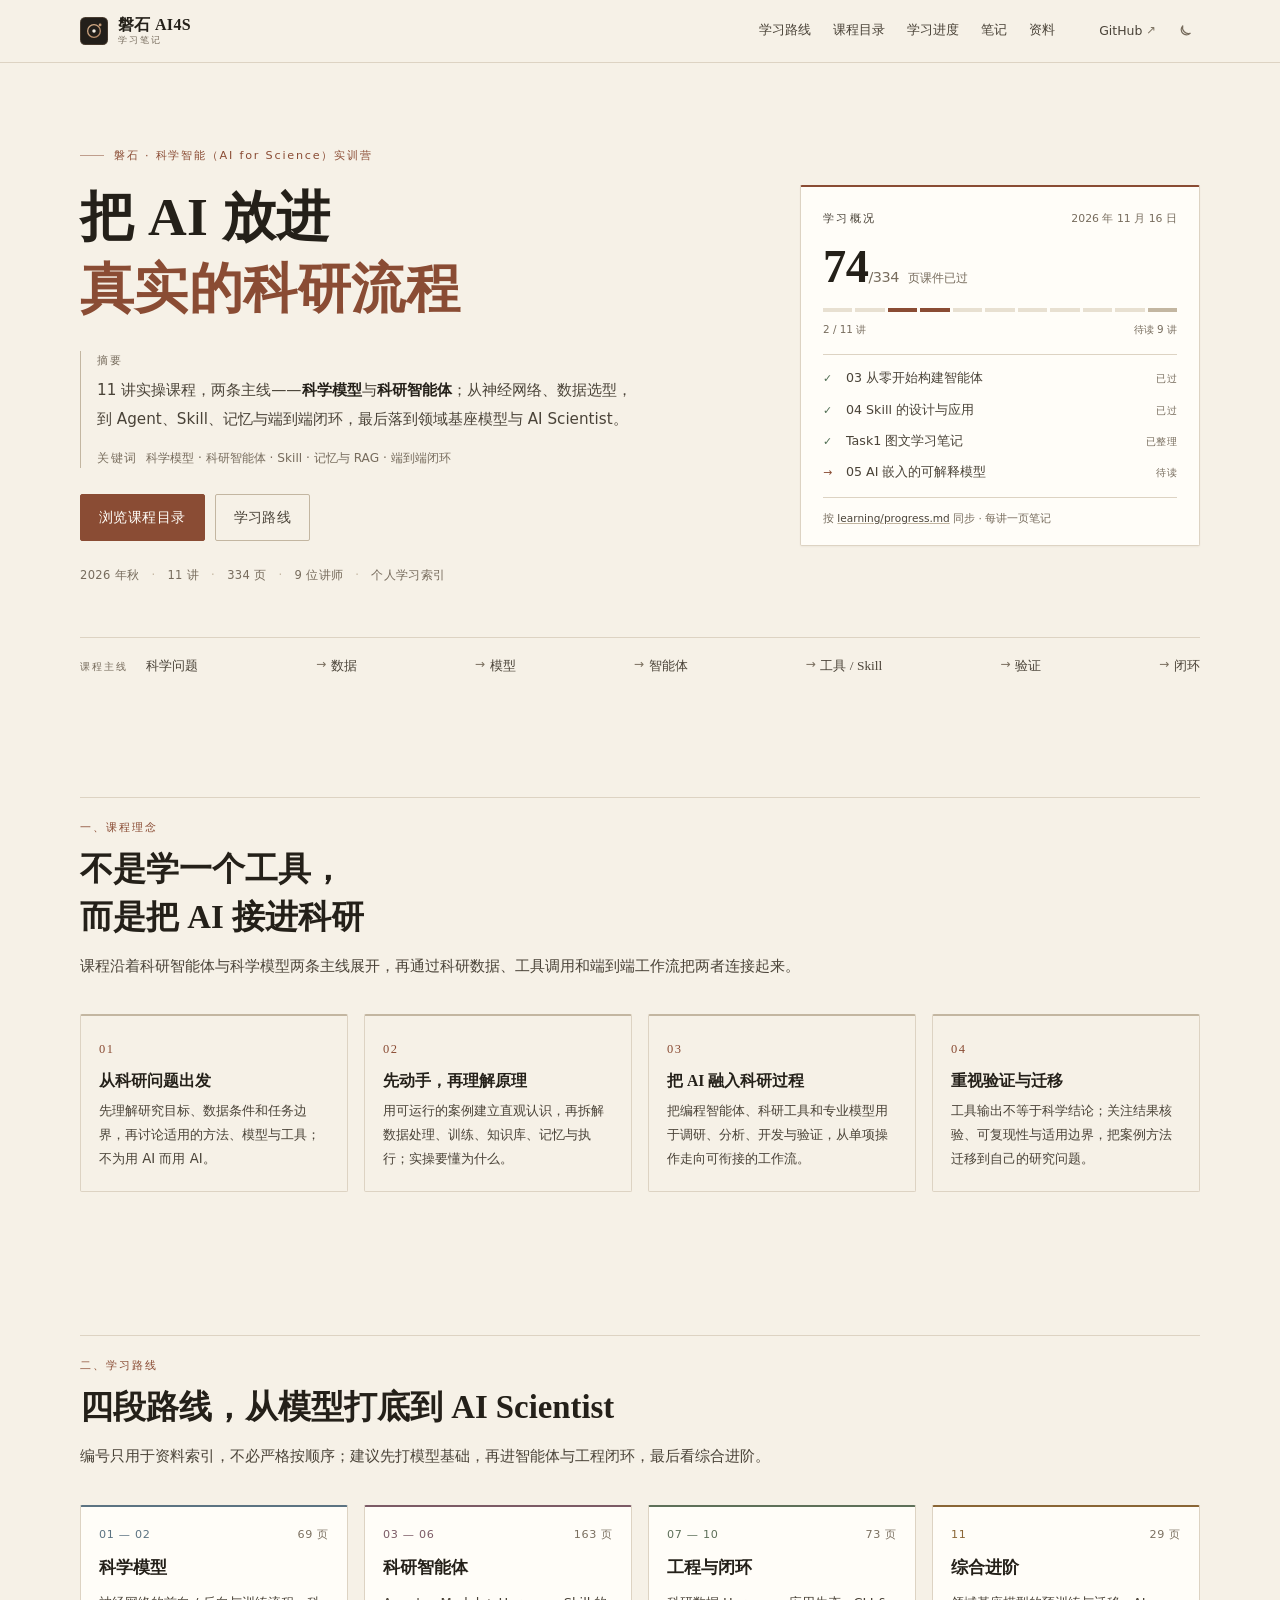
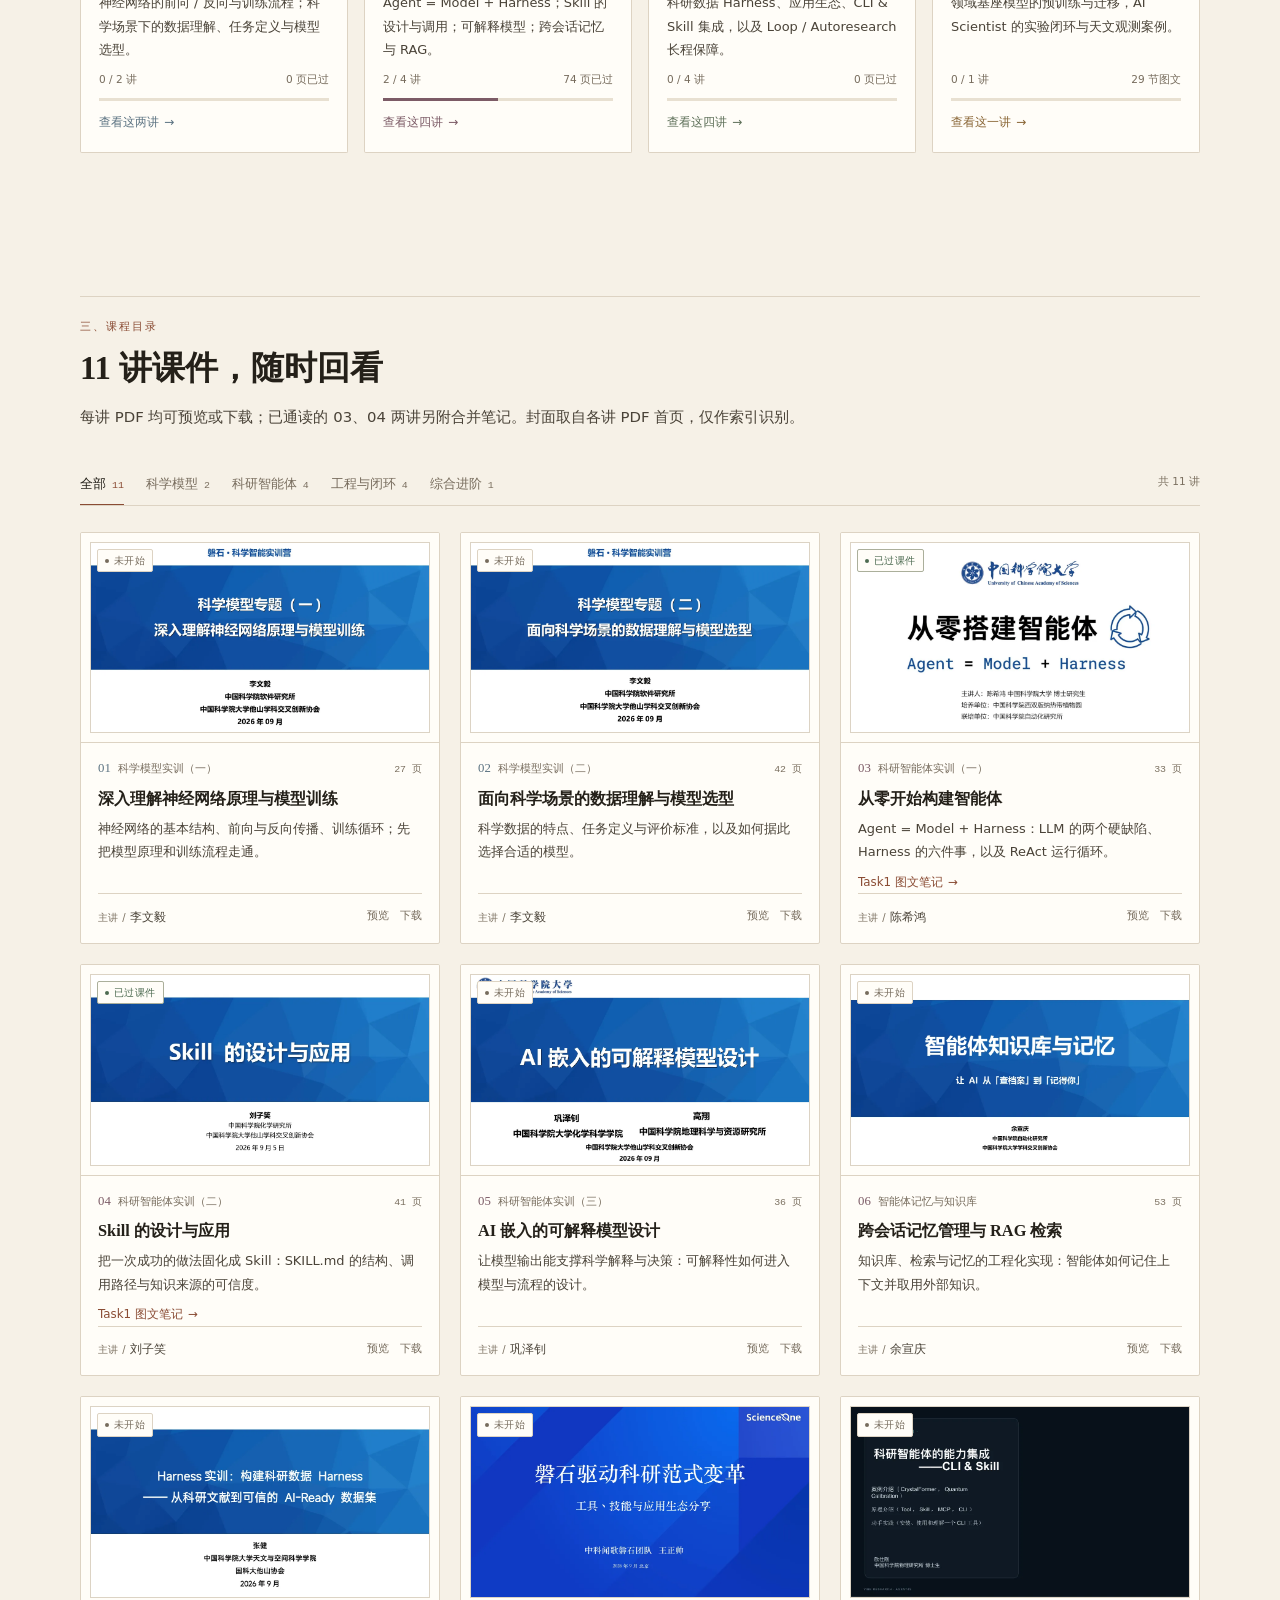
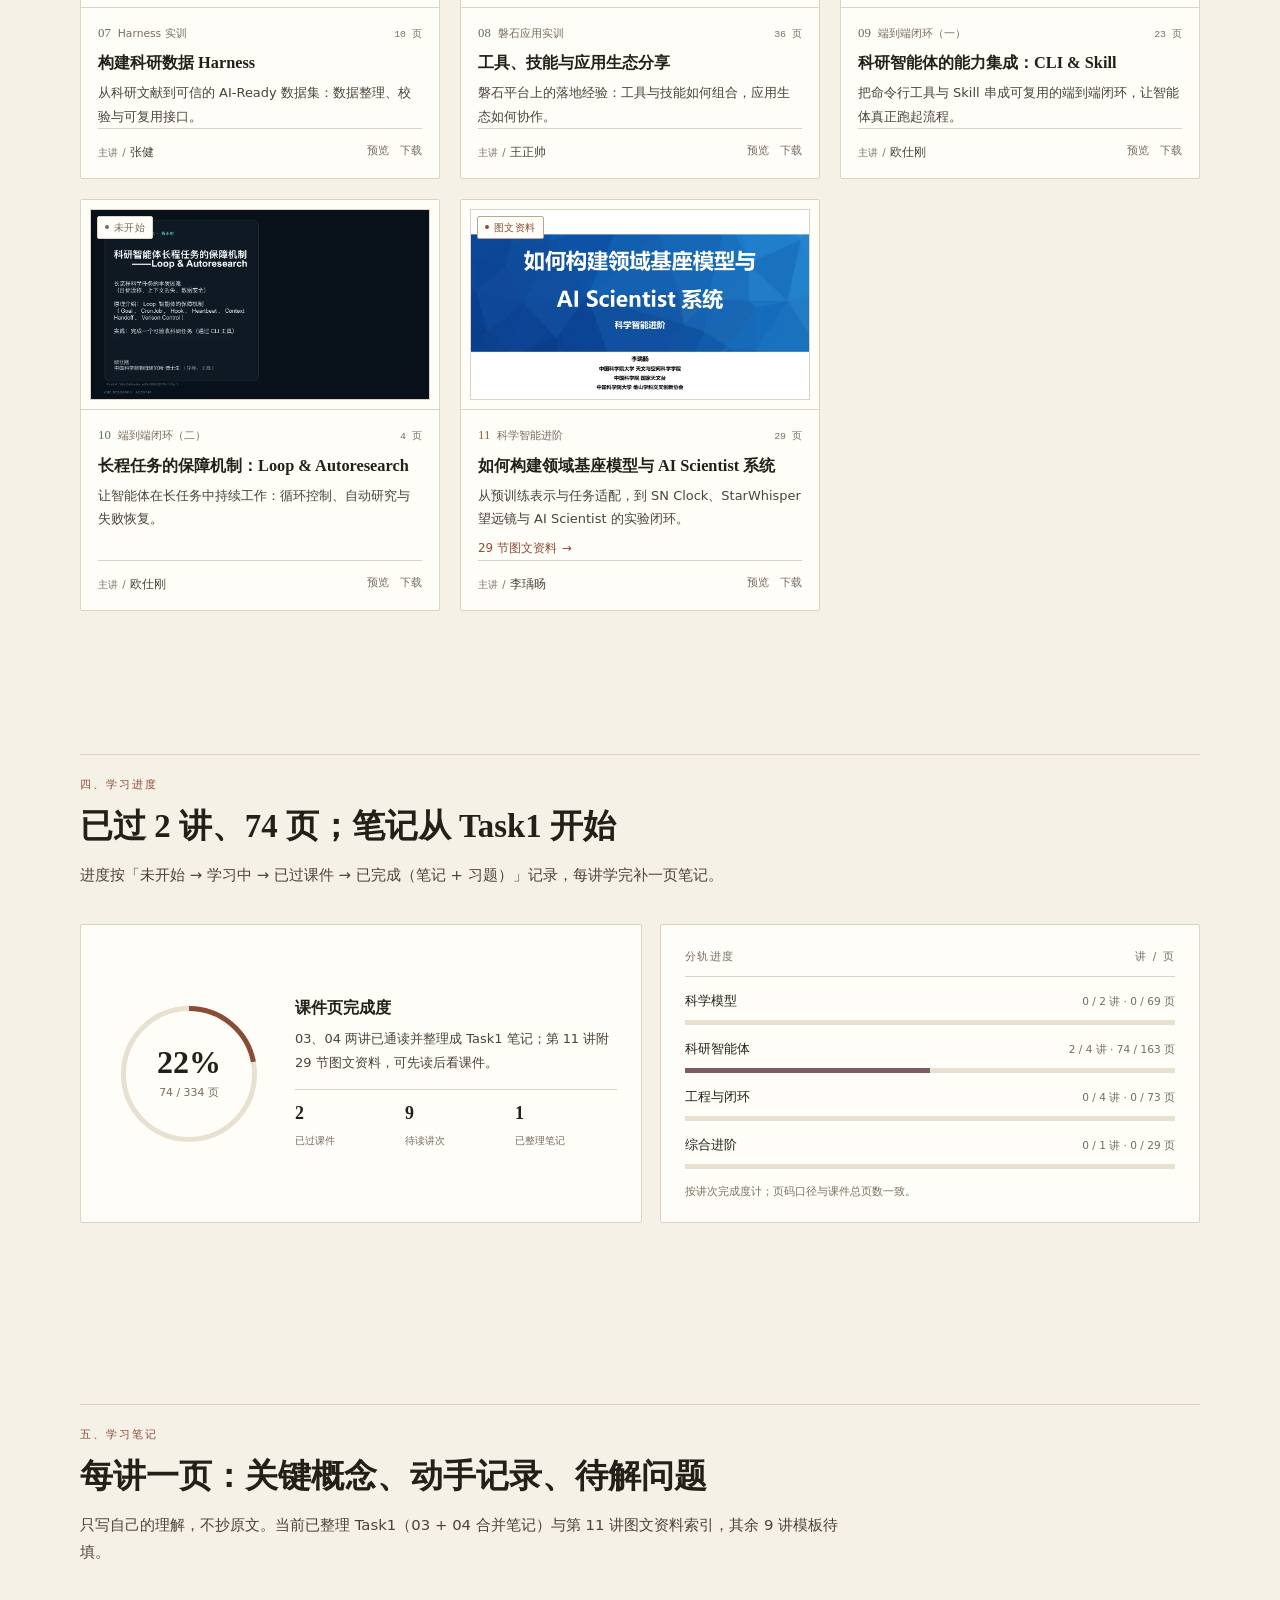
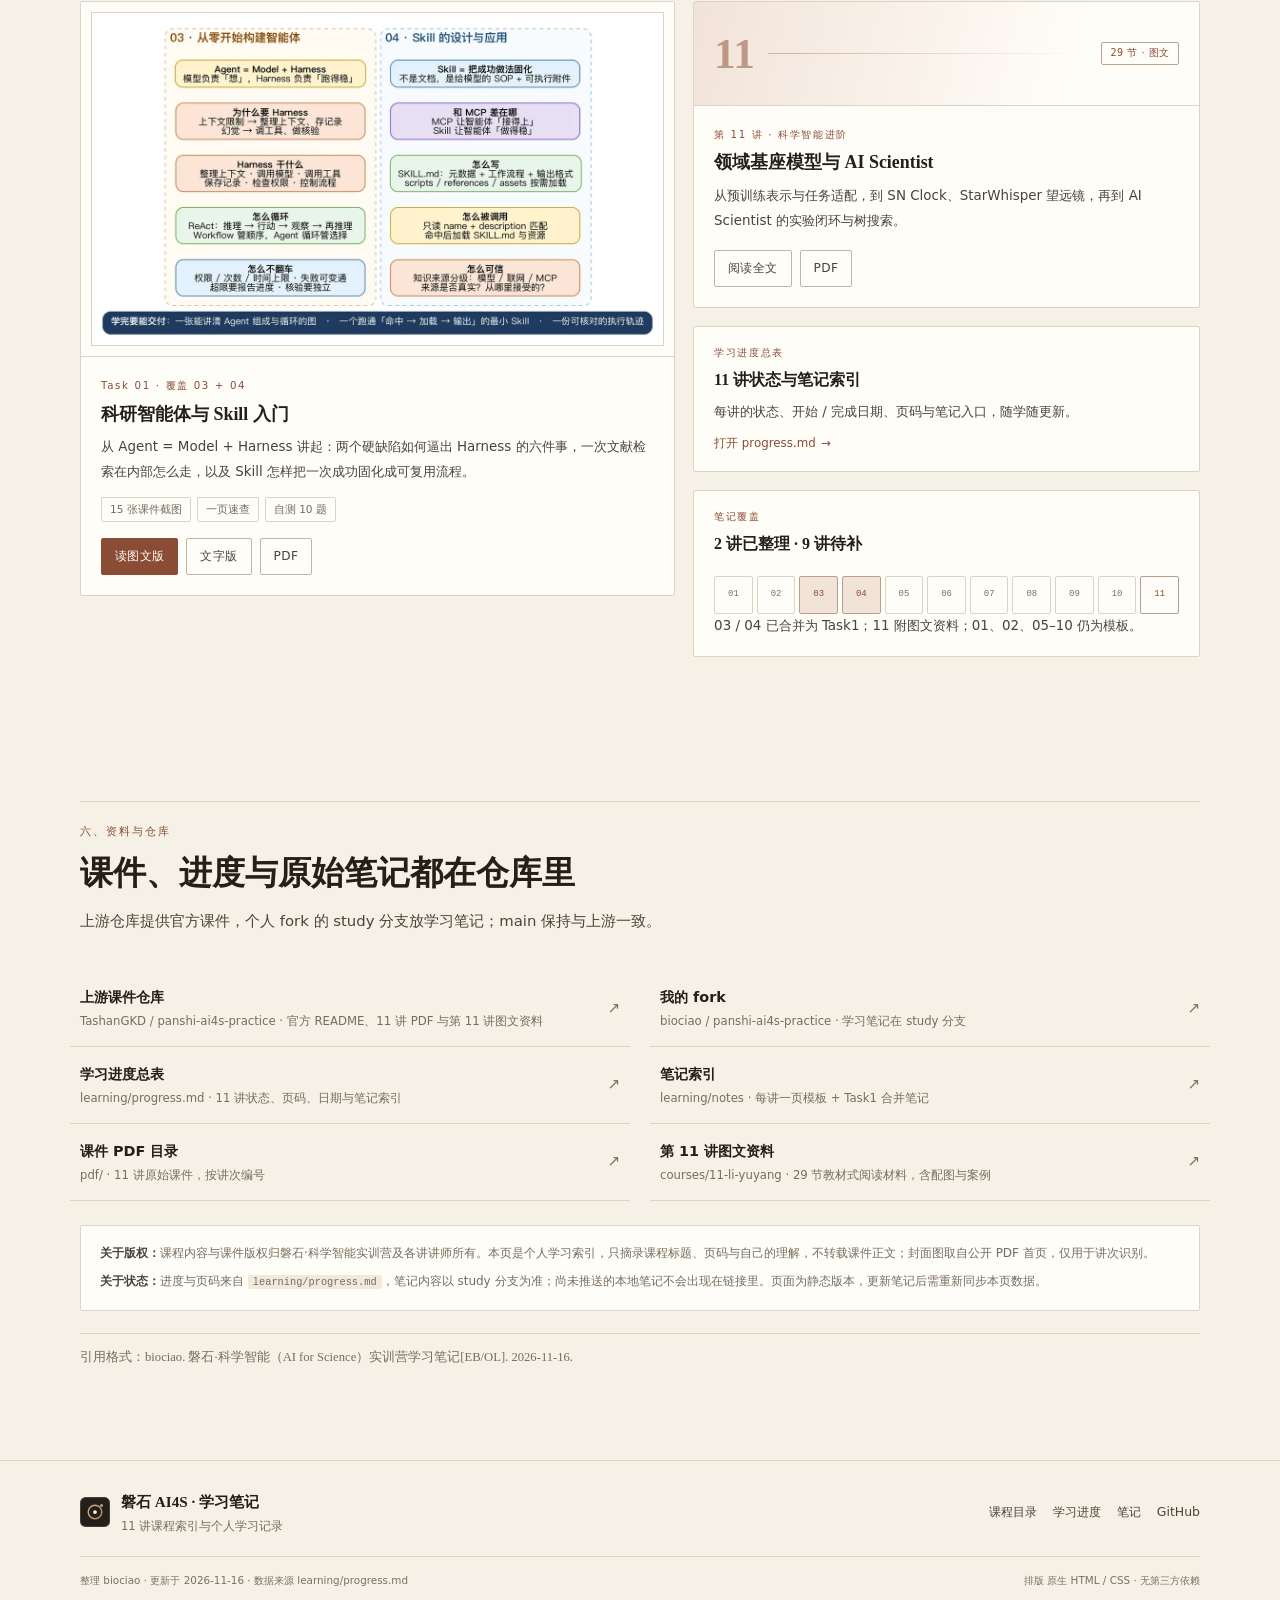
==== docs/index.html @ 5b99d67d "docs: 添加 AI4S 学术风格展示页" ====
<!DOCTYPE html>
<html lang="zh-CN" data-theme="dark">
<head>
  <meta charset="utf-8">
  <meta name="viewport" content="width=device-width, initial-scale=1">
  <title>磐石 AI4S · 科学智能实训营学习笔记</title>
  <meta name="description" content="磐石·科学智能（AI for Science）实训营 11 讲实操课程索引与个人学习笔记：科学模型、科研智能体、Skill、记忆与 RAG、端到端闭环、领域基座模型与 AI Scientist。">
  <meta name="theme-color" content="#17130f">
  <meta name="author" content="biociao">
  <meta property="og:title" content="磐石 AI4S · 科学智能实训营学习笔记">
  <meta property="og:description" content="11 讲实操课程索引与个人学习笔记：从科学模型、科研智能体到端到端闭环与 AI Scientist。">
  <meta property="og:type" content="website">
  <link rel="icon" href="assets/favicon.svg" type="image/svg+xml">
  <link rel="stylesheet" href="assets/style.css">
  <script>
    (function () {
      try {
        var saved = localStorage.getItem('ai4s-theme');
        var theme = saved || (window.matchMedia('(prefers-color-scheme: light)').matches ? 'light' : 'dark');
        document.documentElement.dataset.theme = theme;
      } catch (e) {
        document.documentElement.dataset.theme = 'dark';
      }
      document.documentElement.classList.add('js');
    })();
  </script>
</head>
<body>
  <a class="skip-link" href="#main">跳到正文</a>

  <header class="nav" id="site-nav">
    <div class="wrap nav-inner">
      <a class="brand" href="#top" aria-label="磐石 AI4S 学习笔记，回到顶部">
        <svg class="brand-mark" viewBox="0 0 64 64" aria-hidden="true">
          <defs>
            <linearGradient id="brandGrad" x1="0" y1="0" x2="1" y2="1">
              <stop offset="0" stop-color="#d9b28c"/><stop offset="1" stop-color="#b08463"/>
            </linearGradient>
          </defs>
          <rect width="64" height="64" rx="12" fill="#231f1a"/>
          <rect x="1" y="1" width="62" height="62" rx="11" fill="none" stroke="url(#brandGrad)" stroke-opacity=".55"/>
          <circle cx="32" cy="32" r="14.5" fill="none" stroke="url(#brandGrad)" stroke-width="3"/>
          <circle cx="32" cy="32" r="4" fill="#f6f1e7"/>
          <circle cx="46" cy="18" r="3.2" fill="url(#brandGrad)"/>
        </svg>
        <span class="brand-text"><strong>磐石 AI4S</strong><em>学习笔记</em></span>
      </a>

      <nav class="nav-links" id="site-menu" aria-label="页面导航">
        <a href="#path">学习路线</a>
        <a href="#lectures">课程目录</a>
        <a href="#progress">学习进度</a>
        <a href="#notes">笔记</a>
        <a href="#resources">资料</a>
      </nav>

      <div class="nav-actions">
        <a class="repo-link" href="https://github.com/biociao/panshi-ai4s-practice" target="_blank" rel="noopener">GitHub<span aria-hidden="true">↗</span></a>
        <button class="icon-btn theme-btn" type="button" data-theme-toggle aria-label="切换深浅色主题">
          <svg class="ico-moon" viewBox="0 0 24 24" aria-hidden="true"><path d="M20 14.5A8.5 8.5 0 0 1 9.5 4a7 7 0 1 0 10.5 10.5Z" fill="none" stroke="currentColor" stroke-width="1.7" stroke-linejoin="round"/></svg>
          <svg class="ico-sun" viewBox="0 0 24 24" aria-hidden="true"><circle cx="12" cy="12" r="4.2" fill="none" stroke="currentColor" stroke-width="1.7"/><path d="M12 2v2.4M12 19.6V22M2 12h2.4M19.6 12H22M4.9 4.9l1.7 1.7M17.4 17.4l1.7 1.7M19.1 4.9l-1.7 1.7M6.6 17.4l-1.7 1.7" fill="none" stroke="currentColor" stroke-width="1.7" stroke-linecap="round"/></svg>
        </button>
        <button class="icon-btn menu-btn" type="button" data-menu-toggle aria-expanded="false" aria-controls="site-menu" aria-label="打开导航菜单">
          <svg viewBox="0 0 24 24" aria-hidden="true"><path d="M4 7h16M4 12h16M4 17h16" fill="none" stroke="currentColor" stroke-width="1.8" stroke-linecap="round"/></svg>
        </button>
      </div>
    </div>
  </header>

  <main id="main">
    <!-- ============ HERO ============ -->
    <section class="hero" id="top">
      <div class="wrap hero-grid">
        <div class="hero-copy">
          <p class="eyebrow">磐石 · 科学智能（AI for Science）实训营</p>
          <h1>把 AI 放进<br><span class="grad">真实的科研流程</span></h1>
          <div class="abstract">
            <p class="abstract-label">摘要</p>
            <p class="lede">11 讲实操课程，两条主线——<strong>科学模型</strong>与<strong>科研智能体</strong>；从神经网络、数据选型，到 Agent、Skill、记忆与端到端闭环，最后落到领域基座模型与 AI Scientist。</p>
            <p class="keywords"><span>关键词</span>科学模型 · 科研智能体 · Skill · 记忆与 RAG · 端到端闭环</p>
          </div>
          <div class="hero-actions">
            <a class="btn btn-primary" href="#lectures">浏览课程目录</a>
            <a class="btn btn-ghost" href="#path">学习路线</a>
          </div>
          <ul class="hero-meta">
            <li>2026 年秋</li>
            <li>11 讲</li>
            <li>334 页</li>
            <li>9 位讲师</li>
            <li>个人学习索引</li>
          </ul>
        </div>

        <aside class="panel" aria-label="学习概况">
          <div class="panel-top">
            <span class="panel-title">学习概况</span>
            <span class="panel-date">2026 年 11 月 16 日</span>
          </div>
          <div class="snap">
            <span class="snap-num">74<small>/334</small></span>
            <span class="snap-label">页课件已过</span>
          </div>
          <div class="segbar" role="img" aria-label="11 讲中已过课件 2 讲，第 11 讲有图文资料">
            <i class="is-todo" title="01 未开始"></i>
            <i class="is-todo" title="02 未开始"></i>
            <i class="is-done" title="03 已过课件"></i>
            <i class="is-done" title="04 已过课件"></i>
            <i class="is-todo" title="05 未开始"></i>
            <i class="is-todo" title="06 未开始"></i>
            <i class="is-todo" title="07 未开始"></i>
            <i class="is-todo" title="08 未开始"></i>
            <i class="is-todo" title="09 未开始"></i>
            <i class="is-todo" title="10 未开始"></i>
            <i class="is-ready" title="11 附图文资料"></i>
          </div>
          <div class="segbar-legend"><span>2 / 11 讲</span><span>待读 9 讲</span></div>
          <ul class="snap-list">
            <li><span class="s-ic ok" aria-hidden="true">✓</span><span class="s-t">03 从零开始构建智能体</span><span class="s-m">已过</span></li>
            <li><span class="s-ic ok" aria-hidden="true">✓</span><span class="s-t">04 Skill 的设计与应用</span><span class="s-m">已过</span></li>
            <li><span class="s-ic ok" aria-hidden="true">✓</span><span class="s-t">Task1 图文学习笔记</span><span class="s-m">已整理</span></li>
            <li><span class="s-ic next" aria-hidden="true">→</span><span class="s-t">05 AI 嵌入的可解释模型</span><span class="s-m">待读</span></li>
          </ul>
          <div class="panel-foot">按 <a href="https://github.com/biociao/panshi-ai4s-practice/blob/study/learning/progress.md" target="_blank" rel="noopener">learning/progress.md</a> 同步 · 每讲一页笔记</div>
        </aside>
      </div>

      <div class="wrap">
        <div class="thread" aria-label="课程主线">
          <span class="thread-label">课程主线</span>
          <ol>
            <li>科学问题</li>
            <li>数据</li>
            <li>模型</li>
            <li>智能体</li>
            <li>工具 / Skill</li>
            <li>验证</li>
            <li>闭环</li>
          </ol>
        </div>
      </div>
    </section>

    <!-- ============ PRINCIPLES ============ -->
    <section class="section" id="principles" aria-labelledby="principles-title">
      <div class="wrap">
        <div class="section-head" data-reveal>
          <p class="eyebrow">一、课程理念</p>
          <h2 id="principles-title">不是学一个工具，<br>而是把 AI 接进科研</h2>
          <p>课程沿着科研智能体与科学模型两条主线展开，再通过科研数据、工具调用和端到端工作流把两者连接起来。</p>
        </div>
        <div class="principles">
          <article class="p-card" data-reveal>
            <span class="p-no">01</span>
            <h3>从科研问题出发</h3>
            <p>先理解研究目标、数据条件和任务边界，再讨论适用的方法、模型与工具；不为用 AI 而用 AI。</p>
          </article>
          <article class="p-card" data-reveal>
            <span class="p-no">02</span>
            <h3>先动手，再理解原理</h3>
            <p>用可运行的案例建立直观认识，再拆解数据处理、训练、知识库、记忆与执行；实操要懂为什么。</p>
          </article>
          <article class="p-card" data-reveal>
            <span class="p-no">03</span>
            <h3>把 AI 融入科研过程</h3>
            <p>把编程智能体、科研工具和专业模型用于调研、分析、开发与验证，从单项操作走向可衔接的工作流。</p>
          </article>
          <article class="p-card" data-reveal>
            <span class="p-no">04</span>
            <h3>重视验证与迁移</h3>
            <p>工具输出不等于科学结论；关注结果核验、可复现性与适用边界，把案例方法迁移到自己的研究问题。</p>
          </article>
        </div>
      </div>
    </section>

    <!-- ============ PATH ============ -->
    <section class="section" id="path" aria-labelledby="path-title">
      <div class="wrap">
        <div class="section-head" data-reveal>
          <p class="eyebrow">二、学习路线</p>
          <h2 id="path-title">四段路线，从模型打底到 AI Scientist</h2>
          <p>编号只用于资料索引，不必严格按顺序；建议先打模型基础，再进智能体与工程闭环，最后看综合进阶。</p>
        </div>
        <div class="tracks">
          <article class="track" style="--c: var(--track-model)" data-reveal>
            <div class="track-top"><span class="track-range">01 — 02</span><span class="track-pages">69 页</span></div>
            <h3>科学模型</h3>
            <p>神经网络的前向 / 反向与训练流程；科学场景下的数据理解、任务定义与模型选型。</p>
            <div class="track-stat"><span>0 / 2 讲</span><span>0 页已过</span></div>
            <div class="mini"><i data-fill="0"></i></div>
            <a class="track-link" href="#lectures" data-jump-filter="model">查看这两讲<span aria-hidden="true">→</span></a>
          </article>
          <article class="track" style="--c: var(--track-agent)" data-reveal>
            <div class="track-top"><span class="track-range">03 — 06</span><span class="track-pages">163 页</span></div>
            <h3>科研智能体</h3>
            <p>Agent = Model + Harness；Skill 的设计与调用；可解释模型；跨会话记忆与 RAG。</p>
            <div class="track-stat"><span>2 / 4 讲</span><span>74 页已过</span></div>
            <div class="mini"><i data-fill="50"></i></div>
            <a class="track-link" href="#lectures" data-jump-filter="agent">查看这四讲<span aria-hidden="true">→</span></a>
          </article>
          <article class="track" style="--c: var(--track-eng)" data-reveal>
            <div class="track-top"><span class="track-range">07 — 10</span><span class="track-pages">73 页</span></div>
            <h3>工程与闭环</h3>
            <p>科研数据 Harness、应用生态、CLI &amp; Skill 集成，以及 Loop / Autoresearch 长程保障。</p>
            <div class="track-stat"><span>0 / 4 讲</span><span>0 页已过</span></div>
            <div class="mini"><i data-fill="0"></i></div>
            <a class="track-link" href="#lectures" data-jump-filter="eng">查看这四讲<span aria-hidden="true">→</span></a>
          </article>
          <article class="track" style="--c: var(--track-adv)" data-reveal>
            <div class="track-top"><span class="track-range">11</span><span class="track-pages">29 页</span></div>
            <h3>综合进阶</h3>
            <p>领域基座模型的预训练与迁移，AI Scientist 的实验闭环与天文观测案例。</p>
            <div class="track-stat"><span>0 / 1 讲</span><span>29 节图文</span></div>
            <div class="mini"><i data-fill="0"></i></div>
            <a class="track-link" href="#lectures" data-jump-filter="adv">查看这一讲<span aria-hidden="true">→</span></a>
          </article>
        </div>
      </div>
    </section>

    <!-- ============ LECTURES ============ -->
    <section class="section" id="lectures" aria-labelledby="lectures-title">
      <div class="wrap">
        <div class="section-head" data-reveal>
          <p class="eyebrow">三、课程目录</p>
          <h2 id="lectures-title">11 讲课件，随时回看</h2>
          <p>每讲 PDF 均可预览或下载；已通读的 03、04 两讲另附合并笔记。封面取自各讲 PDF 首页，仅作索引识别。</p>
        </div>

        <div class="filters" role="group" aria-label="按方向筛选课程">
          <button class="chip" type="button" data-filter="all" aria-pressed="true">全部 <span>11</span></button>
          <button class="chip" type="button" data-filter="model" aria-pressed="false">科学模型 <span>2</span></button>
          <button class="chip" type="button" data-filter="agent" aria-pressed="false">科研智能体 <span>4</span></button>
          <button class="chip" type="button" data-filter="eng" aria-pressed="false">工程与闭环 <span>4</span></button>
          <button class="chip" type="button" data-filter="adv" aria-pressed="false">综合进阶 <span>1</span></button>
          <span class="filter-count" data-result-count aria-live="polite">共 11 讲</span>
        </div>

        <div class="lectures">
          <article class="lec" data-track="model" data-reveal>
            <div class="lec-cover">
              <img src="assets/covers/01.webp" alt="01 讲课件封面：科学模型实训（一）" loading="lazy" width="1100" height="619">
              <span class="badge todo">未开始</span>
            </div>
            <div class="lec-body">
              <div class="lec-kicker"><span class="lec-no">01</span><span>科学模型实训（一）</span><span class="lec-pages">27 页</span></div>
              <h3>深入理解神经网络原理与模型训练</h3>
              <p>神经网络的基本结构、前向与反向传播、训练循环；先把模型原理和训练流程走通。</p>
              <div class="lec-foot">
                <span class="lec-speaker">李文毅</span>
                <span class="lec-actions">
                  <a href="https://github.com/biociao/panshi-ai4s-practice/blob/study/pdf/01_%E7%A7%91%E5%AD%A6%E6%A8%A1%E5%9E%8B%E5%AE%9E%E8%AE%AD%EF%BC%88%E4%B8%80%EF%BC%89_%E6%9D%8E%E6%96%87%E6%AF%85.pdf" target="_blank" rel="noopener">预览</a>
                  <a href="https://github.com/biociao/panshi-ai4s-practice/raw/study/pdf/01_%E7%A7%91%E5%AD%A6%E6%A8%A1%E5%9E%8B%E5%AE%9E%E8%AE%AD%EF%BC%88%E4%B8%80%EF%BC%89_%E6%9D%8E%E6%96%87%E6%AF%85.pdf" target="_blank" rel="noopener">下载</a>
                </span>
              </div>
            </div>
          </article>

          <article class="lec" data-track="model" data-reveal>
            <div class="lec-cover">
              <img src="assets/covers/02.webp" alt="02 讲课件封面：科学模型实训（二）" loading="lazy" width="1100" height="619">
              <span class="badge todo">未开始</span>
            </div>
            <div class="lec-body">
              <div class="lec-kicker"><span class="lec-no">02</span><span>科学模型实训（二）</span><span class="lec-pages">42 页</span></div>
              <h3>面向科学场景的数据理解与模型选型</h3>
              <p>科学数据的特点、任务定义与评价标准，以及如何据此选择合适的模型。</p>
              <div class="lec-foot">
                <span class="lec-speaker">李文毅</span>
                <span class="lec-actions">
                  <a href="https://github.com/biociao/panshi-ai4s-practice/blob/study/pdf/02_%E7%A7%91%E5%AD%A6%E6%A8%A1%E5%9E%8B%E5%AE%9E%E8%AE%AD%EF%BC%88%E4%BA%8C%EF%BC%89_%E6%9D%8E%E6%96%87%E6%AF%85.pdf" target="_blank" rel="noopener">预览</a>
                  <a href="https://github.com/biociao/panshi-ai4s-practice/raw/study/pdf/02_%E7%A7%91%E5%AD%A6%E6%A8%A1%E5%9E%8B%E5%AE%9E%E8%AE%AD%EF%BC%88%E4%BA%8C%EF%BC%89_%E6%9D%8E%E6%96%87%E6%AF%85.pdf" target="_blank" rel="noopener">下载</a>
                </span>
              </div>
            </div>
          </article>

          <article class="lec" data-track="agent" data-reveal>
            <div class="lec-cover">
              <img src="assets/covers/03.webp" alt="03 讲课件封面：从零搭建智能体" loading="lazy" width="1100" height="619">
              <span class="badge done">已过课件</span>
            </div>
            <div class="lec-body">
              <div class="lec-kicker"><span class="lec-no">03</span><span>科研智能体实训（一）</span><span class="lec-pages">33 页</span></div>
              <h3>从零开始构建智能体</h3>
              <p>Agent = Model + Harness：LLM 的两个硬缺陷、Harness 的六件事，以及 ReAct 运行循环。</p>
              <a class="lec-note" href="https://github.com/biociao/panshi-ai4s-practice/blob/study/learning/notes/task1/illustrated-notes.md" target="_blank" rel="noopener">Task1 图文笔记 <span aria-hidden="true">→</span></a>
              <div class="lec-foot">
                <span class="lec-speaker">陈希鸿</span>
                <span class="lec-actions">
                  <a href="https://github.com/biociao/panshi-ai4s-practice/blob/study/pdf/03_%E7%A7%91%E7%A0%94%E6%99%BA%E8%83%BD%E4%BD%93%E5%AE%9E%E8%AE%AD%EF%BC%88%E4%B8%80%EF%BC%89_%E9%99%88%E5%B8%8C%E9%B8%BF.pdf" target="_blank" rel="noopener">预览</a>
                  <a href="https://github.com/biociao/panshi-ai4s-practice/raw/study/pdf/03_%E7%A7%91%E7%A0%94%E6%99%BA%E8%83%BD%E4%BD%93%E5%AE%9E%E8%AE%AD%EF%BC%88%E4%B8%80%EF%BC%89_%E9%99%88%E5%B8%8C%E9%B8%BF.pdf" target="_blank" rel="noopener">下载</a>
                </span>
              </div>
            </div>
          </article>

          <article class="lec" data-track="agent" data-reveal>
            <div class="lec-cover">
              <img src="assets/covers/04.webp" alt="04 讲课件封面：Skill 的设计与应用" loading="lazy" width="1100" height="619">
              <span class="badge done">已过课件</span>
            </div>
            <div class="lec-body">
              <div class="lec-kicker"><span class="lec-no">04</span><span>科研智能体实训（二）</span><span class="lec-pages">41 页</span></div>
              <h3>Skill 的设计与应用</h3>
              <p>把一次成功的做法固化成 Skill：SKILL.md 的结构、调用路径与知识来源的可信度。</p>
              <a class="lec-note" href="https://github.com/biociao/panshi-ai4s-practice/blob/study/learning/notes/task1/illustrated-notes.md" target="_blank" rel="noopener">Task1 图文笔记 <span aria-hidden="true">→</span></a>
              <div class="lec-foot">
                <span class="lec-speaker">刘子笑</span>
                <span class="lec-actions">
                  <a href="https://github.com/biociao/panshi-ai4s-practice/blob/study/pdf/04_%E7%A7%91%E7%A0%94%E6%99%BA%E8%83%BD%E4%BD%93%E5%AE%9E%E8%AE%AD%EF%BC%88%E4%BA%8C%EF%BC%89_%E5%88%98%E5%AD%90%E7%AC%91.pdf" target="_blank" rel="noopener">预览</a>
                  <a href="https://github.com/biociao/panshi-ai4s-practice/raw/study/pdf/04_%E7%A7%91%E7%A0%94%E6%99%BA%E8%83%BD%E4%BD%93%E5%AE%9E%E8%AE%AD%EF%BC%88%E4%BA%8C%EF%BC%89_%E5%88%98%E5%AD%90%E7%AC%91.pdf" target="_blank" rel="noopener">下载</a>
                </span>
              </div>
            </div>
          </article>

          <article class="lec" data-track="agent" data-reveal>
            <div class="lec-cover">
              <img src="assets/covers/05.webp" alt="05 讲课件封面：AI 嵌入的可解释模型设计" loading="lazy" width="1100" height="619">
              <span class="badge todo">未开始</span>
            </div>
            <div class="lec-body">
              <div class="lec-kicker"><span class="lec-no">05</span><span>科研智能体实训（三）</span><span class="lec-pages">36 页</span></div>
              <h3>AI 嵌入的可解释模型设计</h3>
              <p>让模型输出能支撑科学解释与决策：可解释性如何进入模型与流程的设计。</p>
              <div class="lec-foot">
                <span class="lec-speaker">巩泽钊</span>
                <span class="lec-actions">
                  <a href="https://github.com/biociao/panshi-ai4s-practice/blob/study/pdf/05_%E7%A7%91%E7%A0%94%E6%99%BA%E8%83%BD%E4%BD%93%E5%AE%9E%E8%AE%AD%EF%BC%88%E4%B8%89%EF%BC%89_%E5%B7%A9%E6%B3%BD%E9%92%8A.pdf" target="_blank" rel="noopener">预览</a>
                  <a href="https://github.com/biociao/panshi-ai4s-practice/raw/study/pdf/05_%E7%A7%91%E7%A0%94%E6%99%BA%E8%83%BD%E4%BD%93%E5%AE%9E%E8%AE%AD%EF%BC%88%E4%B8%89%EF%BC%89_%E5%B7%A9%E6%B3%BD%E9%92%8A.pdf" target="_blank" rel="noopener">下载</a>
                </span>
              </div>
            </div>
          </article>

          <article class="lec" data-track="agent" data-reveal>
            <div class="lec-cover">
              <img src="assets/covers/06.webp" alt="06 讲课件封面：智能体记忆与知识库" loading="lazy" width="1100" height="619">
              <span class="badge todo">未开始</span>
            </div>
            <div class="lec-body">
              <div class="lec-kicker"><span class="lec-no">06</span><span>智能体记忆与知识库</span><span class="lec-pages">53 页</span></div>
              <h3>跨会话记忆管理与 RAG 检索</h3>
              <p>知识库、检索与记忆的工程化实现：智能体如何记住上下文并取用外部知识。</p>
              <div class="lec-foot">
                <span class="lec-speaker">余宣庆</span>
                <span class="lec-actions">
                  <a href="https://github.com/biociao/panshi-ai4s-practice/blob/study/pdf/06_%E6%99%BA%E8%83%BD%E4%BD%93%E8%AE%B0%E5%BF%86%E4%B8%8E%E7%9F%A5%E8%AF%86%E5%BA%93_%E4%BD%99%E5%AE%A3%E5%BA%86.pdf" target="_blank" rel="noopener">预览</a>
                  <a href="https://github.com/biociao/panshi-ai4s-practice/raw/study/pdf/06_%E6%99%BA%E8%83%BD%E4%BD%93%E8%AE%B0%E5%BF%86%E4%B8%8E%E7%9F%A5%E8%AF%86%E5%BA%93_%E4%BD%99%E5%AE%A3%E5%BA%86.pdf" target="_blank" rel="noopener">下载</a>
                </span>
              </div>
            </div>
          </article>

          <article class="lec" data-track="eng" data-reveal>
            <div class="lec-cover">
              <img src="assets/covers/07.webp" alt="07 讲课件封面：Harness 实训" loading="lazy" width="1100" height="619">
              <span class="badge todo">未开始</span>
            </div>
            <div class="lec-body">
              <div class="lec-kicker"><span class="lec-no">07</span><span>Harness 实训</span><span class="lec-pages">10 页</span></div>
              <h3>构建科研数据 Harness</h3>
              <p>从科研文献到可信的 AI-Ready 数据集：数据整理、校验与可复用接口。</p>
              <div class="lec-foot">
                <span class="lec-speaker">张健</span>
                <span class="lec-actions">
                  <a href="https://github.com/biociao/panshi-ai4s-practice/blob/study/pdf/07_Harness%E5%AE%9E%E8%AE%AD_%E5%BC%A0%E5%81%A5.pdf" target="_blank" rel="noopener">预览</a>
                  <a href="https://github.com/biociao/panshi-ai4s-practice/raw/study/pdf/07_Harness%E5%AE%9E%E8%AE%AD_%E5%BC%A0%E5%81%A5.pdf" target="_blank" rel="noopener">下载</a>
                </span>
              </div>
            </div>
          </article>

          <article class="lec" data-track="eng" data-reveal>
            <div class="lec-cover">
              <img src="assets/covers/08.webp" alt="08 讲课件封面：磐石应用实训" loading="lazy" width="1100" height="619">
              <span class="badge todo">未开始</span>
            </div>
            <div class="lec-body">
              <div class="lec-kicker"><span class="lec-no">08</span><span>磐石应用实训</span><span class="lec-pages">36 页</span></div>
              <h3>工具、技能与应用生态分享</h3>
              <p>磐石平台上的落地经验：工具与技能如何组合，应用生态如何协作。</p>
              <div class="lec-foot">
                <span class="lec-speaker">王正帅</span>
                <span class="lec-actions">
                  <a href="https://github.com/biociao/panshi-ai4s-practice/blob/study/pdf/08_%E7%A3%90%E7%9F%B3%E5%BA%94%E7%94%A8%E5%AE%9E%E8%AE%AD_%E7%8E%8B%E6%AD%A3%E5%B8%85.pdf" target="_blank" rel="noopener">预览</a>
                  <a href="https://github.com/biociao/panshi-ai4s-practice/raw/study/pdf/08_%E7%A3%90%E7%9F%B3%E5%BA%94%E7%94%A8%E5%AE%9E%E8%AE%AD_%E7%8E%8B%E6%AD%A3%E5%B8%85.pdf" target="_blank" rel="noopener">下载</a>
                </span>
              </div>
            </div>
          </article>

          <article class="lec" data-track="eng" data-reveal>
            <div class="lec-cover">
              <img src="assets/covers/09.webp" alt="09 讲课件封面：端到端闭环（一）" loading="lazy" width="1100" height="619">
              <span class="badge todo">未开始</span>
            </div>
            <div class="lec-body">
              <div class="lec-kicker"><span class="lec-no">09</span><span>端到端闭环（一）</span><span class="lec-pages">23 页</span></div>
              <h3>科研智能体的能力集成：CLI &amp; Skill</h3>
              <p>把命令行工具与 Skill 串成可复用的端到端闭环，让智能体真正跑起流程。</p>
              <div class="lec-foot">
                <span class="lec-speaker">欧仕刚</span>
                <span class="lec-actions">
                  <a href="https://github.com/biociao/panshi-ai4s-practice/blob/study/pdf/09_%E7%AB%AF%E5%88%B0%E7%AB%AF%E9%97%AD%E7%8E%AF%EF%BC%88%E4%B8%80%EF%BC%89_%E6%AC%A7%E4%BB%95%E5%88%9A.pdf" target="_blank" rel="noopener">预览</a>
                  <a href="https://github.com/biociao/panshi-ai4s-practice/raw/study/pdf/09_%E7%AB%AF%E5%88%B0%E7%AB%AF%E9%97%AD%E7%8E%AF%EF%BC%88%E4%B8%80%EF%BC%89_%E6%AC%A7%E4%BB%95%E5%88%9A.pdf" target="_blank" rel="noopener">下载</a>
                </span>
              </div>
            </div>
          </article>

          <article class="lec" data-track="eng" data-reveal>
            <div class="lec-cover">
              <img src="assets/covers/10.webp" alt="10 讲课件封面：端到端闭环（二）" loading="lazy" width="1100" height="619">
              <span class="badge todo">未开始</span>
            </div>
            <div class="lec-body">
              <div class="lec-kicker"><span class="lec-no">10</span><span>端到端闭环（二）</span><span class="lec-pages">4 页</span></div>
              <h3>长程任务的保障机制：Loop &amp; Autoresearch</h3>
              <p>让智能体在长任务中持续工作：循环控制、自动研究与失败恢复。</p>
              <div class="lec-foot">
                <span class="lec-speaker">欧仕刚</span>
                <span class="lec-actions">
                  <a href="https://github.com/biociao/panshi-ai4s-practice/blob/study/pdf/10_%E7%AB%AF%E5%88%B0%E7%AB%AF%E9%97%AD%E7%8E%AF%EF%BC%88%E4%BA%8C%EF%BC%89_%E6%AC%A7%E4%BB%95%E5%88%9A.pdf" target="_blank" rel="noopener">预览</a>
                  <a href="https://github.com/biociao/panshi-ai4s-practice/raw/study/pdf/10_%E7%AB%AF%E5%88%B0%E7%AB%AF%E9%97%AD%E7%8E%AF%EF%BC%88%E4%BA%8C%EF%BC%89_%E6%AC%A7%E4%BB%95%E5%88%9A.pdf" target="_blank" rel="noopener">下载</a>
                </span>
              </div>
            </div>
          </article>

          <article class="lec" data-track="adv" data-reveal>
            <div class="lec-cover">
              <img src="assets/covers/11.webp" alt="11 讲课件封面：如何构建领域基座模型与 AI Scientist 系统" loading="lazy" width="1100" height="619">
              <span class="badge reading">图文资料</span>
            </div>
            <div class="lec-body">
              <div class="lec-kicker"><span class="lec-no">11</span><span>科学智能进阶</span><span class="lec-pages">29 页</span></div>
              <h3>如何构建领域基座模型与 AI Scientist 系统</h3>
              <p>从预训练表示与任务适配，到 SN Clock、StarWhisper 望远镜与 AI Scientist 的实验闭环。</p>
              <a class="lec-note" href="https://github.com/biociao/panshi-ai4s-practice/blob/study/courses/11-li-yuyang/README.md" target="_blank" rel="noopener">29 节图文资料 <span aria-hidden="true">→</span></a>
              <div class="lec-foot">
                <span class="lec-speaker">李瑀旸</span>
                <span class="lec-actions">
                  <a href="https://github.com/biociao/panshi-ai4s-practice/blob/study/pdf/11_%E7%A7%91%E5%AD%A6%E6%99%BA%E8%83%BD%E8%BF%9B%E9%98%B6_%E6%9D%8E%E7%91%80%E6%97%B8.pdf" target="_blank" rel="noopener">预览</a>
                  <a href="https://github.com/biociao/panshi-ai4s-practice/raw/study/pdf/11_%E7%A7%91%E5%AD%A6%E6%99%BA%E8%83%BD%E8%BF%9B%E9%98%B6_%E6%9D%8E%E7%91%80%E6%97%B8.pdf" target="_blank" rel="noopener">下载</a>
                </span>
              </div>
            </div>
          </article>
        </div>
      </div>
    </section>

    <!-- ============ PROGRESS ============ -->
    <section class="section" id="progress" aria-labelledby="progress-title">
      <div class="wrap">
        <div class="section-head" data-reveal>
          <p class="eyebrow">四、学习进度</p>
          <h2 id="progress-title">已过 2 讲、74 页；笔记从 Task1 开始</h2>
          <p>进度按「未开始 → 学习中 → 已过课件 → 已完成（笔记 + 习题）」记录，每讲学完补一页笔记。</p>
        </div>

        <div class="progress-grid">
          <div class="ring-card" data-reveal>
            <div class="ring-wrap">
              <svg class="ring" viewBox="0 0 200 200" role="img" aria-label="课件页完成度 22%">
                <defs>
                  <linearGradient id="ringGrad" x1="0" y1="0" x2="1" y2="1">
                    <stop offset="0" stop-color="#38bdf8"/><stop offset=".55" stop-color="#6366f1"/><stop offset="1" stop-color="#a855f7"/>
                  </linearGradient>
                </defs>
                <circle class="ring-track" cx="100" cy="100" r="78"/>
                <circle class="ring-value" cx="100" cy="100" r="78" data-ring="22"/>
              </svg>
              <div class="ring-label"><strong>22%</strong><span>74 / 334 页</span></div>
            </div>
            <div class="ring-copy">
              <h3>课件页完成度</h3>
              <p>03、04 两讲已通读并整理成 Task1 笔记；第 11 讲附 29 节图文资料，可先读后看课件。</p>
              <ul class="ring-facts">
                <li><b>2</b><span>已过课件</span></li>
                <li><b>9</b><span>待读讲次</span></li>
                <li><b>1</b><span>已整理笔记</span></li>
              </ul>
            </div>
          </div>

          <div class="bars-card" data-reveal>
            <div class="bars-head"><span>分轨进度</span><span>讲 / 页</span></div>
            <div class="bar-row" style="--c: var(--track-model)">
              <div class="bar-top"><span class="bar-name">科学模型</span><span class="bar-meta">0 / 2 讲 · 0 / 69 页</span></div>
              <div class="bar"><i data-fill="0"></i></div>
            </div>
            <div class="bar-row" style="--c: var(--track-agent)">
              <div class="bar-top"><span class="bar-name">科研智能体</span><span class="bar-meta">2 / 4 讲 · 74 / 163 页</span></div>
              <div class="bar"><i data-fill="50"></i></div>
            </div>
            <div class="bar-row" style="--c: var(--track-eng)">
              <div class="bar-top"><span class="bar-name">工程与闭环</span><span class="bar-meta">0 / 4 讲 · 0 / 73 页</span></div>
              <div class="bar"><i data-fill="0"></i></div>
            </div>
            <div class="bar-row" style="--c: var(--track-adv)">
              <div class="bar-top"><span class="bar-name">综合进阶</span><span class="bar-meta">0 / 1 讲 · 0 / 29 页</span></div>
              <div class="bar"><i data-fill="0"></i></div>
            </div>
            <p class="bars-note">按讲次完成度计；页码口径与课件总页数一致。</p>
          </div>
        </div>

        <p class="progress-note" data-reveal>数据截至 2026-11-16，来源 <a href="https://github.com/biociao/panshi-ai4s-practice/blob/study/learning/progress.md" target="_blank" rel="noopener">learning/progress.md</a>。已过课件不等于已完成：习题与复现记录仍待补齐。</p>
      </div>
    </section>

    <!-- ============ NOTES ============ -->
    <section class="section" id="notes" aria-labelledby="notes-title">
      <div class="wrap">
        <div class="section-head" data-reveal>
          <p class="eyebrow">五、学习笔记</p>
          <h2 id="notes-title">每讲一页：关键概念、动手记录、待解问题</h2>
          <p>只写自己的理解，不抄原文。当前已整理 Task1（03 + 04 合并笔记）与第 11 讲图文资料索引，其余 9 讲模板待填。</p>
        </div>

        <div class="notes-grid">
          <article class="note note-lg" data-reveal>
            <a class="note-cover" href="https://github.com/biociao/panshi-ai4s-practice/blob/study/learning/notes/task1/illustrated-notes.md" target="_blank" rel="noopener" aria-label="打开 Task1 学习地图（新窗口）">
              <img src="assets/notes/task1-map.webp" alt="Task1 学习地图：03 与 04 两讲的结构关系" loading="lazy" width="1200" height="698">
            </a>
            <div class="note-body">
              <p class="note-kicker">Task 01 · 覆盖 03 + 04</p>
              <h3>科研智能体与 Skill 入门</h3>
              <p>从 Agent = Model + Harness 讲起：两个硬缺陷如何逼出 Harness 的六件事，一次文献检索在内部怎么走，以及 Skill 怎样把一次成功固化成可复用流程。</p>
              <ul class="note-meta"><li>15 张课件截图</li><li>一页速查</li><li>自测 10 题</li></ul>
              <div class="note-links">
                <a class="btn btn-small btn-primary" href="https://github.com/biociao/panshi-ai4s-practice/blob/study/learning/notes/task1/illustrated-notes.md" target="_blank" rel="noopener">读图文版</a>
                <a class="btn btn-small btn-ghost" href="https://github.com/biociao/panshi-ai4s-practice/blob/study/learning/notes/task1/README.md" target="_blank" rel="noopener">文字版</a>
                <a class="btn btn-small btn-ghost" href="https://github.com/biociao/panshi-ai4s-practice/raw/study/learning/notes/task1/task1-illustrated-notes.pdf" target="_blank" rel="noopener">PDF</a>
              </div>
            </div>
          </article>

          <div class="note-col">
            <article class="note" data-reveal>
              <div class="note-art" aria-hidden="true">
                <span class="note-art-num">11</span>
                <span class="note-art-lines"></span>
                <span class="note-art-tag">29 节 · 图文</span>
              </div>
              <div class="note-body">
                <p class="note-kicker">第 11 讲 · 科学智能进阶</p>
                <h3>领域基座模型与 AI Scientist</h3>
                <p>从预训练表示与任务适配，到 SN Clock、StarWhisper 望远镜，再到 AI Scientist 的实验闭环与树搜索。</p>
                <div class="note-links">
                  <a class="btn btn-small btn-ghost" href="https://github.com/biociao/panshi-ai4s-practice/blob/study/courses/11-li-yuyang/README.md" target="_blank" rel="noopener">阅读全文</a>
                  <a class="btn btn-small btn-ghost" href="https://github.com/biociao/panshi-ai4s-practice/raw/study/pdf/11_%E7%A7%91%E5%AD%A6%E6%99%BA%E8%83%BD%E8%BF%9B%E9%98%B6_%E6%9D%8E%E7%91%80%E6%97%B8.pdf" target="_blank" rel="noopener">PDF</a>
                </div>
              </div>
            </article>

            <article class="note note-slim" data-reveal>
              <div class="note-body">
                <p class="note-kicker">学习进度总表</p>
                <h3>11 讲状态与笔记索引</h3>
                <p>每讲的状态、开始 / 完成日期、页码与笔记入口，随学随更新。</p>
                <a class="lec-note" href="https://github.com/biociao/panshi-ai4s-practice/blob/study/learning/progress.md" target="_blank" rel="noopener">打开 progress.md <span aria-hidden="true">→</span></a>
              </div>
            </article>

            <article class="note note-slim" data-reveal>
              <div class="note-body">
                <p class="note-kicker">笔记覆盖</p>
                <h3>2 讲已整理 · 9 讲待补</h3>
                <ul class="coverage" aria-label="各讲笔记状态">
                  <li>01</li><li>02</li>
                  <li class="is-note">03</li><li class="is-note">04</li>
                  <li>05</li><li>06</li><li>07</li><li>08</li><li>09</li><li>10</li>
                  <li class="is-read">11</li>
                </ul>
                <p class="coverage-note">03 / 04 已合并为 Task1；11 附图文资料；01、02、05–10 仍为模板。</p>
              </div>
            </article>
          </div>
        </div>
      </div>
    </section>

    <!-- ============ RESOURCES ============ -->
    <section class="section" id="resources" aria-labelledby="resources-title">
      <div class="wrap">
        <div class="section-head" data-reveal>
          <p class="eyebrow">六、资料与仓库</p>
          <h2 id="resources-title">课件、进度与原始笔记都在仓库里</h2>
          <p>上游仓库提供官方课件，个人 fork 的 study 分支放学习笔记；main 保持与上游一致。</p>
        </div>

        <div class="links" data-reveal>
          <a class="link-row" href="https://github.com/TashanGKD/panshi-ai4s-practice" target="_blank" rel="noopener">
            <span class="link-main"><span class="link-t">上游课件仓库</span><span class="link-d">TashanGKD / panshi-ai4s-practice · 官方 README、11 讲 PDF 与第 11 讲图文资料</span></span>
            <span class="link-arrow" aria-hidden="true">↗</span>
          </a>
          <a class="link-row" href="https://github.com/biociao/panshi-ai4s-practice" target="_blank" rel="noopener">
            <span class="link-main"><span class="link-t">我的 fork</span><span class="link-d">biociao / panshi-ai4s-practice · 学习笔记在 study 分支</span></span>
            <span class="link-arrow" aria-hidden="true">↗</span>
          </a>
          <a class="link-row" href="https://github.com/biociao/panshi-ai4s-practice/blob/study/learning/progress.md" target="_blank" rel="noopener">
            <span class="link-main"><span class="link-t">学习进度总表</span><span class="link-d">learning/progress.md · 11 讲状态、页码、日期与笔记索引</span></span>
            <span class="link-arrow" aria-hidden="true">↗</span>
          </a>
          <a class="link-row" href="https://github.com/biociao/panshi-ai4s-practice/tree/study/learning/notes" target="_blank" rel="noopener">
            <span class="link-main"><span class="link-t">笔记索引</span><span class="link-d">learning/notes · 每讲一页模板 + Task1 合并笔记</span></span>
            <span class="link-arrow" aria-hidden="true">↗</span>
          </a>
          <a class="link-row" href="https://github.com/biociao/panshi-ai4s-practice/tree/study/pdf" target="_blank" rel="noopener">
            <span class="link-main"><span class="link-t">课件 PDF 目录</span><span class="link-d">pdf/ · 11 讲原始课件，按讲次编号</span></span>
            <span class="link-arrow" aria-hidden="true">↗</span>
          </a>
          <a class="link-row" href="https://github.com/biociao/panshi-ai4s-practice/blob/study/courses/11-li-yuyang/README.md" target="_blank" rel="noopener">
            <span class="link-main"><span class="link-t">第 11 讲图文资料</span><span class="link-d">courses/11-li-yuyang · 29 节教材式阅读材料，含配图与案例</span></span>
            <span class="link-arrow" aria-hidden="true">↗</span>
          </a>
        </div>

        <div class="fineprint" data-reveal>
          <p><strong>关于版权：</strong>课程内容与课件版权归磐石·科学智能实训营及各讲讲师所有。本页是个人学习索引，只摘录课程标题、页码与自己的理解，不转载课件正文；封面图取自公开 PDF 首页，仅用于讲次识别。</p>
          <p><strong>关于状态：</strong>进度与页码来自 <code>learning/progress.md</code>，笔记内容以 study 分支为准；尚未推送的本地笔记不会出现在链接里。页面为静态版本，更新笔记后需重新同步本页数据。</p>
        </div>
        <p class="citation" data-reveal>引用格式：biociao. 磐石·科学智能（AI for Science）实训营学习笔记[EB/OL]. 2026-11-16.</p>
      </div>
    </section>
  </main>

  <footer class="footer">
    <div class="wrap footer-inner">
      <div class="footer-brand">
        <svg class="brand-mark" viewBox="0 0 64 64" aria-hidden="true">
          <defs>
            <linearGradient id="footGrad" x1="0" y1="0" x2="1" y2="1">
              <stop offset="0" stop-color="#d9b28c"/><stop offset="1" stop-color="#b08463"/>
            </linearGradient>
          </defs>
          <rect width="64" height="64" rx="12" fill="#231f1a"/>
          <rect x="1" y="1" width="62" height="62" rx="11" fill="none" stroke="url(#footGrad)" stroke-opacity=".55"/>
          <circle cx="32" cy="32" r="14.5" fill="none" stroke="url(#footGrad)" stroke-width="3"/>
          <circle cx="32" cy="32" r="4" fill="#f6f1e7"/>
          <circle cx="46" cy="18" r="3.2" fill="url(#footGrad)"/>
        </svg>
        <div>
          <strong>磐石 AI4S · 学习笔记</strong>
          <span>11 讲课程索引与个人学习记录</span>
        </div>
      </div>
      <nav class="footer-links" aria-label="页脚链接">
        <a href="#lectures">课程目录</a>
        <a href="#progress">学习进度</a>
        <a href="#notes">笔记</a>
        <a href="https://github.com/biociao/panshi-ai4s-practice" target="_blank" rel="noopener">GitHub</a>
      </nav>
    </div>
    <div class="wrap footer-bottom">
      <span>整理 biociao · 更新于 2026-11-16 · 数据来源 learning/progress.md</span>
      <span>排版 原生 HTML / CSS · 无第三方依赖</span>
    </div>
  </footer>

  <button class="to-top" type="button" data-to-top aria-label="回到页面顶部">
    <svg viewBox="0 0 24 24" aria-hidden="true"><path d="M12 19V5M6 11l6-6 6 6" fill="none" stroke="currentColor" stroke-width="1.9" stroke-linecap="round" stroke-linejoin="round"/></svg>
  </button>

  <script src="assets/app.js" defer></script>
</body>
</html>
---- docs/assets/style.css ----
/* =========================================================
   磐石 AI4S · 课程索引与学习笔记
   学术纸面风格：暖米色底、衬线标题、赭石强调。
   单文件 CSS，无外部依赖。
   ========================================================= */

:root {
  --font-serif: "Noto Serif SC", "Source Han Serif SC", "Songti SC", "STSong", "SimSun",
    Georgia, "Times New Roman", serif;
  --font-sans: "Noto Sans SC", "PingFang SC", "Hiragino Sans GB", "Microsoft YaHei",
    system-ui, -apple-system, "Segoe UI", Roboto, sans-serif;
  --font-mono: ui-monospace, SFMono-Regular, "SF Mono", Menlo, Consolas, "Liberation Mono", monospace;

  --maxw: 1120px;
  --radius: 2px;
  --ease: cubic-bezier(.25, .7, .3, 1);

  --accent: #8a4c34;
  --ok: #4d6b51;
  --warn: #96652b;
  --track-model: #5c7382;
  --track-agent: #7c5b66;
  --track-eng: #5e7059;
  --track-adv: #8a6636;
}

html[data-theme="light"] {
  color-scheme: light;
  --bg: #f6f1e7;
  --paper: #fffdf8;
  --paper-2: #fbf7ef;
  --ink: #242019;
  --ink-2: #4a4338;
  --muted: #776c5d;
  --faint: #7b7060;
  --border: #ddd3c3;
  --border-2: #c3b6a1;
  --surface: #f0e9dc;
  --surface-2: #e8e0d1;
  --accent-soft: #f2e3d9;
  --shadow: 0 1px 2px rgba(74, 56, 38, .05);
  --wash: rgba(196, 166, 122, .16);
}

html[data-theme="dark"] {
  color-scheme: dark;
  --bg: #17130f;
  --paper: #1e1914;
  --paper-2: #231d17;
  --ink: #ece3d5;
  --ink-2: #c9bcaa;
  --muted: #9d907d;
  --faint: #94876f;
  --border: #3a3128;
  --border-2: #56493a;
  --surface: #221c16;
  --surface-2: #2b241c;
  --accent: #cf9a74;
  --accent-soft: #34251c;
  --ok: #8fae8f;
  --warn: #d1a45f;
  --track-model: #93a9b6;
  --track-agent: #b28c96;
  --track-eng: #94a78d;
  --track-adv: #c6a271;
  --shadow: 0 1px 2px rgba(0, 0, 0, .35);
  --wash: rgba(207, 154, 116, .07);
}

*,
*::before,
*::after { box-sizing: border-box; }

html {
  scroll-behavior: smooth;
  -webkit-text-size-adjust: 100%;
}

body {
  margin: 0;
  background-color: var(--bg);
  background-image: radial-gradient(1000px 460px at 50% -6%, var(--wash), transparent 72%);
  background-repeat: no-repeat;
  color: var(--ink);
  font-family: var(--font-sans);
  font-size: 16px;
  line-height: 1.75;
  overflow-x: hidden;
  -webkit-font-smoothing: antialiased;
  -moz-osx-font-smoothing: grayscale;
}

h1,
h2,
h3 {
  font-family: var(--font-serif);
  font-weight: 600;
}

img { max-width: 100%; }
a { color: inherit; }

code {
  font-family: var(--font-mono);
  font-size: .86em;
  padding: 1px 5px;
  border-radius: 2px;
  background: var(--surface);
}

::selection {
  background: var(--accent-soft);
  color: var(--ink);
}

:focus-visible {
  outline: 2px solid var(--accent);
  outline-offset: 3px;
}

.wrap {
  width: min(var(--maxw), calc(100% - 48px));
  margin-inline: auto;
}

.skip-link {
  position: fixed;
  top: 10px;
  left: 10px;
  z-index: 200;
  transform: translateY(-160%);
  background: var(--accent);
  color: var(--paper);
  font-size: .85rem;
  padding: 9px 14px;
  border-radius: var(--radius);
  text-decoration: none;
  transition: transform .2s var(--ease);
}
.skip-link:focus { transform: none; }

/* ---------------- 导航 ---------------- */

.nav {
  position: sticky;
  top: 0;
  z-index: 60;
  background: var(--bg);
  border-bottom: 1px solid var(--border);
}
.nav.is-scrolled {
  background: color-mix(in srgb, var(--bg) 94%, var(--paper));
}

.nav-inner {
  display: flex;
  align-items: center;
  gap: 18px;
  min-height: 62px;
}

.brand {
  display: inline-flex;
  align-items: center;
  gap: 10px;
  text-decoration: none;
  flex-shrink: 0;
}
.brand-mark {
  width: 28px;
  height: 28px;
  display: block;
}
.brand-text {
  display: flex;
  flex-direction: column;
  line-height: 1.15;
}
.brand-text strong {
  font-family: var(--font-serif);
  font-size: 1rem;
  font-weight: 600;
  letter-spacing: .02em;
}
.brand-text em {
  font-style: normal;
  font-size: .58rem;
  letter-spacing: .22em;
  color: var(--muted);
}

.nav-links {
  display: flex;
  align-items: center;
  gap: 2px;
  margin-left: auto;
}
.nav-links a {
  padding: 7px 10px;
  border-bottom: 1px solid transparent;
  font-size: .82rem;
  color: var(--ink-2);
  text-decoration: none;
  transition: color .2s ease, border-color .2s ease;
}
.nav-links a:hover { color: var(--accent); }
.nav-links a.active {
  color: var(--accent);
  border-bottom-color: var(--accent);
}

.nav-actions {
  display: flex;
  align-items: center;
  gap: 4px;
  margin-left: 8px;
}
.icon-btn {
  width: 32px;
  height: 32px;
  display: inline-grid;
  place-items: center;
  border: 1px solid transparent;
  border-radius: var(--radius);
  background: transparent;
  color: var(--muted);
  cursor: pointer;
  transition: color .2s ease, border-color .2s ease;
}
.icon-btn:hover {
  color: var(--ink);
  border-color: var(--border);
}
.icon-btn svg { width: 17px; height: 17px; display: block; }
.menu-btn { display: none; }

.repo-link {
  display: inline-flex;
  align-items: center;
  gap: 4px;
  padding: 6px 8px;
  font-size: .78rem;
  color: var(--ink-2);
  text-decoration: none;
  border-bottom: 1px solid transparent;
}
.repo-link span { color: var(--faint); font-size: .72rem; }
.repo-link:hover { color: var(--accent); border-bottom-color: var(--accent); }

.theme-btn .ico-sun,
.theme-btn .ico-moon { display: none; }
html[data-theme="dark"] .theme-btn .ico-sun { display: block; }
html[data-theme="light"] .theme-btn .ico-moon { display: block; }

html[data-theme="dark"] .lec-cover img,
html[data-theme="dark"] .note-cover img {
  filter: brightness(.92) saturate(.88);
}

/* ---------------- 首屏 ---------------- */

.hero {
  position: relative;
  padding-block: clamp(52px, 6.5vw, 88px) clamp(32px, 4vw, 48px);
  scroll-margin-top: 72px;
}

.hero-grid {
  display: grid;
  grid-template-columns: minmax(0, 1.18fr) minmax(0, .82fr);
  gap: clamp(32px, 4.5vw, 60px);
  align-items: center;
}

.eyebrow {
  display: flex;
  align-items: center;
  gap: 10px;
  margin: 0 0 16px;
  font-size: .7rem;
  letter-spacing: .16em;
  color: var(--accent);
}
.eyebrow::before {
  content: "";
  width: 24px;
  height: 1px;
  background: currentColor;
  opacity: .5;
  flex-shrink: 0;
}

.hero h1 {
  margin: 0;
  font-size: clamp(2.05rem, 4.3vw, 3.35rem);
  line-height: 1.34;
  letter-spacing: .005em;
}
.grad { color: var(--accent); }

.abstract {
  margin-top: 26px;
  padding-left: 16px;
  border-left: 1px solid var(--border-2);
}
.abstract-label {
  margin: 0 0 6px;
  font-size: .66rem;
  letter-spacing: .22em;
  color: var(--muted);
}
.lede {
  margin: 0;
  max-width: 36em;
  color: var(--ink-2);
  font-size: .95rem;
  line-height: 1.9;
}
.lede strong {
  color: var(--ink);
  font-weight: 600;
}
.keywords {
  margin: 14px 0 0;
  font-size: .76rem;
  line-height: 1.7;
  color: var(--muted);
}
.keywords span {
  margin-right: 8px;
  color: var(--faint);
  letter-spacing: .14em;
}

.hero-actions {
  display: flex;
  flex-wrap: wrap;
  gap: 10px;
  margin-top: 26px;
}

.btn {
  display: inline-flex;
  align-items: center;
  justify-content: center;
  gap: 8px;
  padding: 10px 18px;
  border-radius: var(--radius);
  border: 1px solid transparent;
  font-size: .88rem;
  font-weight: 500;
  letter-spacing: .03em;
  text-decoration: none;
  cursor: pointer;
  transition: background .2s ease, border-color .2s ease, color .2s ease;
}
.btn svg { width: 15px; height: 15px; }
.btn-primary {
  background: var(--accent);
  border-color: var(--accent);
  color: var(--paper);
}
.btn-primary:hover {
  background: var(--ink);
  border-color: var(--ink);
  color: var(--paper);
}
.btn-ghost {
  border-color: var(--border-2);
  color: var(--ink-2);
  background: transparent;
}
.btn-ghost:hover {
  border-color: var(--accent);
  color: var(--accent);
}
.btn-small {
  padding: 7px 13px;
  font-size: .76rem;
}

.hero-meta {
  display: flex;
  flex-wrap: wrap;
  gap: 6px 12px;
  list-style: none;
  margin: 24px 0 0;
  padding: 0;
  font-size: .72rem;
  letter-spacing: .03em;
  color: var(--muted);
}
.hero-meta li { display: inline-flex; align-items: center; gap: 12px; }
.hero-meta li + li::before {
  content: "·";
  color: var(--border-2);
}

/* 学习概况 */

.panel {
  justify-self: end;
  width: 100%;
  max-width: 400px;
  padding: 22px 22px 18px;
  border: 1px solid var(--border);
  border-top: 2px solid var(--accent);
  border-radius: var(--radius);
  background: var(--paper);
  box-shadow: var(--shadow);
}

.panel-top {
  display: flex;
  align-items: baseline;
  justify-content: space-between;
  gap: 12px;
}
.panel-title {
  font-size: .66rem;
  letter-spacing: .22em;
  color: var(--ink-2);
}
.panel-date {
  font-size: .68rem;
  color: var(--muted);
}

.snap {
  display: flex;
  align-items: baseline;
  gap: 9px;
  margin-top: 16px;
}
.snap-num {
  font-family: var(--font-serif);
  font-size: 2.9rem;
  font-weight: 600;
  line-height: 1;
  letter-spacing: -.01em;
  font-variant-numeric: tabular-nums;
}
.snap-num small {
  font-family: var(--font-sans);
  font-size: .9rem;
  font-weight: 400;
  color: var(--muted);
}
.snap-label { font-size: .76rem; color: var(--muted); }

.segbar {
  display: flex;
  gap: 3px;
  margin-top: 18px;
}
.segbar i {
  flex: 1;
  height: 4px;
  background: var(--surface-2);
}
.segbar i.is-done { background: var(--accent); }
.segbar i.is-ready { background: var(--border-2); }
.segbar-legend {
  display: flex;
  justify-content: space-between;
  gap: 10px;
  margin-top: 8px;
  font-size: .65rem;
  color: var(--muted);
}

.snap-list {
  list-style: none;
  margin: 16px 0 0;
  padding: 12px 0 0;
  border-top: 1px solid var(--border);
  display: grid;
  gap: 9px;
}
.snap-list li {
  display: flex;
  align-items: baseline;
  gap: 9px;
  font-size: .79rem;
  color: var(--ink-2);
}
.s-ic {
  width: 14px;
  flex-shrink: 0;
  font-size: .68rem;
}
.s-ic.ok { color: var(--ok); }
.s-ic.next { color: var(--accent); }
.s-t { min-width: 0; }
.s-m {
  margin-left: auto;
  font-size: .65rem;
  color: var(--muted);
  white-space: nowrap;
  letter-spacing: .04em;
}

.panel-foot {
  margin-top: 14px;
  padding-top: 11px;
  border-top: 1px solid var(--border);
  font-size: .66rem;
  color: var(--muted);
}
.panel-foot a {
  color: var(--ink-2);
  text-decoration-color: var(--border-2);
}
.panel-foot a:hover { color: var(--accent); }

/* 课程主线 */

.thread {
  display: flex;
  flex-wrap: wrap;
  align-items: baseline;
  gap: 10px 18px;
  margin-top: clamp(34px, 4.5vw, 52px);
  padding-top: 16px;
  border-top: 1px solid var(--border);
}
.thread-label {
  flex-shrink: 0;
  font-size: .64rem;
  letter-spacing: .2em;
  color: var(--muted);
}
.thread ol {
  display: flex;
  flex: 1;
  flex-wrap: wrap;
  justify-content: space-between;
  gap: 8px 20px;
  list-style: none;
  margin: 0;
  padding: 0;
}
.thread li {
  position: relative;
  font-family: var(--font-serif);
  font-size: .84rem;
  color: var(--ink-2);
}
.thread li + li::before {
  content: "→";
  position: absolute;
  left: -15px;
  top: 0;
  color: var(--faint);
  font-family: var(--font-sans);
  font-size: .76rem;
}

/* ---------------- 章节 ---------------- */

.section {
  padding-block: clamp(44px, 5.6vw, 72px);
  scroll-margin-top: 78px;
}

.section-head {
  margin-bottom: 34px;
  padding-top: 20px;
  border-top: 1px solid var(--border);
}
.section-head .eyebrow,
.section-head h2,
.section-head > p:last-child {
  max-width: 780px;
}
.section-head .eyebrow {
  margin-bottom: 9px;
  font-size: .68rem;
  letter-spacing: .18em;
}
.section-head .eyebrow::before { display: none; }
.section-head h2 {
  margin: .3rem 0 .7rem;
  font-size: clamp(1.5rem, 2.8vw, 2.05rem);
  line-height: 1.45;
  text-wrap: balance;
}
.section-head > p:last-child {
  margin: 0;
  color: var(--ink-2);
  font-size: .93rem;
  line-height: 1.85;
}

/* ---------------- 课程理念 ---------------- */

.principles {
  display: grid;
  grid-template-columns: repeat(4, minmax(0, 1fr));
  gap: 16px;
}
.p-card {
  padding: 18px 18px 20px;
  border: 1px solid var(--border);
  border-top: 2px solid var(--border-2);
  border-radius: var(--radius);
  background: transparent;
  transition: background .2s ease, border-color .2s ease;
}
.p-card:hover {
  background: var(--paper);
  border-color: var(--border-2);
}
.p-no {
  font-family: var(--font-serif);
  font-size: .78rem;
  letter-spacing: .12em;
  color: var(--accent);
}
.p-card h3 {
  margin: .45rem 0 .4rem;
  font-size: .98rem;
  line-height: 1.5;
}
.p-card p {
  margin: 0;
  color: var(--ink-2);
  font-size: .83rem;
  line-height: 1.8;
}

/* ---------------- 学习路线 ---------------- */

.tracks {
  display: grid;
  grid-template-columns: repeat(4, minmax(0, 1fr));
  gap: 16px;
}
.track {
  display: flex;
  flex-direction: column;
  gap: 9px;
  padding: 18px;
  border: 1px solid var(--border);
  border-top: 2px solid var(--c);
  border-radius: var(--radius);
  background: var(--paper);
  transition: border-color .2s ease;
}
.track:hover { border-color: var(--border-2); border-top-color: var(--c); }
.track-top {
  display: flex;
  justify-content: space-between;
  align-items: baseline;
  gap: 8px;
  font-size: .7rem;
  letter-spacing: .06em;
}
.track-range { color: var(--c); }
.track-pages { color: var(--faint); }
.track h3 {
  margin: 0;
  font-size: 1.04rem;
}
.track p {
  margin: 0;
  flex: 1;
  color: var(--ink-2);
  font-size: .81rem;
  line-height: 1.8;
}
.track-stat {
  display: flex;
  justify-content: space-between;
  gap: 8px;
  font-size: .66rem;
  color: var(--muted);
}
.mini {
  height: 3px;
  background: var(--surface-2);
  overflow: hidden;
}
.mini i {
  display: block;
  height: 100%;
  width: 0;
  background: var(--c);
  transition: width 1s var(--ease);
}
.track-link {
  display: inline-flex;
  align-items: center;
  gap: 5px;
  align-self: flex-start;
  margin-top: 2px;
  font-size: .76rem;
  color: var(--c);
  text-decoration: none;
  border-bottom: 1px solid transparent;
  transition: border-color .2s ease;
}
.track-link:hover { border-bottom-color: currentColor; }

/* ---------------- 课程目录 ---------------- */

.filters {
  display: flex;
  flex-wrap: wrap;
  align-items: center;
  gap: 4px 22px;
  margin-bottom: 26px;
  padding-bottom: 0;
  border-bottom: 1px solid var(--border);
}
.chip {
  display: inline-flex;
  align-items: baseline;
  gap: 6px;
  padding: 7px 0 9px;
  border: 0;
  border-bottom: 1px solid transparent;
  border-radius: 0;
  background: transparent;
  color: var(--muted);
  font: inherit;
  font-size: .81rem;
  cursor: pointer;
  transition: color .2s ease, border-color .2s ease;
}
.chip span {
  font-family: var(--font-mono);
  font-size: .62rem;
  color: var(--faint);
}
.chip:hover { color: var(--ink); }
.chip[aria-pressed="true"] {
  color: var(--ink);
  border-bottom-color: var(--accent);
}
.chip[aria-pressed="true"] span { color: var(--accent); }
.filter-count {
  margin-left: auto;
  padding-bottom: 9px;
  font-size: .66rem;
  color: var(--faint);
}

.lectures {
  display: grid;
  grid-template-columns: repeat(3, minmax(0, 1fr));
  gap: 20px;
}
.lec {
  display: flex;
  flex-direction: column;
  border: 1px solid var(--border);
  border-radius: var(--radius);
  background: var(--paper);
  overflow: hidden;
  transition: border-color .2s ease;
}
.lec[data-track="model"] { --c: var(--track-model); }
.lec[data-track="agent"] { --c: var(--track-agent); }
.lec[data-track="eng"] { --c: var(--track-eng); }
.lec[data-track="adv"] { --c: var(--track-adv); }
.lec:hover { border-color: var(--border-2); }

.lec-cover {
  position: relative;
  padding: 9px;
  background: var(--paper);
  border-bottom: 1px solid var(--border);
}
.lec-cover img {
  display: block;
  width: 100%;
  height: auto;
  aspect-ratio: 16 / 9;
  object-fit: cover;
  border: 1px solid var(--border);
  filter: saturate(.92);
}

.badge {
  position: absolute;
  top: 16px;
  left: 16px;
  z-index: 1;
  display: inline-flex;
  align-items: center;
  gap: 5px;
  padding: 2px 7px;
  border: 1px solid var(--border);
  border-radius: var(--radius);
  background: var(--paper);
  font-size: .61rem;
  letter-spacing: .04em;
  color: var(--muted);
}
.badge::before {
  content: "";
  width: 4px;
  height: 4px;
  border-radius: 50%;
  background: currentColor;
  flex-shrink: 0;
}
.badge.done { color: var(--ok); border-color: color-mix(in srgb, var(--ok) 35%, var(--border)); }
.badge.reading { color: var(--accent); border-color: color-mix(in srgb, var(--accent) 35%, var(--border)); }
.badge.todo { color: var(--muted); }

.lec-body {
  display: flex;
  flex-direction: column;
  flex: 1;
  padding: 14px 17px 15px;
}
.lec-kicker {
  display: flex;
  align-items: baseline;
  gap: 7px;
  min-width: 0;
  font-size: .67rem;
  color: var(--muted);
}
.lec-kicker > span:nth-child(2) {
  overflow: hidden;
  text-overflow: ellipsis;
  white-space: nowrap;
}
.lec-no {
  flex-shrink: 0;
  font-family: var(--font-serif);
  font-size: .8rem;
  color: var(--c);
}
.lec-pages {
  margin-left: auto;
  flex-shrink: 0;
  font-family: var(--font-mono);
  font-size: .62rem;
  color: var(--faint);
}
.lec-body h3 {
  margin: .4rem 0 .35rem;
  font-size: 1.02rem;
  line-height: 1.55;
}
.lec-body > p {
  margin: 0;
  color: var(--ink-2);
  font-size: .81rem;
  line-height: 1.8;
}
.lec-note {
  display: inline-flex;
  align-items: center;
  gap: 5px;
  align-self: flex-start;
  margin-top: 8px;
  font-size: .74rem;
  color: var(--accent);
  text-decoration: none;
  border-bottom: 1px solid transparent;
}
.lec-note:hover { border-bottom-color: currentColor; }

.lec-foot {
  display: flex;
  align-items: center;
  justify-content: space-between;
  gap: 10px;
  margin-top: auto;
  padding-top: 12px;
  border-top: 1px solid var(--border);
}
.lec-speaker {
  display: inline-flex;
  align-items: baseline;
  gap: 4px;
  font-size: .74rem;
  color: var(--ink-2);
}
.lec-speaker::before {
  content: "主讲 /";
  font-size: .62rem;
  color: var(--faint);
  letter-spacing: .04em;
}
.lec-actions {
  display: flex;
  gap: 11px;
  flex-shrink: 0;
}
.lec-actions a {
  padding-bottom: 1px;
  border-bottom: 1px solid transparent;
  font-size: .71rem;
  color: var(--muted);
  text-decoration: none;
}
.lec-actions a:hover {
  color: var(--accent);
  border-bottom-color: currentColor;
}
.lec[hidden] { display: none; }

/* ---------------- 学习进度 ---------------- */

.progress-grid {
  display: grid;
  grid-template-columns: minmax(0, 1.02fr) minmax(0, .98fr);
  gap: 18px;
}
.ring-card,
.bars-card {
  border: 1px solid var(--border);
  border-radius: var(--radius);
  background: var(--paper);
}
.ring-card {
  display: grid;
  grid-template-columns: 168px minmax(0, 1fr);
  gap: 22px;
  align-items: center;
  padding: 24px;
}
.ring-wrap {
  position: relative;
  width: 168px;
  height: 168px;
}
.ring {
  width: 100%;
  height: 100%;
  transform: rotate(-90deg);
}
.ring circle { fill: none; stroke-width: 6; }
.ring-track { stroke: var(--surface-2); }
.ring-value {
  stroke: var(--accent);
  stroke-linecap: butt;
  stroke-dasharray: 490;
  stroke-dashoffset: 490;
  transition: stroke-dashoffset 1.2s var(--ease);
}
.ring-label {
  position: absolute;
  inset: 0;
  display: grid;
  place-content: center;
  gap: 2px;
  text-align: center;
}
.ring-label strong {
  font-family: var(--font-serif);
  font-size: 2rem;
  font-weight: 600;
  line-height: 1.1;
}
.ring-label span {
  font-size: .68rem;
  color: var(--muted);
}
.ring-copy h3 {
  margin: 0 0 .35rem;
  font-size: 1rem;
}
.ring-copy p {
  margin: 0;
  font-size: .81rem;
  line-height: 1.8;
  color: var(--ink-2);
}
.ring-facts {
  display: grid;
  grid-template-columns: repeat(3, 1fr);
  gap: 8px;
  margin: 15px 0 0;
  padding: 12px 0 0;
  border-top: 1px solid var(--border);
  list-style: none;
}
.ring-facts b {
  display: block;
  font-family: var(--font-serif);
  font-size: 1.12rem;
  font-weight: 600;
  line-height: 1.3;
}
.ring-facts span { font-size: .64rem; color: var(--muted); }

.bars-card { padding: 22px 24px; }
.bars-head {
  display: flex;
  justify-content: space-between;
  gap: 10px;
  padding-bottom: 11px;
  border-bottom: 1px solid var(--border);
  font-size: .66rem;
  letter-spacing: .14em;
  color: var(--muted);
}
.bar-row { padding: 13px 0 0; }
.bar-top {
  display: flex;
  align-items: baseline;
  justify-content: space-between;
  gap: 10px;
  margin-bottom: 7px;
}
.bar-name { font-size: .82rem; }
.bar-meta {
  font-size: .66rem;
  color: var(--muted);
  white-space: nowrap;
}
.bar {
  height: 5px;
  background: var(--surface-2);
  overflow: hidden;
}
.bar i {
  display: block;
  height: 100%;
  width: 0;
  background: var(--c);
  transition: width 1s var(--ease);
}
.bars-note {
  margin: 13px 0 0;
  font-size: .66rem;
  color: var(--faint);
}
.progress-note {
  margin: 16px 0 0;
  font-size: .76rem;
  color: var(--muted);
}
.progress-note a { color: var(--ink-2); }

/* ---------------- 学习笔记 ---------------- */

.notes-grid {
  display: grid;
  grid-template-columns: minmax(0, 1.08fr) minmax(0, .92fr);
  gap: 18px;
  align-items: start;
}
.note-col {
  display: grid;
  gap: 18px;
}
.note {
  display: flex;
  flex-direction: column;
  border: 1px solid var(--border);
  border-radius: var(--radius);
  background: var(--paper);
  overflow: hidden;
}
.note-cover {
  display: block;
  padding: 10px;
  background: var(--paper);
  border-bottom: 1px solid var(--border);
}
.note-cover img {
  display: block;
  width: 100%;
  height: auto;
  border: 1px solid var(--border);
}
.note-body {
  display: flex;
  flex-direction: column;
  flex: 1;
  padding: 20px;
}
.note-kicker {
  margin: 0 0 .35rem;
  font-size: .64rem;
  letter-spacing: .16em;
  color: var(--accent);
}
.note h3 {
  margin: 0 0 .5rem;
  font-size: 1.12rem;
  line-height: 1.5;
  text-wrap: balance;
}
.note-body > p:not(.note-kicker) {
  margin: 0;
  color: var(--ink-2);
  font-size: .84rem;
  line-height: 1.85;
}
.note-meta {
  display: flex;
  flex-wrap: wrap;
  gap: 6px;
  list-style: none;
  margin: 12px 0 0;
  padding: 0;
}
.note-meta li {
  padding: 2px 8px;
  border: 1px solid var(--border);
  border-radius: var(--radius);
  font-size: .66rem;
  color: var(--muted);
}
.note-links {
  display: flex;
  flex-wrap: wrap;
  gap: 8px;
  margin-top: auto;
  padding-top: 16px;
}

.note-art {
  position: relative;
  display: flex;
  align-items: center;
  gap: 13px;
  height: 104px;
  padding: 0 20px;
  border-bottom: 1px solid var(--border);
  background: linear-gradient(105deg, var(--accent-soft), var(--paper) 76%);
  overflow: hidden;
}
.note-art-num {
  font-family: var(--font-serif);
  font-size: 2.7rem;
  font-weight: 600;
  line-height: 1;
  color: var(--accent);
  opacity: .5;
}
.note-art-lines {
  flex: 1;
  height: 1px;
  background: linear-gradient(90deg, var(--accent), transparent);
  opacity: .35;
}
.note-art-tag {
  padding: 2px 8px;
  border: 1px solid color-mix(in srgb, var(--accent) 35%, var(--border));
  border-radius: var(--radius);
  font-size: .6rem;
  letter-spacing: .06em;
  color: var(--accent);
  white-space: nowrap;
}
.note-slim .note-body { padding: 17px 20px; }
.note-slim h3 { font-size: 1rem; }

.coverage {
  display: grid;
  grid-template-columns: repeat(11, minmax(0, 1fr));
  gap: 4px;
  margin: 12px 0 0;
  padding: 0;
  list-style: none;
}
.coverage li {
  aspect-ratio: 1;
  display: grid;
  place-items: center;
  border: 1px solid var(--border);
  border-radius: var(--radius);
  background: transparent;
  font-family: var(--font-mono);
  font-size: .56rem;
  color: var(--faint);
}
.coverage li.is-note {
  border-color: color-mix(in srgb, var(--accent) 40%, var(--border));
  background: var(--accent-soft);
  color: var(--accent);
}
.coverage li.is-read {
  border-color: color-mix(in srgb, var(--accent) 40%, var(--border));
  color: var(--accent);
}
.coverage-note {
  margin: 8px 0 0;
  font-size: .65rem;
  line-height: 1.6;
  color: var(--muted);
}

/* ---------------- 资料与仓库 ---------------- */

.links {
  display: grid;
  grid-template-columns: repeat(2, minmax(0, 1fr));
  gap: 0 40px;
}
.link-row {
  display: flex;
  align-items: center;
  justify-content: space-between;
  gap: 18px;
  margin: 0 -10px;
  padding: 15px 10px;
  border-bottom: 1px solid var(--border);
  text-decoration: none;
  transition: background .2s ease;
}
.link-row:hover { background: var(--paper); }
.link-main {
  display: flex;
  flex-direction: column;
  gap: 2px;
  min-width: 0;
}
.link-t {
  font-size: .9rem;
  font-weight: 600;
}
.link-d {
  font-size: .73rem;
  line-height: 1.6;
  color: var(--muted);
}
.link-arrow {
  flex-shrink: 0;
  font-size: .95rem;
  color: var(--faint);
  transition: color .2s ease;
}
.link-row:hover .link-arrow { color: var(--accent); }

.fineprint {
  margin-top: 24px;
  padding: 17px 19px;
  border: 1px solid var(--border);
  border-radius: var(--radius);
  background: var(--paper);
  font-size: .75rem;
  line-height: 1.8;
  color: var(--muted);
}
.fineprint p { margin: 0; }
.fineprint p + p { margin-top: 7px; }
.fineprint strong { color: var(--ink-2); font-weight: 600; }

.citation {
  margin: 22px 0 0;
  padding-top: 13px;
  border-top: 1px solid var(--border);
  font-family: var(--font-serif);
  font-size: .79rem;
  line-height: 1.7;
  color: var(--muted);
}

/* ---------------- 页脚 ---------------- */

.footer {
  margin-top: 20px;
  border-top: 1px solid var(--border);
}
.footer-inner {
  display: flex;
  align-items: center;
  justify-content: space-between;
  flex-wrap: wrap;
  gap: 20px;
  padding-block: 28px 20px;
}
.footer-brand {
  display: flex;
  align-items: center;
  gap: 11px;
}
.footer-brand .brand-mark { width: 30px; height: 30px; }
.footer-brand strong {
  display: block;
  font-family: var(--font-serif);
  font-size: .95rem;
  font-weight: 600;
}
.footer-brand span { display: block; font-size: .72rem; color: var(--muted); }
.footer-links {
  display: flex;
  flex-wrap: wrap;
  gap: 16px;
}
.footer-links a {
  font-size: .78rem;
  color: var(--ink-2);
  text-decoration: none;
  border-bottom: 1px solid transparent;
}
.footer-links a:hover { color: var(--accent); border-bottom-color: var(--accent); }
.footer-bottom {
  display: flex;
  justify-content: space-between;
  flex-wrap: wrap;
  gap: 10px;
  padding-block: 14px 24px;
  border-top: 1px solid var(--border);
  font-size: .65rem;
  color: var(--faint);
}

/* ---------------- 回到顶部 ---------------- */

.to-top {
  position: fixed;
  right: 20px;
  bottom: 20px;
  z-index: 40;
  width: 38px;
  height: 38px;
  display: grid;
  place-items: center;
  border: 1px solid var(--border);
  border-radius: var(--radius);
  background: var(--paper);
  color: var(--muted);
  cursor: pointer;
  opacity: 0;
  visibility: hidden;
  transform: translateY(6px);
  transition: opacity .2s ease, transform .2s ease, visibility .2s, color .2s ease, border-color .2s ease;
}
.to-top svg { width: 16px; height: 16px; }
.to-top.is-visible { opacity: 1; visibility: visible; transform: none; }
.to-top:hover { color: var(--accent); border-color: var(--border-2); }

/* ---------------- 显现动画 ---------------- */

.reveal-on [data-reveal] {
  opacity: 0;
  transform: translateY(10px);
  transition: opacity .6s var(--ease), transform .6s var(--ease);
}
.reveal-on [data-reveal].in {
  opacity: 1;
  transform: none;
}

/* ---------------- 响应式 ---------------- */

@media (max-width: 1040px) {
  .hero-grid { grid-template-columns: 1fr; }
  .panel { justify-self: start; max-width: 460px; }
  .tracks { grid-template-columns: repeat(2, minmax(0, 1fr)); }
  .lectures { grid-template-columns: repeat(2, minmax(0, 1fr)); }
  .principles { grid-template-columns: repeat(2, minmax(0, 1fr)); }
}

@media (max-width: 960px) {
  .progress-grid { grid-template-columns: 1fr; }
  .notes-grid { grid-template-columns: 1fr; }
  .note-col { grid-template-columns: repeat(2, minmax(0, 1fr)); }
}

@media (max-width: 880px) {
  .menu-btn { display: inline-grid; }
  .nav-links {
    position: absolute;
    top: calc(100% + 1px);
    left: 0;
    right: 0;
    display: none;
    flex-direction: column;
    align-items: stretch;
    gap: 0;
    margin: 0;
    padding: 8px 20px 14px;
    background: var(--paper);
    border-bottom: 1px solid var(--border);
  }
  .nav.is-open .nav-links { display: flex; }
  .nav-links a { padding: 10px; font-size: .9rem; border-bottom: 1px solid var(--border); }
  .nav-links a:last-child { border-bottom: 0; }
  .nav-links a.active { border-bottom-color: var(--border); }
  .nav-inner { gap: 8px; }
  .nav-actions { margin-left: auto; }
}

@media (max-width: 720px) {
  .wrap { width: calc(100% - 40px); }
  .principles { grid-template-columns: 1fr; }
  .tracks { grid-template-columns: 1fr; }
  .lectures { grid-template-columns: 1fr; }
  .links { grid-template-columns: 1fr; gap: 0; }
  .note-col { grid-template-columns: 1fr; }
  .ring-card {
    grid-template-columns: 1fr;
    justify-items: stretch;
    text-align: left;
    padding: 22px 20px;
  }
  .ring-wrap { justify-self: center; }
  .ring-copy { width: 100%; }
  .ring-facts { width: 100%; }
  .bars-card { padding: 18px 20px; }
  .hero-meta { gap: 6px 10px; }
  .hero-meta li + li::before { display: none; }
  .hero-meta li { padding: 2px 8px; border: 1px solid var(--border); }
  .filter-count { margin-left: 0; width: 100%; padding-bottom: 8px; }
  .thread ol { flex: 0 1 auto; justify-content: flex-start; gap: 4px 0; }
  .thread li + li::before { display: none; }
  .thread li:not(:last-child)::after {
    content: "→";
    margin: 0 6px;
    color: var(--faint);
    font-family: var(--font-sans);
    font-size: .74rem;
  }
}

@media (max-width: 480px) {
  .hero h1 { font-size: clamp(1.85rem, 8.6vw, 2.35rem); }
  .brand-text em { display: none; }
  .hero-actions .btn { flex: 0 1 auto; padding: 9px 14px; font-size: .85rem; }
  .panel { padding: 19px 17px 15px; }
  .lec-body { padding: 13px 15px 15px; }
  .section-head > p:last-child { font-size: .9rem; }
}

/* ---------------- 动效偏好 ---------------- */

@media (prefers-reduced-motion: reduce) {
  html { scroll-behavior: auto; }
  *,
  *::before,
  *::after {
    animation-duration: .001ms !important;
    animation-iteration-count: 1 !important;
    transition-duration: .001ms !important;
  }
  .reveal-on [data-reveal] { opacity: 1; transform: none; }
}
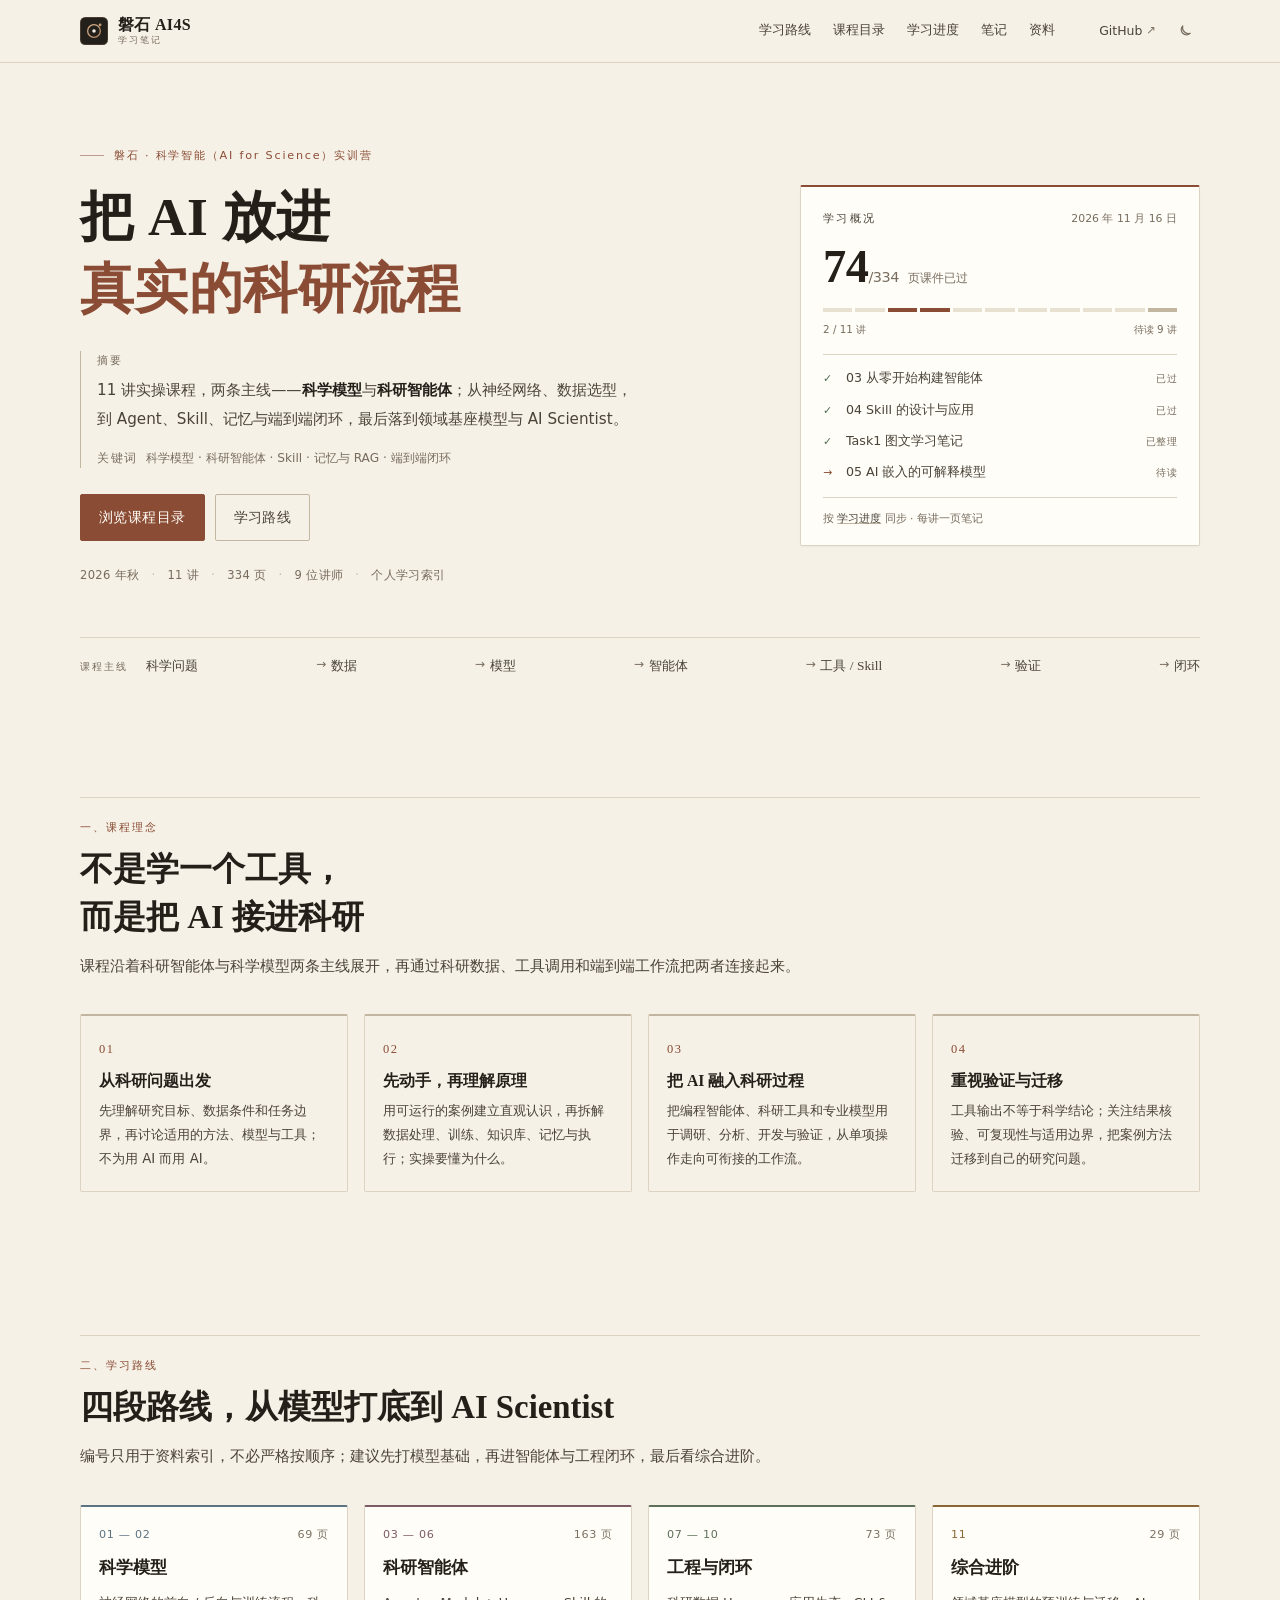
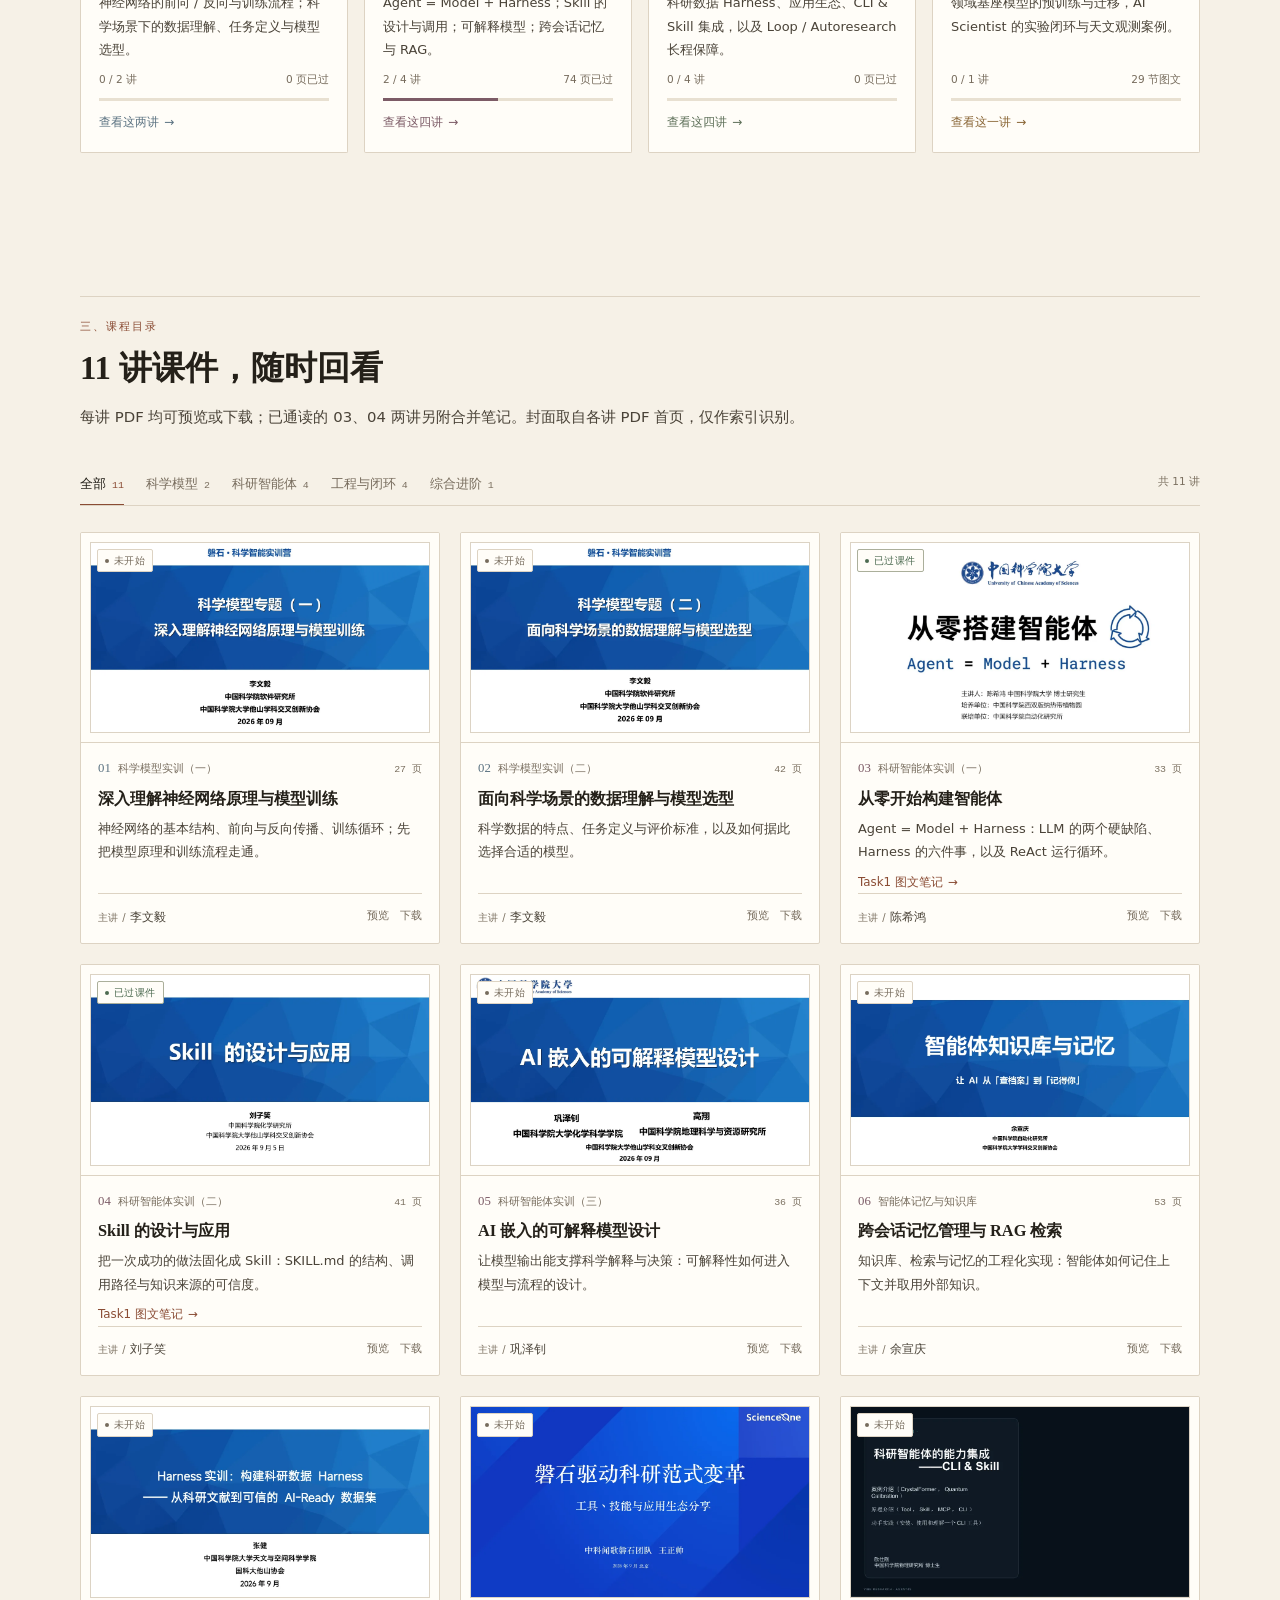
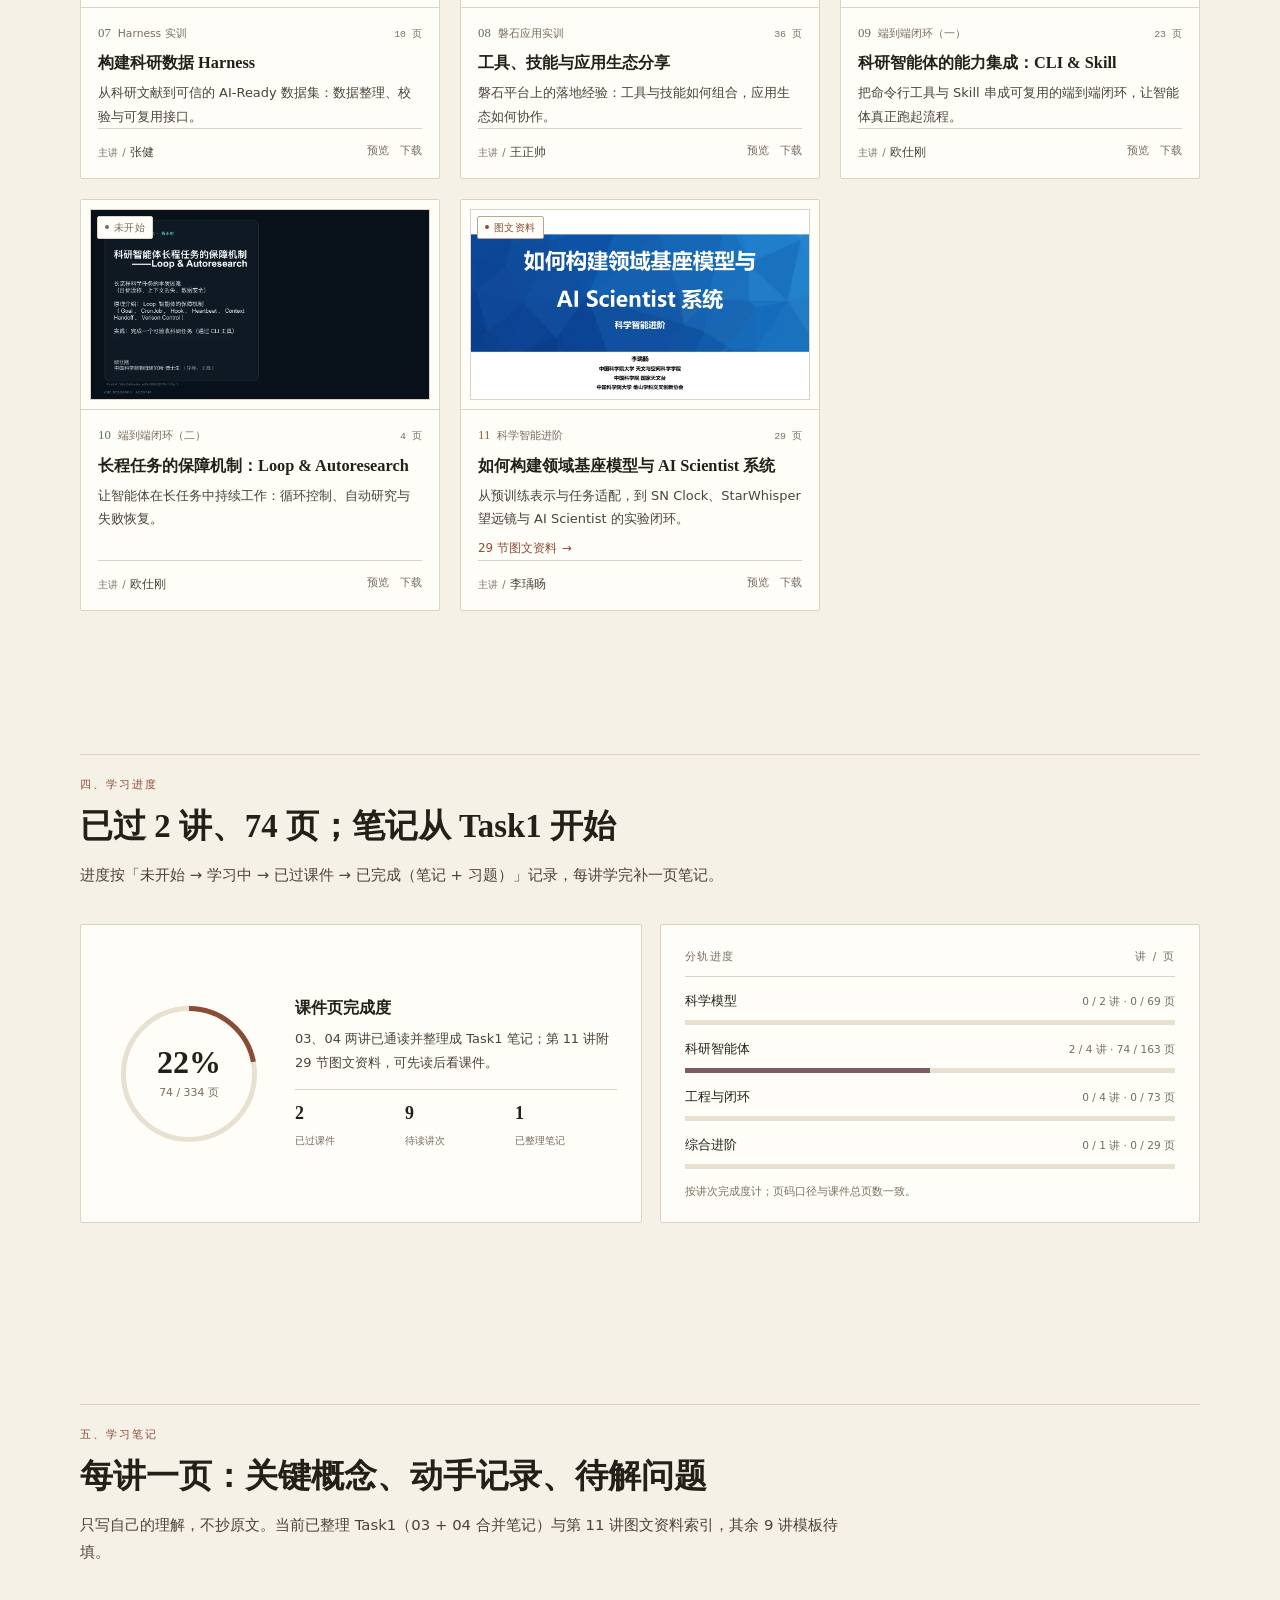
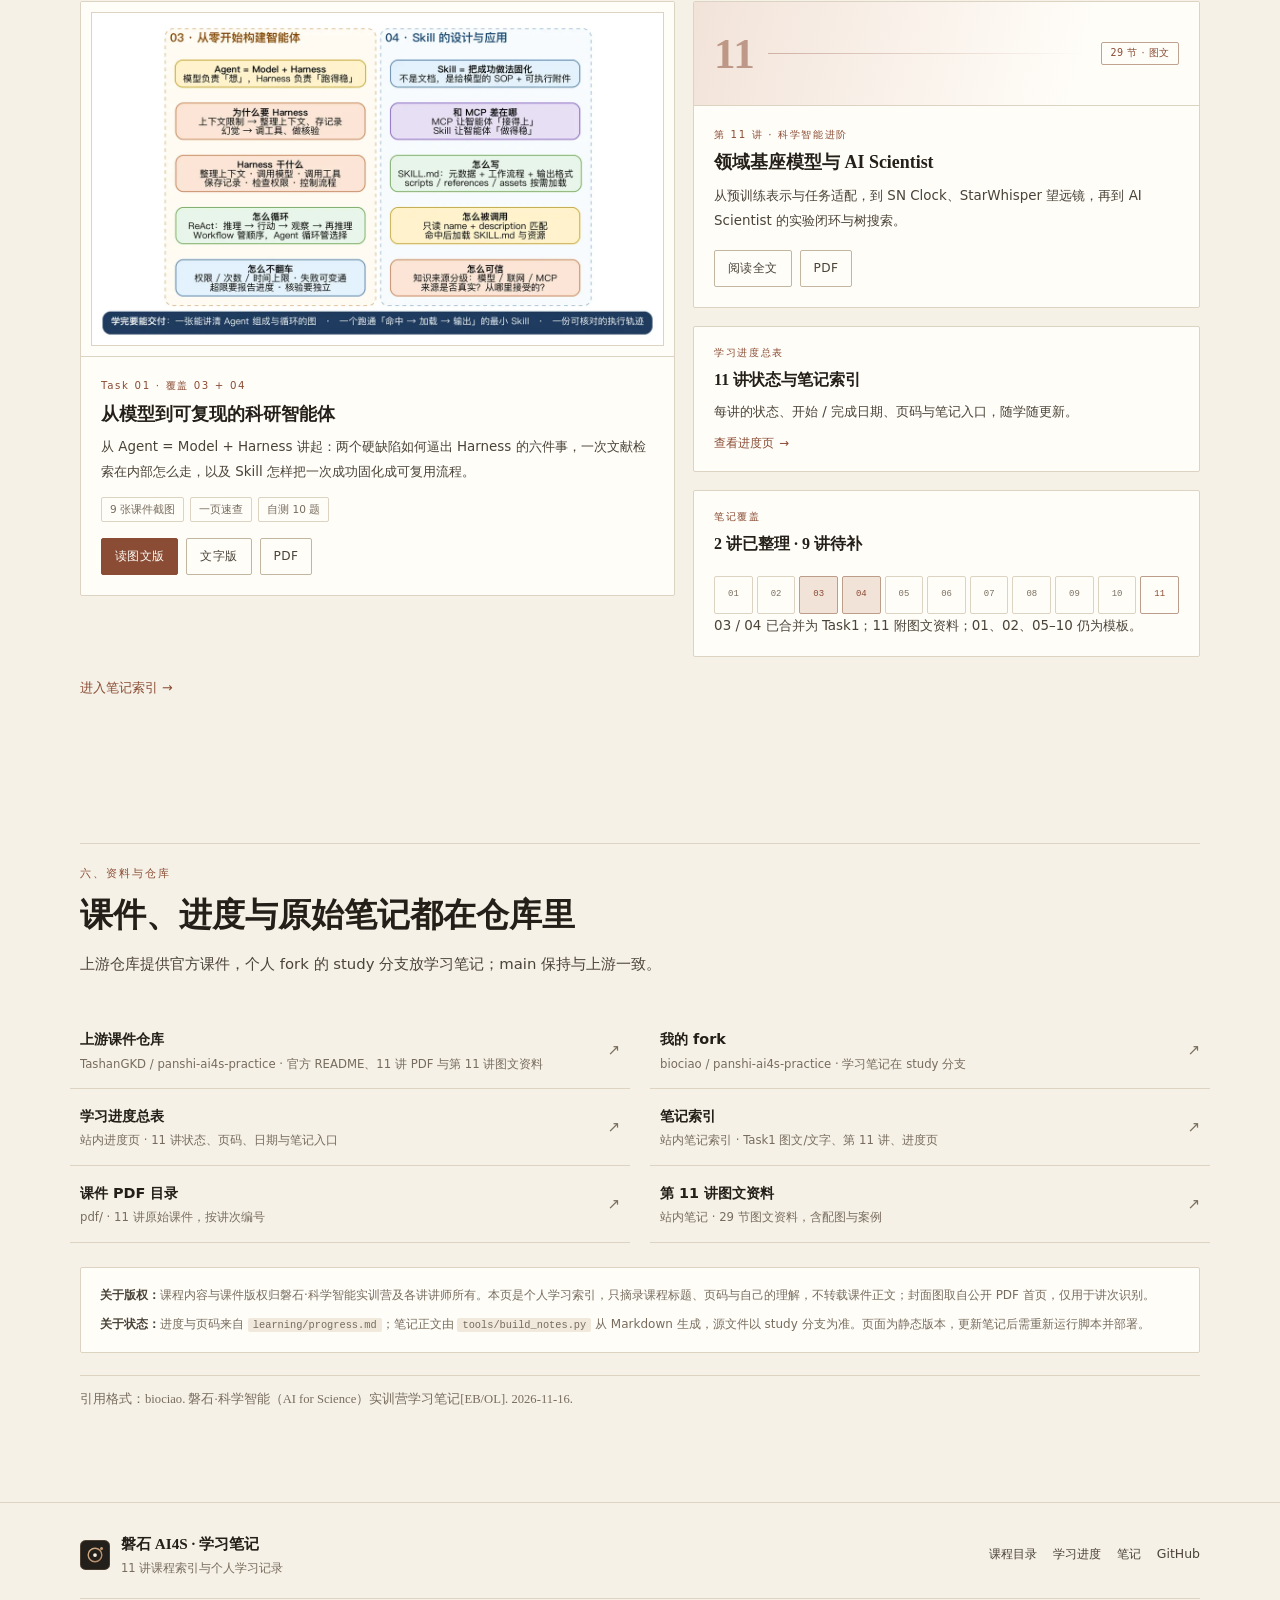
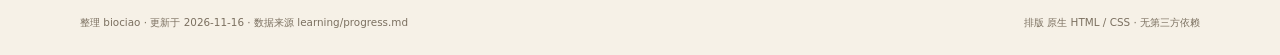
==== commit f63891a4: "docs: 笔记改为站内博客页（Markdown 生成）" ====
--- a/docs/index.html
+++ b/docs/index.html
@@ -121,7 +121,7 @@
             <li><span class="s-ic ok" aria-hidden="true">✓</span><span class="s-t">Task1 图文学习笔记</span><span class="s-m">已整理</span></li>
             <li><span class="s-ic next" aria-hidden="true">→</span><span class="s-t">05 AI 嵌入的可解释模型</span><span class="s-m">待读</span></li>
           </ul>
-          <div class="panel-foot">按 <a href="https://github.com/biociao/panshi-ai4s-practice/blob/study/learning/progress.md" target="_blank" rel="noopener">learning/progress.md</a> 同步 · 每讲一页笔记</div>
+          <div class="panel-foot">按 <a href="notes/progress.html">学习进度</a> 同步 · 每讲一页笔记</div>
         </aside>
       </div>
 
@@ -285,7 +285,7 @@
               <div class="lec-kicker"><span class="lec-no">03</span><span>科研智能体实训（一）</span><span class="lec-pages">33 页</span></div>
               <h3>从零开始构建智能体</h3>
               <p>Agent = Model + Harness：LLM 的两个硬缺陷、Harness 的六件事，以及 ReAct 运行循环。</p>
-              <a class="lec-note" href="https://github.com/biociao/panshi-ai4s-practice/blob/study/learning/notes/task1/illustrated-notes.md" target="_blank" rel="noopener">Task1 图文笔记 <span aria-hidden="true">→</span></a>
+              <a class="lec-note" href="notes/task1-illustrated.html">Task1 图文笔记 <span aria-hidden="true">→</span></a>
               <div class="lec-foot">
                 <span class="lec-speaker">陈希鸿</span>
                 <span class="lec-actions">
@@ -305,7 +305,7 @@
               <div class="lec-kicker"><span class="lec-no">04</span><span>科研智能体实训（二）</span><span class="lec-pages">41 页</span></div>
               <h3>Skill 的设计与应用</h3>
               <p>把一次成功的做法固化成 Skill：SKILL.md 的结构、调用路径与知识来源的可信度。</p>
-              <a class="lec-note" href="https://github.com/biociao/panshi-ai4s-practice/blob/study/learning/notes/task1/illustrated-notes.md" target="_blank" rel="noopener">Task1 图文笔记 <span aria-hidden="true">→</span></a>
+              <a class="lec-note" href="notes/task1-illustrated.html">Task1 图文笔记 <span aria-hidden="true">→</span></a>
               <div class="lec-foot">
                 <span class="lec-speaker">刘子笑</span>
                 <span class="lec-actions">
@@ -439,7 +439,7 @@
               <div class="lec-kicker"><span class="lec-no">11</span><span>科学智能进阶</span><span class="lec-pages">29 页</span></div>
               <h3>如何构建领域基座模型与 AI Scientist 系统</h3>
               <p>从预训练表示与任务适配，到 SN Clock、StarWhisper 望远镜与 AI Scientist 的实验闭环。</p>
-              <a class="lec-note" href="https://github.com/biociao/panshi-ai4s-practice/blob/study/courses/11-li-yuyang/README.md" target="_blank" rel="noopener">29 节图文资料 <span aria-hidden="true">→</span></a>
+              <a class="lec-note" href="notes/11.html">29 节图文资料 <span aria-hidden="true">→</span></a>
               <div class="lec-foot">
                 <span class="lec-speaker">李瑀旸</span>
                 <span class="lec-actions">
@@ -509,7 +509,7 @@
           </div>
         </div>
 
-        <p class="progress-note" data-reveal>数据截至 2026-11-16，来源 <a href="https://github.com/biociao/panshi-ai4s-practice/blob/study/learning/progress.md" target="_blank" rel="noopener">learning/progress.md</a>。已过课件不等于已完成：习题与复现记录仍待补齐。</p>
+        <p class="progress-note" data-reveal>数据截至 2026-11-16，来源 <a href="notes/progress.html">learning/progress.md</a>。已过课件不等于已完成：习题与复现记录仍待补齐。</p>
       </div>
     </section>
 
@@ -524,17 +524,17 @@
 
         <div class="notes-grid">
           <article class="note note-lg" data-reveal>
-            <a class="note-cover" href="https://github.com/biociao/panshi-ai4s-practice/blob/study/learning/notes/task1/illustrated-notes.md" target="_blank" rel="noopener" aria-label="打开 Task1 学习地图（新窗口）">
+            <a class="note-cover" href="notes/task1-illustrated.html" aria-label="阅读 Task1 图文笔记">
               <img src="assets/notes/task1-map.webp" alt="Task1 学习地图：03 与 04 两讲的结构关系" loading="lazy" width="1200" height="698">
             </a>
             <div class="note-body">
               <p class="note-kicker">Task 01 · 覆盖 03 + 04</p>
-              <h3>科研智能体与 Skill 入门</h3>
+              <h3>从模型到可复现的科研智能体</h3>
               <p>从 Agent = Model + Harness 讲起：两个硬缺陷如何逼出 Harness 的六件事，一次文献检索在内部怎么走，以及 Skill 怎样把一次成功固化成可复用流程。</p>
-              <ul class="note-meta"><li>15 张课件截图</li><li>一页速查</li><li>自测 10 题</li></ul>
+              <ul class="note-meta"><li>9 张课件截图</li><li>一页速查</li><li>自测 10 题</li></ul>
               <div class="note-links">
-                <a class="btn btn-small btn-primary" href="https://github.com/biociao/panshi-ai4s-practice/blob/study/learning/notes/task1/illustrated-notes.md" target="_blank" rel="noopener">读图文版</a>
-                <a class="btn btn-small btn-ghost" href="https://github.com/biociao/panshi-ai4s-practice/blob/study/learning/notes/task1/README.md" target="_blank" rel="noopener">文字版</a>
+                <a class="btn btn-small btn-primary" href="notes/task1-illustrated.html">读图文版</a>
+                <a class="btn btn-small btn-ghost" href="notes/task1-text.html">文字版</a>
                 <a class="btn btn-small btn-ghost" href="https://github.com/biociao/panshi-ai4s-practice/raw/study/learning/notes/task1/task1-illustrated-notes.pdf" target="_blank" rel="noopener">PDF</a>
               </div>
             </div>
@@ -552,7 +552,7 @@
                 <h3>领域基座模型与 AI Scientist</h3>
                 <p>从预训练表示与任务适配，到 SN Clock、StarWhisper 望远镜，再到 AI Scientist 的实验闭环与树搜索。</p>
                 <div class="note-links">
-                  <a class="btn btn-small btn-ghost" href="https://github.com/biociao/panshi-ai4s-practice/blob/study/courses/11-li-yuyang/README.md" target="_blank" rel="noopener">阅读全文</a>
+                  <a class="btn btn-small btn-ghost" href="notes/11.html">阅读全文</a>
                   <a class="btn btn-small btn-ghost" href="https://github.com/biociao/panshi-ai4s-practice/raw/study/pdf/11_%E7%A7%91%E5%AD%A6%E6%99%BA%E8%83%BD%E8%BF%9B%E9%98%B6_%E6%9D%8E%E7%91%80%E6%97%B8.pdf" target="_blank" rel="noopener">PDF</a>
                 </div>
               </div>
@@ -563,7 +563,7 @@
                 <p class="note-kicker">学习进度总表</p>
                 <h3>11 讲状态与笔记索引</h3>
                 <p>每讲的状态、开始 / 完成日期、页码与笔记入口，随学随更新。</p>
-                <a class="lec-note" href="https://github.com/biociao/panshi-ai4s-practice/blob/study/learning/progress.md" target="_blank" rel="noopener">打开 progress.md <span aria-hidden="true">→</span></a>
+                <a class="lec-note" href="notes/progress.html">查看进度页 <span aria-hidden="true">→</span></a>
               </div>
             </article>
 
@@ -582,6 +582,8 @@
             </article>
           </div>
         </div>
+
+        <p class="section-more" data-reveal><a href="notes/index.html">进入笔记索引 <span aria-hidden="true">→</span></a></p>
       </div>
     </section>
 
@@ -603,27 +605,27 @@
             <span class="link-main"><span class="link-t">我的 fork</span><span class="link-d">biociao / panshi-ai4s-practice · 学习笔记在 study 分支</span></span>
             <span class="link-arrow" aria-hidden="true">↗</span>
           </a>
-          <a class="link-row" href="https://github.com/biociao/panshi-ai4s-practice/blob/study/learning/progress.md" target="_blank" rel="noopener">
-            <span class="link-main"><span class="link-t">学习进度总表</span><span class="link-d">learning/progress.md · 11 讲状态、页码、日期与笔记索引</span></span>
+          <a class="link-row" href="notes/progress.html">
+            <span class="link-main"><span class="link-t">学习进度总表</span><span class="link-d">站内进度页 · 11 讲状态、页码、日期与笔记入口</span></span>
             <span class="link-arrow" aria-hidden="true">↗</span>
           </a>
-          <a class="link-row" href="https://github.com/biociao/panshi-ai4s-practice/tree/study/learning/notes" target="_blank" rel="noopener">
-            <span class="link-main"><span class="link-t">笔记索引</span><span class="link-d">learning/notes · 每讲一页模板 + Task1 合并笔记</span></span>
+          <a class="link-row" href="notes/index.html">
+            <span class="link-main"><span class="link-t">笔记索引</span><span class="link-d">站内笔记索引 · Task1 图文/文字、第 11 讲、进度页</span></span>
             <span class="link-arrow" aria-hidden="true">↗</span>
           </a>
           <a class="link-row" href="https://github.com/biociao/panshi-ai4s-practice/tree/study/pdf" target="_blank" rel="noopener">
             <span class="link-main"><span class="link-t">课件 PDF 目录</span><span class="link-d">pdf/ · 11 讲原始课件，按讲次编号</span></span>
             <span class="link-arrow" aria-hidden="true">↗</span>
           </a>
-          <a class="link-row" href="https://github.com/biociao/panshi-ai4s-practice/blob/study/courses/11-li-yuyang/README.md" target="_blank" rel="noopener">
-            <span class="link-main"><span class="link-t">第 11 讲图文资料</span><span class="link-d">courses/11-li-yuyang · 29 节教材式阅读材料，含配图与案例</span></span>
+          <a class="link-row" href="notes/11.html">
+            <span class="link-main"><span class="link-t">第 11 讲图文资料</span><span class="link-d">站内笔记 · 29 节图文资料，含配图与案例</span></span>
             <span class="link-arrow" aria-hidden="true">↗</span>
           </a>
         </div>
 
         <div class="fineprint" data-reveal>
           <p><strong>关于版权：</strong>课程内容与课件版权归磐石·科学智能实训营及各讲讲师所有。本页是个人学习索引，只摘录课程标题、页码与自己的理解，不转载课件正文；封面图取自公开 PDF 首页，仅用于讲次识别。</p>
-          <p><strong>关于状态：</strong>进度与页码来自 <code>learning/progress.md</code>，笔记内容以 study 分支为准；尚未推送的本地笔记不会出现在链接里。页面为静态版本，更新笔记后需重新同步本页数据。</p>
+          <p><strong>关于状态：</strong>进度与页码来自 <code>learning/progress.md</code>；笔记正文由 <code>tools/build_notes.py</code> 从 Markdown 生成，源文件以 study 分支为准。页面为静态版本，更新笔记后需重新运行脚本并部署。</p>
         </div>
         <p class="citation" data-reveal>引用格式：biociao. 磐石·科学智能（AI for Science）实训营学习笔记[EB/OL]. 2026-11-16.</p>
       </div>
--- a/docs/assets/style.css
+++ b/docs/assets/style.css
@@ -1438,3 +1438,424 @@
   }
   .reveal-on [data-reveal] { opacity: 1; transform: none; }
 }
+
+/* =========================================================
+   笔记文章页（由 tools/build_notes.py 生成）
+   ========================================================= */
+
+.article-main {
+  padding-block: 26px 72px;
+}
+.article-wrap {
+  max-width: 1040px;
+}
+
+.breadcrumb {
+  display: flex;
+  flex-wrap: wrap;
+  align-items: center;
+  gap: 7px;
+  padding-top: 8px;
+  font-size: .72rem;
+  color: var(--muted);
+}
+.breadcrumb a {
+  color: var(--muted);
+  text-decoration: none;
+}
+.breadcrumb a:hover { color: var(--accent); }
+.breadcrumb .sep { color: var(--border-2); }
+
+.article-head {
+  max-width: 820px;
+  margin-top: 20px;
+  padding-top: 24px;
+  border-top: 1px solid var(--border);
+}
+.article-head .eyebrow { margin-bottom: 10px; }
+.article-head h1 {
+  margin: .3rem 0 .8rem;
+  font-size: clamp(1.78rem, 3.6vw, 2.55rem);
+  line-height: 1.42;
+  letter-spacing: .005em;
+  text-wrap: balance;
+}
+.article-meta {
+  display: flex;
+  flex-wrap: wrap;
+  gap: 5px 14px;
+  margin: 0;
+  font-size: .72rem;
+  color: var(--muted);
+}
+.article-meta span { display: inline-flex; align-items: center; gap: 14px; }
+.article-meta span + span::before { content: "·"; color: var(--border-2); }
+.article-source {
+  margin: 9px 0 0;
+  font-size: .7rem;
+  color: var(--faint);
+}
+.article-source a {
+  color: var(--ink-2);
+  text-decoration: underline;
+  text-underline-offset: 3px;
+  text-decoration-color: var(--border-2);
+}
+.article-source a:hover { color: var(--accent); }
+
+.article-layout {
+  display: grid;
+  grid-template-columns: 200px minmax(0, 1fr);
+  gap: 52px;
+  align-items: start;
+  margin-top: 38px;
+}
+
+.toc {
+  position: sticky;
+  top: 82px;
+  max-height: calc(100vh - 110px);
+  overflow: auto;
+  padding-left: 14px;
+  border-left: 1px solid var(--border);
+  font-size: .75rem;
+  line-height: 1.6;
+}
+.toc-title {
+  margin: 0 0 8px;
+  font-size: .62rem;
+  letter-spacing: .2em;
+  color: var(--faint);
+}
+.toc ol {
+  margin: 0;
+  padding: 0;
+  list-style: none;
+}
+.toc li { margin: 5px 0; }
+.toc a {
+  display: block;
+  padding: 1px 0;
+  color: var(--muted);
+  text-decoration: none;
+}
+.toc a:hover { color: var(--accent); }
+.toc ol ol {
+  margin: 5px 0 0 7px;
+  padding-left: 10px;
+  border-left: 1px dotted var(--border);
+}
+.toc-mobile { display: none; }
+
+.article-body {
+  max-width: 760px;
+  font-size: .97rem;
+  line-height: 1.95;
+  color: var(--ink-2);
+}
+.article-body > :first-child { margin-top: 0; }
+.article-body--single { margin-top: 38px; }
+.article-body h1,
+.article-body h2,
+.article-body h3,
+.article-body h4 {
+  font-family: var(--font-serif);
+  font-weight: 600;
+  color: var(--ink);
+  line-height: 1.5;
+}
+.article-body h2 {
+  margin: 2.3em 0 .8em;
+  padding-top: .55em;
+  border-top: 1px solid var(--border);
+  font-size: 1.42rem;
+  scroll-margin-top: 84px;
+}
+.article-body h3 {
+  margin: 1.7em 0 .55em;
+  font-size: 1.1rem;
+  scroll-margin-top: 84px;
+}
+.article-body h4 {
+  margin: 1.4em 0 .5em;
+  font-size: 1rem;
+}
+.article-body p { margin: 0 0 1.05em; }
+.article-body strong { color: var(--ink); font-weight: 600; }
+.article-body em { color: var(--ink-2); }
+.article-body a {
+  color: var(--accent);
+  text-decoration: underline;
+  text-decoration-thickness: 1px;
+  text-underline-offset: 3px;
+}
+.article-body a:hover { text-decoration-thickness: 2px; }
+.article-body ul,
+.article-body ol {
+  margin: 0 0 1.15em;
+  padding-left: 1.45em;
+}
+.article-body li { margin: .3em 0; }
+.article-body li > p { margin: .2em 0; }
+.article-body blockquote {
+  margin: 1.4em 0;
+  padding: 10px 18px;
+  border-left: 2px solid var(--accent);
+  background: var(--paper);
+  color: var(--ink-2);
+  font-family: var(--font-serif);
+}
+.article-body blockquote p:last-child { margin-bottom: 0; }
+.article-body hr {
+  border: 0;
+  border-top: 1px solid var(--border);
+  margin: 2em 0;
+}
+.article-body code { font-size: .86em; }
+.article-body pre {
+  margin: 1.4em 0;
+  padding: 15px 17px;
+  border: 1px solid var(--border);
+  background: var(--surface);
+  color: var(--ink);
+  overflow: auto;
+  font-size: .8rem;
+  line-height: 1.7;
+}
+.article-body pre code {
+  padding: 0;
+  border: 0;
+  background: none;
+  font-size: inherit;
+}
+html[data-theme="dark"] .article-body pre {
+  background: #14100c;
+  color: #e9dfd0;
+}
+.article-body .table-wrap {
+  margin: 1.4em 0;
+  overflow-x: auto;
+}
+.article-body table {
+  width: 100%;
+  border-collapse: collapse;
+  font-size: .82rem;
+  line-height: 1.65;
+}
+.article-body table.wide {
+  min-width: 860px;
+}
+.article-body th,
+.article-body td {
+  padding: 8px 10px;
+  border: 1px solid var(--border);
+  text-align: left;
+  vertical-align: top;
+}
+.article-body th {
+  background: var(--surface);
+  font-weight: 600;
+  color: var(--ink);
+}
+.article-body .todo { color: var(--faint); }
+
+.article-body .note-figure {
+  margin: 1.8em 0;
+  padding: 9px;
+  border: 1px solid var(--border);
+  background: var(--paper);
+}
+.article-body .note-figure img {
+  display: block;
+  width: 100%;
+  height: auto;
+  border: 1px solid var(--border);
+}
+.article-body .note-figure figcaption {
+  margin: 9px 4px 2px;
+  font-size: .72rem;
+  line-height: 1.65;
+  color: var(--muted);
+  text-align: center;
+}
+.article-body .heading-anchor {
+  margin-left: 8px;
+  color: var(--faint);
+  text-decoration: none;
+  font-weight: 400;
+  opacity: 0;
+  transition: opacity .2s ease;
+}
+.article-body h2:hover .heading-anchor,
+.article-body h3:hover .heading-anchor,
+.article-body h4:hover .heading-anchor { opacity: 1; }
+
+.article-nav {
+  display: flex;
+  justify-content: space-between;
+  gap: 24px;
+  max-width: 760px;
+  margin-top: 46px;
+  padding-top: 16px;
+  border-top: 1px solid var(--border);
+  font-size: .82rem;
+}
+.article-nav a {
+  max-width: 48%;
+  color: var(--ink-2);
+  text-decoration: none;
+}
+.article-nav a:hover { color: var(--accent); }
+.article-nav .label {
+  display: block;
+  margin-bottom: 3px;
+  font-size: .62rem;
+  letter-spacing: .14em;
+  color: var(--faint);
+}
+.article-nav .next {
+  margin-left: auto;
+  text-align: right;
+}
+
+/* 笔记索引 */
+
+.notes-index .article-head { max-width: 820px; }
+.notes-index .article-lede {
+  margin: 0 0 26px;
+  max-width: 700px;
+  color: var(--ink-2);
+  font-size: .93rem;
+  line-height: 1.85;
+}
+.note-list {
+  border-top: 1px solid var(--border);
+}
+.note-entry {
+  padding: 20px 0 18px;
+  border-bottom: 1px solid var(--border);
+}
+.note-entry-kicker {
+  margin: 0 0 4px;
+  font-size: .63rem;
+  letter-spacing: .16em;
+  color: var(--accent);
+}
+.note-entry h2 {
+  margin: 0 0 .35rem;
+  font-size: 1.2rem;
+  line-height: 1.5;
+}
+.note-entry h2 a {
+  color: var(--ink);
+  text-decoration: none;
+}
+.note-entry h2 a:hover { color: var(--accent); }
+.note-entry p {
+  margin: 0;
+  font-size: .84rem;
+  line-height: 1.8;
+  color: var(--ink-2);
+}
+.note-entry .note-entry-meta {
+  margin-top: 7px;
+  font-size: .69rem;
+  color: var(--muted);
+}
+.note-entry .note-entry-meta a { color: var(--accent); }
+
+.notes-index .article-body { max-width: 820px; margin-top: 34px; }
+.notes-index .article-body h2 { margin-top: 0; border-top: 1px solid var(--border); padding-top: 20px; }
+.article-callout {
+  margin: 22px 0 0;
+  padding: 14px 18px;
+  border: 1px solid var(--border);
+  border-left: 2px solid var(--accent);
+  background: var(--paper);
+  font-size: .78rem;
+  line-height: 1.8;
+  color: var(--muted);
+}
+
+.section-more {
+  margin: 20px 0 0;
+  font-size: .8rem;
+}
+.section-more a {
+  color: var(--accent);
+  text-decoration: none;
+  border-bottom: 1px solid transparent;
+}
+.section-more a:hover { border-bottom-color: currentColor; }
+
+@media (max-width: 960px) {
+  .article-layout {
+    grid-template-columns: 1fr;
+    gap: 0;
+  }
+  .toc { display: none; }
+  .toc-mobile {
+    display: block;
+    margin: 24px 0 0;
+    padding: 11px 14px;
+    border: 1px solid var(--border);
+    background: var(--paper);
+  }
+  .toc-mobile summary {
+    cursor: pointer;
+    font-size: .8rem;
+    color: var(--ink-2);
+  }
+  .toc-mobile .toc {
+    position: static;
+    display: block;
+    max-height: none;
+    margin-top: 12px;
+    padding-left: 0;
+    border-left: 0;
+  }
+}
+
+@media (max-width: 720px) {
+  .article-head h1 { font-size: clamp(1.55rem, 7vw, 2rem); }
+  .article-meta { gap: 4px 10px; }
+  .article-meta span + span::before { display: none; }
+  .article-nav { flex-direction: column; gap: 12px; }
+  .article-nav a { max-width: 100%; }
+  .article-nav .next { margin-left: 0; text-align: left; }
+  .article-body { font-size: .95rem; }
+}
+
+/* 笔记页收窄时避免长表格 / 代码把网格撑宽 */
+.article-layout,
+.article-layout > *,
+.article-body {
+  min-width: 0;
+}
+.note-wide .article-wrap { max-width: 1080px; }
+.note-wide .article-layout {
+  grid-template-columns: 160px minmax(0, 1fr);
+  gap: 34px;
+}
+.note-wide .article-body { max-width: 860px; }
+@media (max-width: 960px) {
+  .note-wide .article-layout { grid-template-columns: 1fr; }
+}
+.article-body {
+  overflow-wrap: break-word;
+}
+.article-body .table-wrap,
+.article-body pre {
+  max-width: 100%;
+}
+
+@media (min-width: 900px) {
+  .notes-index .note-list {
+    display: grid;
+    grid-template-columns: repeat(2, minmax(0, 1fr));
+    column-gap: 44px;
+  }
+  .notes-index .article-body {
+    max-width: 900px;
+  }
+}
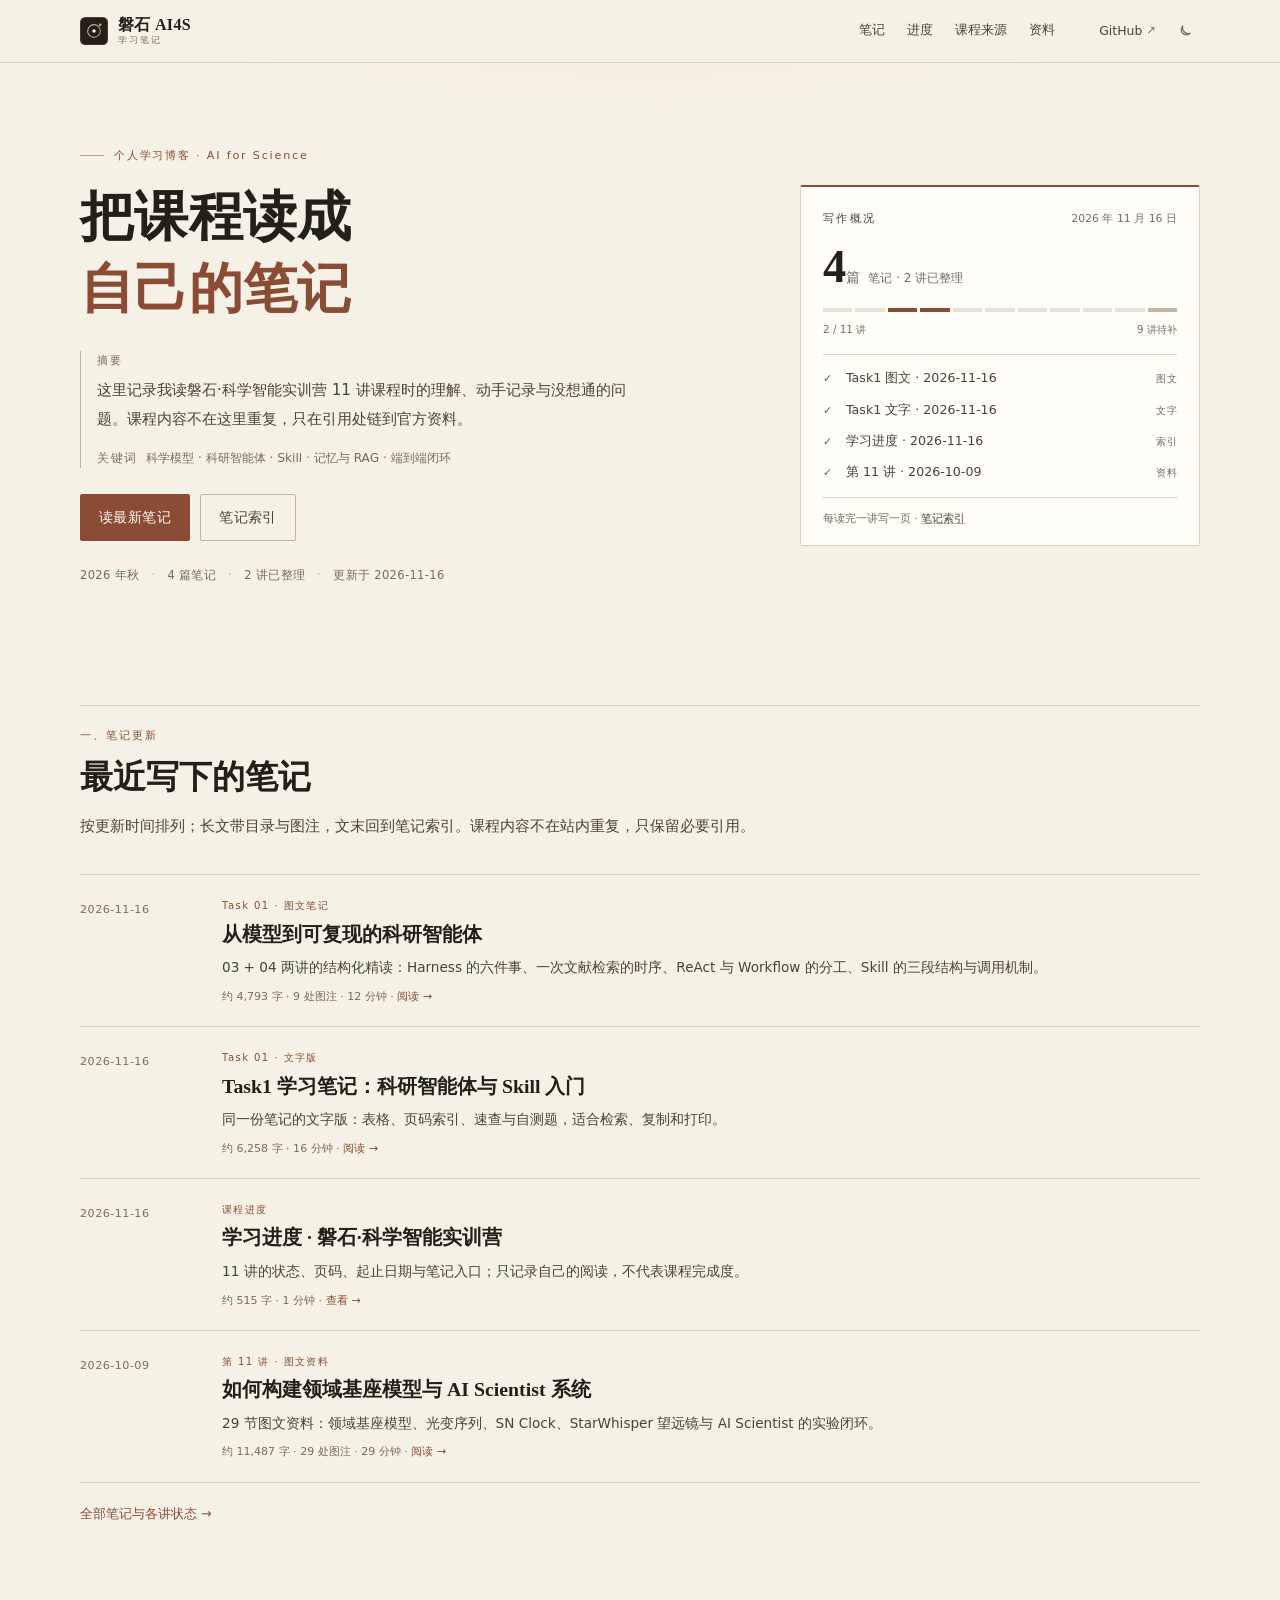
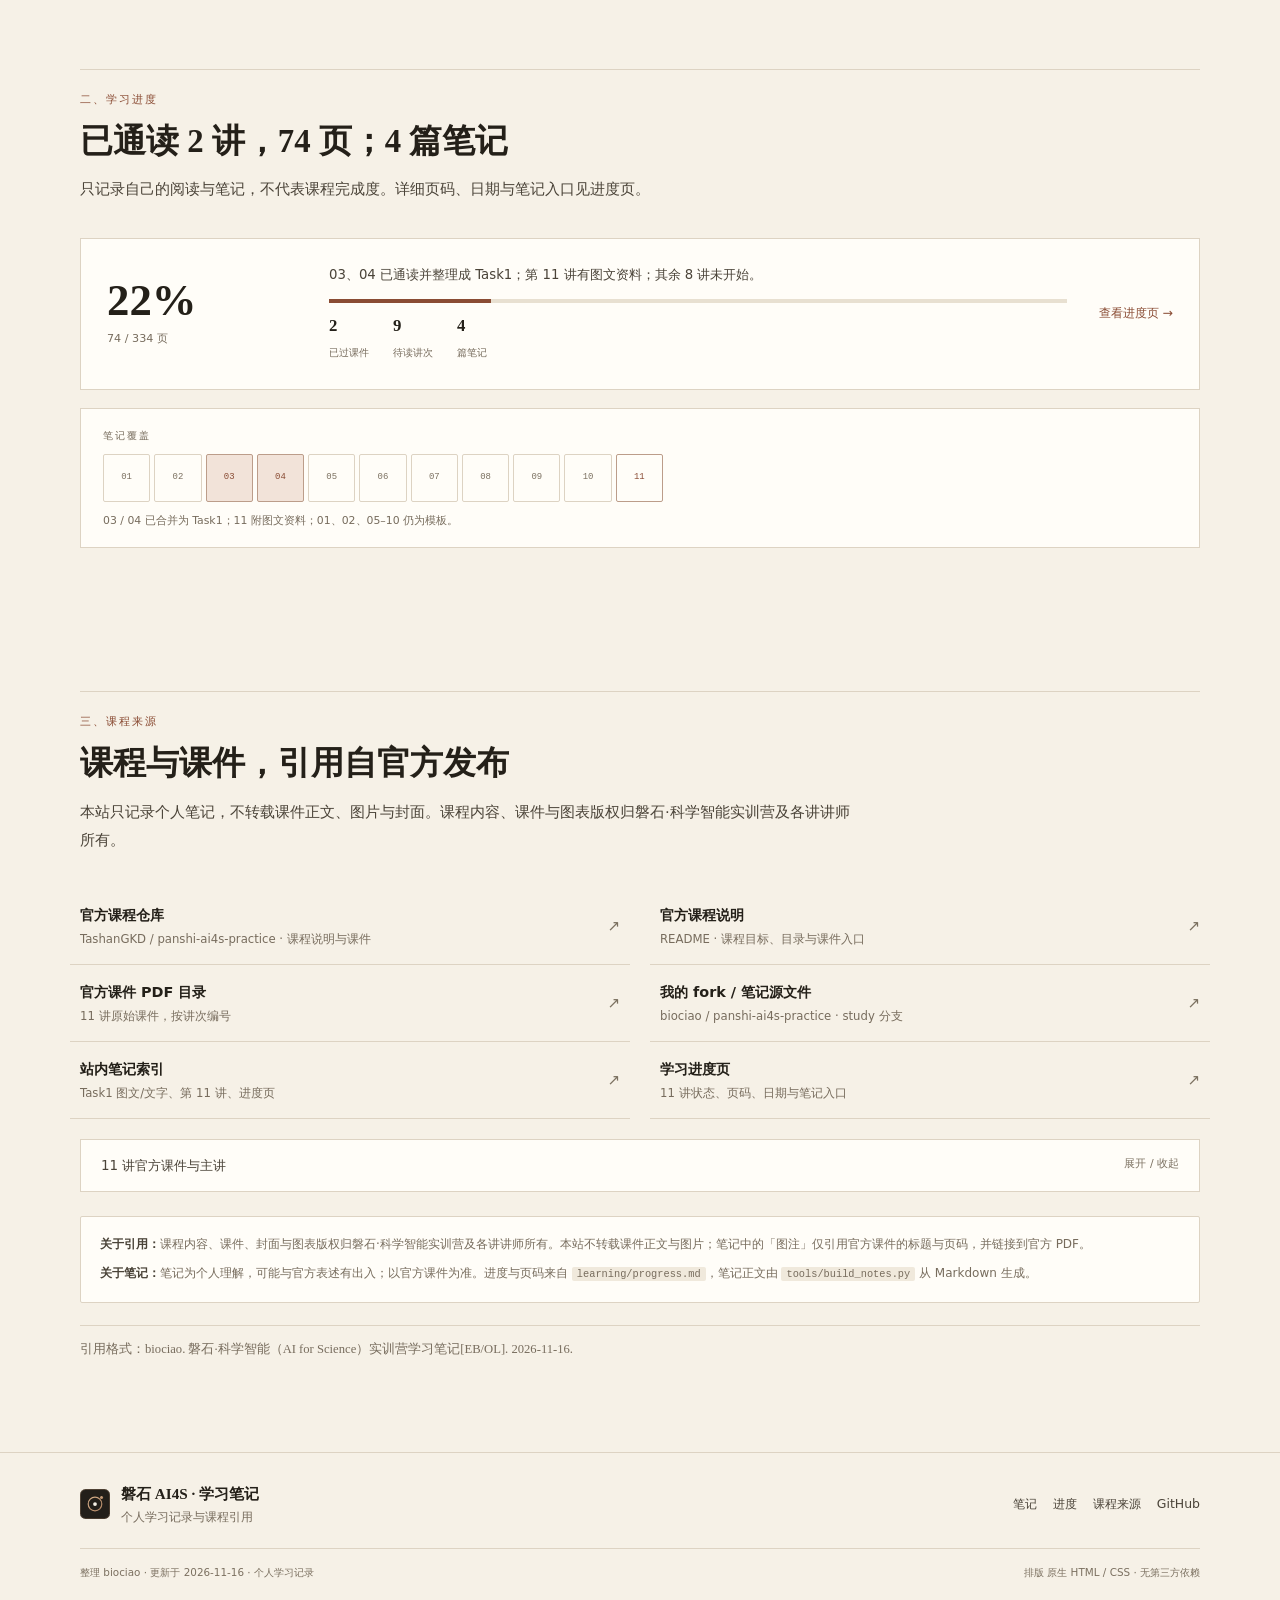
==== commit 6d430a4a: "docs: 首页改为笔记博客，课程改为官方引用" ====
--- a/docs/index.html
+++ b/docs/index.html
@@ -3,13 +3,10 @@
 <head>
   <meta charset="utf-8">
   <meta name="viewport" content="width=device-width, initial-scale=1">
-  <title>磐石 AI4S · 科学智能实训营学习笔记</title>
-  <meta name="description" content="磐石·科学智能（AI for Science）实训营 11 讲实操课程索引与个人学习笔记：科学模型、科研智能体、Skill、记忆与 RAG、端到端闭环、领域基座模型与 AI Scientist。">
+  <title>AI4S 学习笔记 · 磐石实训营</title>
+  <meta name="description" content="个人学习笔记：读磐石·科学智能实训营 11 讲课程的理解、动手记录与问题；课程内容只引用官方资料。">
   <meta name="theme-color" content="#17130f">
   <meta name="author" content="biociao">
-  <meta property="og:title" content="磐石 AI4S · 科学智能实训营学习笔记">
-  <meta property="og:description" content="11 讲实操课程索引与个人学习笔记：从科学模型、科研智能体到端到端闭环与 AI Scientist。">
-  <meta property="og:type" content="website">
   <link rel="icon" href="assets/favicon.svg" type="image/svg+xml">
   <link rel="stylesheet" href="assets/style.css">
   <script>
@@ -39,7 +36,7 @@
           </defs>
           <rect width="64" height="64" rx="12" fill="#231f1a"/>
           <rect x="1" y="1" width="62" height="62" rx="11" fill="none" stroke="url(#brandGrad)" stroke-opacity=".55"/>
-          <circle cx="32" cy="32" r="14.5" fill="none" stroke="url(#brandGrad)" stroke-width="3"/>
+          <circle cx="32" cy="32" r="14.5" fill="none" stroke="url(#brandGrad)" stroke-width="2.5"/>
           <circle cx="32" cy="32" r="4" fill="#f6f1e7"/>
           <circle cx="46" cy="18" r="3.2" fill="url(#brandGrad)"/>
         </svg>
@@ -47,10 +44,9 @@
       </a>
 
       <nav class="nav-links" id="site-menu" aria-label="页面导航">
-        <a href="#path">学习路线</a>
-        <a href="#lectures">课程目录</a>
-        <a href="#progress">学习进度</a>
         <a href="#notes">笔记</a>
+        <a href="#progress">进度</a>
+        <a href="#sources">课程来源</a>
         <a href="#resources">资料</a>
       </nav>
 
@@ -68,564 +64,203 @@
   </header>
 
   <main id="main">
-    <!-- ============ HERO ============ -->
     <section class="hero" id="top">
       <div class="wrap hero-grid">
         <div class="hero-copy">
-          <p class="eyebrow">磐石 · 科学智能（AI for Science）实训营</p>
-          <h1>把 AI 放进<br><span class="grad">真实的科研流程</span></h1>
+          <p class="eyebrow">个人学习博客 · AI for Science</p>
+          <h1>把课程读成<br><span class="grad">自己的笔记</span></h1>
           <div class="abstract">
             <p class="abstract-label">摘要</p>
-            <p class="lede">11 讲实操课程，两条主线——<strong>科学模型</strong>与<strong>科研智能体</strong>；从神经网络、数据选型，到 Agent、Skill、记忆与端到端闭环，最后落到领域基座模型与 AI Scientist。</p>
+            <p class="lede">这里记录我读磐石·科学智能实训营 11 讲课程时的理解、动手记录与没想通的问题。课程内容不在这里重复，只在引用处链到官方资料。</p>
             <p class="keywords"><span>关键词</span>科学模型 · 科研智能体 · Skill · 记忆与 RAG · 端到端闭环</p>
           </div>
           <div class="hero-actions">
-            <a class="btn btn-primary" href="#lectures">浏览课程目录</a>
-            <a class="btn btn-ghost" href="#path">学习路线</a>
+            <a class="btn btn-primary" href="#notes">读最新笔记</a>
+            <a class="btn btn-ghost" href="notes/index.html">笔记索引</a>
           </div>
           <ul class="hero-meta">
             <li>2026 年秋</li>
-            <li>11 讲</li>
-            <li>334 页</li>
-            <li>9 位讲师</li>
-            <li>个人学习索引</li>
+            <li>4 篇笔记</li>
+            <li>2 讲已整理</li>
+            <li>更新于 2026-11-16</li>
           </ul>
         </div>
 
-        <aside class="panel" aria-label="学习概况">
+        <aside class="panel" aria-label="写作概况">
           <div class="panel-top">
-            <span class="panel-title">学习概况</span>
+            <span class="panel-title">写作概况</span>
             <span class="panel-date">2026 年 11 月 16 日</span>
           </div>
           <div class="snap">
-            <span class="snap-num">74<small>/334</small></span>
-            <span class="snap-label">页课件已过</span>
-          </div>
-          <div class="segbar" role="img" aria-label="11 讲中已过课件 2 讲，第 11 讲有图文资料">
+            <span class="snap-num">4<small>篇</small></span>
+            <span class="snap-label">笔记 · 2 讲已整理</span>
+          </div>
+          <div class="segbar" role="img" aria-label="11 讲中 2 讲已整理，第 11 讲有图文资料">
             <i class="is-todo" title="01 未开始"></i>
             <i class="is-todo" title="02 未开始"></i>
-            <i class="is-done" title="03 已过课件"></i>
-            <i class="is-done" title="04 已过课件"></i>
+            <i class="is-done" title="03 已整理"></i>
+            <i class="is-done" title="04 已整理"></i>
             <i class="is-todo" title="05 未开始"></i>
             <i class="is-todo" title="06 未开始"></i>
             <i class="is-todo" title="07 未开始"></i>
             <i class="is-todo" title="08 未开始"></i>
             <i class="is-todo" title="09 未开始"></i>
             <i class="is-todo" title="10 未开始"></i>
-            <i class="is-ready" title="11 附图文资料"></i>
-          </div>
-          <div class="segbar-legend"><span>2 / 11 讲</span><span>待读 9 讲</span></div>
+            <i class="is-ready" title="11 有图文资料"></i>
+          </div>
+          <div class="segbar-legend"><span>2 / 11 讲</span><span>9 讲待补</span></div>
           <ul class="snap-list">
-            <li><span class="s-ic ok" aria-hidden="true">✓</span><span class="s-t">03 从零开始构建智能体</span><span class="s-m">已过</span></li>
-            <li><span class="s-ic ok" aria-hidden="true">✓</span><span class="s-t">04 Skill 的设计与应用</span><span class="s-m">已过</span></li>
-            <li><span class="s-ic ok" aria-hidden="true">✓</span><span class="s-t">Task1 图文学习笔记</span><span class="s-m">已整理</span></li>
-            <li><span class="s-ic next" aria-hidden="true">→</span><span class="s-t">05 AI 嵌入的可解释模型</span><span class="s-m">待读</span></li>
+            <li><span class="s-ic ok" aria-hidden="true">✓</span><span class="s-t">Task1 图文 · 2026-11-16</span><span class="s-m">图文</span></li>
+            <li><span class="s-ic ok" aria-hidden="true">✓</span><span class="s-t">Task1 文字 · 2026-11-16</span><span class="s-m">文字</span></li>
+            <li><span class="s-ic ok" aria-hidden="true">✓</span><span class="s-t">学习进度 · 2026-11-16</span><span class="s-m">索引</span></li>
+            <li><span class="s-ic ok" aria-hidden="true">✓</span><span class="s-t">第 11 讲 · 2026-10-09</span><span class="s-m">资料</span></li>
           </ul>
-          <div class="panel-foot">按 <a href="notes/progress.html">学习进度</a> 同步 · 每讲一页笔记</div>
+          <div class="panel-foot">每读完一讲写一页 · <a href="notes/index.html">笔记索引</a></div>
         </aside>
       </div>
-
-      <div class="wrap">
-        <div class="thread" aria-label="课程主线">
-          <span class="thread-label">课程主线</span>
-          <ol>
-            <li>科学问题</li>
-            <li>数据</li>
-            <li>模型</li>
-            <li>智能体</li>
-            <li>工具 / Skill</li>
-            <li>验证</li>
-            <li>闭环</li>
-          </ol>
-        </div>
-      </div>
     </section>
 
-    <!-- ============ PRINCIPLES ============ -->
-    <section class="section" id="principles" aria-labelledby="principles-title">
+    <section class="section" id="notes" aria-labelledby="notes-title">
       <div class="wrap">
         <div class="section-head" data-reveal>
-          <p class="eyebrow">一、课程理念</p>
-          <h2 id="principles-title">不是学一个工具，<br>而是把 AI 接进科研</h2>
-          <p>课程沿着科研智能体与科学模型两条主线展开，再通过科研数据、工具调用和端到端工作流把两者连接起来。</p>
-        </div>
-        <div class="principles">
-          <article class="p-card" data-reveal>
-            <span class="p-no">01</span>
-            <h3>从科研问题出发</h3>
-            <p>先理解研究目标、数据条件和任务边界，再讨论适用的方法、模型与工具；不为用 AI 而用 AI。</p>
+          <p class="eyebrow">一、笔记更新</p>
+          <h2 id="notes-title">最近写下的笔记</h2>
+          <p>按更新时间排列；长文带目录与图注，文末回到笔记索引。课程内容不在站内重复，只保留必要引用。</p>
+        </div>
+
+        <div class="post-list">
+          <article class="post" data-reveal>
+            <p class="post-date">2026-11-16</p>
+            <p class="post-kicker">Task 01 · 图文笔记</p>
+            <h3><a href="notes/task1-illustrated.html">从模型到可复现的科研智能体</a></h3>
+            <p class="post-excerpt">03 + 04 两讲的结构化精读：Harness 的六件事、一次文献检索的时序、ReAct 与 Workflow 的分工、Skill 的三段结构与调用机制。</p>
+            <p class="post-meta">约 4,793 字 · 9 处图注 · 12 分钟 · <a href="notes/task1-illustrated.html">阅读 →</a></p>
           </article>
-          <article class="p-card" data-reveal>
-            <span class="p-no">02</span>
-            <h3>先动手，再理解原理</h3>
-            <p>用可运行的案例建立直观认识，再拆解数据处理、训练、知识库、记忆与执行；实操要懂为什么。</p>
+
+          <article class="post" data-reveal>
+            <p class="post-date">2026-11-16</p>
+            <p class="post-kicker">Task 01 · 文字版</p>
+            <h3><a href="notes/task1-text.html">Task1 学习笔记：科研智能体与 Skill 入门</a></h3>
+            <p class="post-excerpt">同一份笔记的文字版：表格、页码索引、速查与自测题，适合检索、复制和打印。</p>
+            <p class="post-meta">约 6,258 字 · 16 分钟 · <a href="notes/task1-text.html">阅读 →</a></p>
           </article>
-          <article class="p-card" data-reveal>
-            <span class="p-no">03</span>
-            <h3>把 AI 融入科研过程</h3>
-            <p>把编程智能体、科研工具和专业模型用于调研、分析、开发与验证，从单项操作走向可衔接的工作流。</p>
+
+          <article class="post" data-reveal>
+            <p class="post-date">2026-11-16</p>
+            <p class="post-kicker">课程进度</p>
+            <h3><a href="notes/progress.html">学习进度 · 磐石·科学智能实训营</a></h3>
+            <p class="post-excerpt">11 讲的状态、页码、起止日期与笔记入口；只记录自己的阅读，不代表课程完成度。</p>
+            <p class="post-meta">约 515 字 · 1 分钟 · <a href="notes/progress.html">查看 →</a></p>
           </article>
-          <article class="p-card" data-reveal>
-            <span class="p-no">04</span>
-            <h3>重视验证与迁移</h3>
-            <p>工具输出不等于科学结论；关注结果核验、可复现性与适用边界，把案例方法迁移到自己的研究问题。</p>
+
+          <article class="post" data-reveal>
+            <p class="post-date">2026-10-09</p>
+            <p class="post-kicker">第 11 讲 · 图文资料</p>
+            <h3><a href="notes/11.html">如何构建领域基座模型与 AI Scientist 系统</a></h3>
+            <p class="post-excerpt">29 节图文资料：领域基座模型、光变序列、SN Clock、StarWhisper 望远镜与 AI Scientist 的实验闭环。</p>
+            <p class="post-meta">约 11,487 字 · 29 处图注 · 29 分钟 · <a href="notes/11.html">阅读 →</a></p>
           </article>
         </div>
+
+        <p class="section-more" data-reveal><a href="notes/index.html">全部笔记与各讲状态 →</a></p>
       </div>
     </section>
 
-    <!-- ============ PATH ============ -->
-    <section class="section" id="path" aria-labelledby="path-title">
-      <div class="wrap">
-        <div class="section-head" data-reveal>
-          <p class="eyebrow">二、学习路线</p>
-          <h2 id="path-title">四段路线，从模型打底到 AI Scientist</h2>
-          <p>编号只用于资料索引，不必严格按顺序；建议先打模型基础，再进智能体与工程闭环，最后看综合进阶。</p>
-        </div>
-        <div class="tracks">
-          <article class="track" style="--c: var(--track-model)" data-reveal>
-            <div class="track-top"><span class="track-range">01 — 02</span><span class="track-pages">69 页</span></div>
-            <h3>科学模型</h3>
-            <p>神经网络的前向 / 反向与训练流程；科学场景下的数据理解、任务定义与模型选型。</p>
-            <div class="track-stat"><span>0 / 2 讲</span><span>0 页已过</span></div>
-            <div class="mini"><i data-fill="0"></i></div>
-            <a class="track-link" href="#lectures" data-jump-filter="model">查看这两讲<span aria-hidden="true">→</span></a>
-          </article>
-          <article class="track" style="--c: var(--track-agent)" data-reveal>
-            <div class="track-top"><span class="track-range">03 — 06</span><span class="track-pages">163 页</span></div>
-            <h3>科研智能体</h3>
-            <p>Agent = Model + Harness；Skill 的设计与调用；可解释模型；跨会话记忆与 RAG。</p>
-            <div class="track-stat"><span>2 / 4 讲</span><span>74 页已过</span></div>
-            <div class="mini"><i data-fill="50"></i></div>
-            <a class="track-link" href="#lectures" data-jump-filter="agent">查看这四讲<span aria-hidden="true">→</span></a>
-          </article>
-          <article class="track" style="--c: var(--track-eng)" data-reveal>
-            <div class="track-top"><span class="track-range">07 — 10</span><span class="track-pages">73 页</span></div>
-            <h3>工程与闭环</h3>
-            <p>科研数据 Harness、应用生态、CLI &amp; Skill 集成，以及 Loop / Autoresearch 长程保障。</p>
-            <div class="track-stat"><span>0 / 4 讲</span><span>0 页已过</span></div>
-            <div class="mini"><i data-fill="0"></i></div>
-            <a class="track-link" href="#lectures" data-jump-filter="eng">查看这四讲<span aria-hidden="true">→</span></a>
-          </article>
-          <article class="track" style="--c: var(--track-adv)" data-reveal>
-            <div class="track-top"><span class="track-range">11</span><span class="track-pages">29 页</span></div>
-            <h3>综合进阶</h3>
-            <p>领域基座模型的预训练与迁移，AI Scientist 的实验闭环与天文观测案例。</p>
-            <div class="track-stat"><span>0 / 1 讲</span><span>29 节图文</span></div>
-            <div class="mini"><i data-fill="0"></i></div>
-            <a class="track-link" href="#lectures" data-jump-filter="adv">查看这一讲<span aria-hidden="true">→</span></a>
-          </article>
-        </div>
-      </div>
-    </section>
-
-    <!-- ============ LECTURES ============ -->
-    <section class="section" id="lectures" aria-labelledby="lectures-title">
-      <div class="wrap">
-        <div class="section-head" data-reveal>
-          <p class="eyebrow">三、课程目录</p>
-          <h2 id="lectures-title">11 讲课件，随时回看</h2>
-          <p>每讲 PDF 均可预览或下载；已通读的 03、04 两讲另附合并笔记。封面取自各讲 PDF 首页，仅作索引识别。</p>
-        </div>
-
-        <div class="filters" role="group" aria-label="按方向筛选课程">
-          <button class="chip" type="button" data-filter="all" aria-pressed="true">全部 <span>11</span></button>
-          <button class="chip" type="button" data-filter="model" aria-pressed="false">科学模型 <span>2</span></button>
-          <button class="chip" type="button" data-filter="agent" aria-pressed="false">科研智能体 <span>4</span></button>
-          <button class="chip" type="button" data-filter="eng" aria-pressed="false">工程与闭环 <span>4</span></button>
-          <button class="chip" type="button" data-filter="adv" aria-pressed="false">综合进阶 <span>1</span></button>
-          <span class="filter-count" data-result-count aria-live="polite">共 11 讲</span>
-        </div>
-
-        <div class="lectures">
-          <article class="lec" data-track="model" data-reveal>
-            <div class="lec-cover">
-              <img src="assets/covers/01.webp" alt="01 讲课件封面：科学模型实训（一）" loading="lazy" width="1100" height="619">
-              <span class="badge todo">未开始</span>
-            </div>
-            <div class="lec-body">
-              <div class="lec-kicker"><span class="lec-no">01</span><span>科学模型实训（一）</span><span class="lec-pages">27 页</span></div>
-              <h3>深入理解神经网络原理与模型训练</h3>
-              <p>神经网络的基本结构、前向与反向传播、训练循环；先把模型原理和训练流程走通。</p>
-              <div class="lec-foot">
-                <span class="lec-speaker">李文毅</span>
-                <span class="lec-actions">
-                  <a href="https://github.com/biociao/panshi-ai4s-practice/blob/study/pdf/01_%E7%A7%91%E5%AD%A6%E6%A8%A1%E5%9E%8B%E5%AE%9E%E8%AE%AD%EF%BC%88%E4%B8%80%EF%BC%89_%E6%9D%8E%E6%96%87%E6%AF%85.pdf" target="_blank" rel="noopener">预览</a>
-                  <a href="https://github.com/biociao/panshi-ai4s-practice/raw/study/pdf/01_%E7%A7%91%E5%AD%A6%E6%A8%A1%E5%9E%8B%E5%AE%9E%E8%AE%AD%EF%BC%88%E4%B8%80%EF%BC%89_%E6%9D%8E%E6%96%87%E6%AF%85.pdf" target="_blank" rel="noopener">下载</a>
-                </span>
-              </div>
-            </div>
-          </article>
-
-          <article class="lec" data-track="model" data-reveal>
-            <div class="lec-cover">
-              <img src="assets/covers/02.webp" alt="02 讲课件封面：科学模型实训（二）" loading="lazy" width="1100" height="619">
-              <span class="badge todo">未开始</span>
-            </div>
-            <div class="lec-body">
-              <div class="lec-kicker"><span class="lec-no">02</span><span>科学模型实训（二）</span><span class="lec-pages">42 页</span></div>
-              <h3>面向科学场景的数据理解与模型选型</h3>
-              <p>科学数据的特点、任务定义与评价标准，以及如何据此选择合适的模型。</p>
-              <div class="lec-foot">
-                <span class="lec-speaker">李文毅</span>
-                <span class="lec-actions">
-                  <a href="https://github.com/biociao/panshi-ai4s-practice/blob/study/pdf/02_%E7%A7%91%E5%AD%A6%E6%A8%A1%E5%9E%8B%E5%AE%9E%E8%AE%AD%EF%BC%88%E4%BA%8C%EF%BC%89_%E6%9D%8E%E6%96%87%E6%AF%85.pdf" target="_blank" rel="noopener">预览</a>
-                  <a href="https://github.com/biociao/panshi-ai4s-practice/raw/study/pdf/02_%E7%A7%91%E5%AD%A6%E6%A8%A1%E5%9E%8B%E5%AE%9E%E8%AE%AD%EF%BC%88%E4%BA%8C%EF%BC%89_%E6%9D%8E%E6%96%87%E6%AF%85.pdf" target="_blank" rel="noopener">下载</a>
-                </span>
-              </div>
-            </div>
-          </article>
-
-          <article class="lec" data-track="agent" data-reveal>
-            <div class="lec-cover">
-              <img src="assets/covers/03.webp" alt="03 讲课件封面：从零搭建智能体" loading="lazy" width="1100" height="619">
-              <span class="badge done">已过课件</span>
-            </div>
-            <div class="lec-body">
-              <div class="lec-kicker"><span class="lec-no">03</span><span>科研智能体实训（一）</span><span class="lec-pages">33 页</span></div>
-              <h3>从零开始构建智能体</h3>
-              <p>Agent = Model + Harness：LLM 的两个硬缺陷、Harness 的六件事，以及 ReAct 运行循环。</p>
-              <a class="lec-note" href="notes/task1-illustrated.html">Task1 图文笔记 <span aria-hidden="true">→</span></a>
-              <div class="lec-foot">
-                <span class="lec-speaker">陈希鸿</span>
-                <span class="lec-actions">
-                  <a href="https://github.com/biociao/panshi-ai4s-practice/blob/study/pdf/03_%E7%A7%91%E7%A0%94%E6%99%BA%E8%83%BD%E4%BD%93%E5%AE%9E%E8%AE%AD%EF%BC%88%E4%B8%80%EF%BC%89_%E9%99%88%E5%B8%8C%E9%B8%BF.pdf" target="_blank" rel="noopener">预览</a>
-                  <a href="https://github.com/biociao/panshi-ai4s-practice/raw/study/pdf/03_%E7%A7%91%E7%A0%94%E6%99%BA%E8%83%BD%E4%BD%93%E5%AE%9E%E8%AE%AD%EF%BC%88%E4%B8%80%EF%BC%89_%E9%99%88%E5%B8%8C%E9%B8%BF.pdf" target="_blank" rel="noopener">下载</a>
-                </span>
-              </div>
-            </div>
-          </article>
-
-          <article class="lec" data-track="agent" data-reveal>
-            <div class="lec-cover">
-              <img src="assets/covers/04.webp" alt="04 讲课件封面：Skill 的设计与应用" loading="lazy" width="1100" height="619">
-              <span class="badge done">已过课件</span>
-            </div>
-            <div class="lec-body">
-              <div class="lec-kicker"><span class="lec-no">04</span><span>科研智能体实训（二）</span><span class="lec-pages">41 页</span></div>
-              <h3>Skill 的设计与应用</h3>
-              <p>把一次成功的做法固化成 Skill：SKILL.md 的结构、调用路径与知识来源的可信度。</p>
-              <a class="lec-note" href="notes/task1-illustrated.html">Task1 图文笔记 <span aria-hidden="true">→</span></a>
-              <div class="lec-foot">
-                <span class="lec-speaker">刘子笑</span>
-                <span class="lec-actions">
-                  <a href="https://github.com/biociao/panshi-ai4s-practice/blob/study/pdf/04_%E7%A7%91%E7%A0%94%E6%99%BA%E8%83%BD%E4%BD%93%E5%AE%9E%E8%AE%AD%EF%BC%88%E4%BA%8C%EF%BC%89_%E5%88%98%E5%AD%90%E7%AC%91.pdf" target="_blank" rel="noopener">预览</a>
-                  <a href="https://github.com/biociao/panshi-ai4s-practice/raw/study/pdf/04_%E7%A7%91%E7%A0%94%E6%99%BA%E8%83%BD%E4%BD%93%E5%AE%9E%E8%AE%AD%EF%BC%88%E4%BA%8C%EF%BC%89_%E5%88%98%E5%AD%90%E7%AC%91.pdf" target="_blank" rel="noopener">下载</a>
-                </span>
-              </div>
-            </div>
-          </article>
-
-          <article class="lec" data-track="agent" data-reveal>
-            <div class="lec-cover">
-              <img src="assets/covers/05.webp" alt="05 讲课件封面：AI 嵌入的可解释模型设计" loading="lazy" width="1100" height="619">
-              <span class="badge todo">未开始</span>
-            </div>
-            <div class="lec-body">
-              <div class="lec-kicker"><span class="lec-no">05</span><span>科研智能体实训（三）</span><span class="lec-pages">36 页</span></div>
-              <h3>AI 嵌入的可解释模型设计</h3>
-              <p>让模型输出能支撑科学解释与决策：可解释性如何进入模型与流程的设计。</p>
-              <div class="lec-foot">
-                <span class="lec-speaker">巩泽钊</span>
-                <span class="lec-actions">
-                  <a href="https://github.com/biociao/panshi-ai4s-practice/blob/study/pdf/05_%E7%A7%91%E7%A0%94%E6%99%BA%E8%83%BD%E4%BD%93%E5%AE%9E%E8%AE%AD%EF%BC%88%E4%B8%89%EF%BC%89_%E5%B7%A9%E6%B3%BD%E9%92%8A.pdf" target="_blank" rel="noopener">预览</a>
-                  <a href="https://github.com/biociao/panshi-ai4s-practice/raw/study/pdf/05_%E7%A7%91%E7%A0%94%E6%99%BA%E8%83%BD%E4%BD%93%E5%AE%9E%E8%AE%AD%EF%BC%88%E4%B8%89%EF%BC%89_%E5%B7%A9%E6%B3%BD%E9%92%8A.pdf" target="_blank" rel="noopener">下载</a>
-                </span>
-              </div>
-            </div>
-          </article>
-
-          <article class="lec" data-track="agent" data-reveal>
-            <div class="lec-cover">
-              <img src="assets/covers/06.webp" alt="06 讲课件封面：智能体记忆与知识库" loading="lazy" width="1100" height="619">
-              <span class="badge todo">未开始</span>
-            </div>
-            <div class="lec-body">
-              <div class="lec-kicker"><span class="lec-no">06</span><span>智能体记忆与知识库</span><span class="lec-pages">53 页</span></div>
-              <h3>跨会话记忆管理与 RAG 检索</h3>
-              <p>知识库、检索与记忆的工程化实现：智能体如何记住上下文并取用外部知识。</p>
-              <div class="lec-foot">
-                <span class="lec-speaker">余宣庆</span>
-                <span class="lec-actions">
-                  <a href="https://github.com/biociao/panshi-ai4s-practice/blob/study/pdf/06_%E6%99%BA%E8%83%BD%E4%BD%93%E8%AE%B0%E5%BF%86%E4%B8%8E%E7%9F%A5%E8%AF%86%E5%BA%93_%E4%BD%99%E5%AE%A3%E5%BA%86.pdf" target="_blank" rel="noopener">预览</a>
-                  <a href="https://github.com/biociao/panshi-ai4s-practice/raw/study/pdf/06_%E6%99%BA%E8%83%BD%E4%BD%93%E8%AE%B0%E5%BF%86%E4%B8%8E%E7%9F%A5%E8%AF%86%E5%BA%93_%E4%BD%99%E5%AE%A3%E5%BA%86.pdf" target="_blank" rel="noopener">下载</a>
-                </span>
-              </div>
-            </div>
-          </article>
-
-          <article class="lec" data-track="eng" data-reveal>
-            <div class="lec-cover">
-              <img src="assets/covers/07.webp" alt="07 讲课件封面：Harness 实训" loading="lazy" width="1100" height="619">
-              <span class="badge todo">未开始</span>
-            </div>
-            <div class="lec-body">
-              <div class="lec-kicker"><span class="lec-no">07</span><span>Harness 实训</span><span class="lec-pages">10 页</span></div>
-              <h3>构建科研数据 Harness</h3>
-              <p>从科研文献到可信的 AI-Ready 数据集：数据整理、校验与可复用接口。</p>
-              <div class="lec-foot">
-                <span class="lec-speaker">张健</span>
-                <span class="lec-actions">
-                  <a href="https://github.com/biociao/panshi-ai4s-practice/blob/study/pdf/07_Harness%E5%AE%9E%E8%AE%AD_%E5%BC%A0%E5%81%A5.pdf" target="_blank" rel="noopener">预览</a>
-                  <a href="https://github.com/biociao/panshi-ai4s-practice/raw/study/pdf/07_Harness%E5%AE%9E%E8%AE%AD_%E5%BC%A0%E5%81%A5.pdf" target="_blank" rel="noopener">下载</a>
-                </span>
-              </div>
-            </div>
-          </article>
-
-          <article class="lec" data-track="eng" data-reveal>
-            <div class="lec-cover">
-              <img src="assets/covers/08.webp" alt="08 讲课件封面：磐石应用实训" loading="lazy" width="1100" height="619">
-              <span class="badge todo">未开始</span>
-            </div>
-            <div class="lec-body">
-              <div class="lec-kicker"><span class="lec-no">08</span><span>磐石应用实训</span><span class="lec-pages">36 页</span></div>
-              <h3>工具、技能与应用生态分享</h3>
-              <p>磐石平台上的落地经验：工具与技能如何组合，应用生态如何协作。</p>
-              <div class="lec-foot">
-                <span class="lec-speaker">王正帅</span>
-                <span class="lec-actions">
-                  <a href="https://github.com/biociao/panshi-ai4s-practice/blob/study/pdf/08_%E7%A3%90%E7%9F%B3%E5%BA%94%E7%94%A8%E5%AE%9E%E8%AE%AD_%E7%8E%8B%E6%AD%A3%E5%B8%85.pdf" target="_blank" rel="noopener">预览</a>
-                  <a href="https://github.com/biociao/panshi-ai4s-practice/raw/study/pdf/08_%E7%A3%90%E7%9F%B3%E5%BA%94%E7%94%A8%E5%AE%9E%E8%AE%AD_%E7%8E%8B%E6%AD%A3%E5%B8%85.pdf" target="_blank" rel="noopener">下载</a>
-                </span>
-              </div>
-            </div>
-          </article>
-
-          <article class="lec" data-track="eng" data-reveal>
-            <div class="lec-cover">
-              <img src="assets/covers/09.webp" alt="09 讲课件封面：端到端闭环（一）" loading="lazy" width="1100" height="619">
-              <span class="badge todo">未开始</span>
-            </div>
-            <div class="lec-body">
-              <div class="lec-kicker"><span class="lec-no">09</span><span>端到端闭环（一）</span><span class="lec-pages">23 页</span></div>
-              <h3>科研智能体的能力集成：CLI &amp; Skill</h3>
-              <p>把命令行工具与 Skill 串成可复用的端到端闭环，让智能体真正跑起流程。</p>
-              <div class="lec-foot">
-                <span class="lec-speaker">欧仕刚</span>
-                <span class="lec-actions">
-                  <a href="https://github.com/biociao/panshi-ai4s-practice/blob/study/pdf/09_%E7%AB%AF%E5%88%B0%E7%AB%AF%E9%97%AD%E7%8E%AF%EF%BC%88%E4%B8%80%EF%BC%89_%E6%AC%A7%E4%BB%95%E5%88%9A.pdf" target="_blank" rel="noopener">预览</a>
-                  <a href="https://github.com/biociao/panshi-ai4s-practice/raw/study/pdf/09_%E7%AB%AF%E5%88%B0%E7%AB%AF%E9%97%AD%E7%8E%AF%EF%BC%88%E4%B8%80%EF%BC%89_%E6%AC%A7%E4%BB%95%E5%88%9A.pdf" target="_blank" rel="noopener">下载</a>
-                </span>
-              </div>
-            </div>
-          </article>
-
-          <article class="lec" data-track="eng" data-reveal>
-            <div class="lec-cover">
-              <img src="assets/covers/10.webp" alt="10 讲课件封面：端到端闭环（二）" loading="lazy" width="1100" height="619">
-              <span class="badge todo">未开始</span>
-            </div>
-            <div class="lec-body">
-              <div class="lec-kicker"><span class="lec-no">10</span><span>端到端闭环（二）</span><span class="lec-pages">4 页</span></div>
-              <h3>长程任务的保障机制：Loop &amp; Autoresearch</h3>
-              <p>让智能体在长任务中持续工作：循环控制、自动研究与失败恢复。</p>
-              <div class="lec-foot">
-                <span class="lec-speaker">欧仕刚</span>
-                <span class="lec-actions">
-                  <a href="https://github.com/biociao/panshi-ai4s-practice/blob/study/pdf/10_%E7%AB%AF%E5%88%B0%E7%AB%AF%E9%97%AD%E7%8E%AF%EF%BC%88%E4%BA%8C%EF%BC%89_%E6%AC%A7%E4%BB%95%E5%88%9A.pdf" target="_blank" rel="noopener">预览</a>
-                  <a href="https://github.com/biociao/panshi-ai4s-practice/raw/study/pdf/10_%E7%AB%AF%E5%88%B0%E7%AB%AF%E9%97%AD%E7%8E%AF%EF%BC%88%E4%BA%8C%EF%BC%89_%E6%AC%A7%E4%BB%95%E5%88%9A.pdf" target="_blank" rel="noopener">下载</a>
-                </span>
-              </div>
-            </div>
-          </article>
-
-          <article class="lec" data-track="adv" data-reveal>
-            <div class="lec-cover">
-              <img src="assets/covers/11.webp" alt="11 讲课件封面：如何构建领域基座模型与 AI Scientist 系统" loading="lazy" width="1100" height="619">
-              <span class="badge reading">图文资料</span>
-            </div>
-            <div class="lec-body">
-              <div class="lec-kicker"><span class="lec-no">11</span><span>科学智能进阶</span><span class="lec-pages">29 页</span></div>
-              <h3>如何构建领域基座模型与 AI Scientist 系统</h3>
-              <p>从预训练表示与任务适配，到 SN Clock、StarWhisper 望远镜与 AI Scientist 的实验闭环。</p>
-              <a class="lec-note" href="notes/11.html">29 节图文资料 <span aria-hidden="true">→</span></a>
-              <div class="lec-foot">
-                <span class="lec-speaker">李瑀旸</span>
-                <span class="lec-actions">
-                  <a href="https://github.com/biociao/panshi-ai4s-practice/blob/study/pdf/11_%E7%A7%91%E5%AD%A6%E6%99%BA%E8%83%BD%E8%BF%9B%E9%98%B6_%E6%9D%8E%E7%91%80%E6%97%B8.pdf" target="_blank" rel="noopener">预览</a>
-                  <a href="https://github.com/biociao/panshi-ai4s-practice/raw/study/pdf/11_%E7%A7%91%E5%AD%A6%E6%99%BA%E8%83%BD%E8%BF%9B%E9%98%B6_%E6%9D%8E%E7%91%80%E6%97%B8.pdf" target="_blank" rel="noopener">下载</a>
-                </span>
-              </div>
-            </div>
-          </article>
-        </div>
-      </div>
-    </section>
-
-    <!-- ============ PROGRESS ============ -->
     <section class="section" id="progress" aria-labelledby="progress-title">
       <div class="wrap">
         <div class="section-head" data-reveal>
-          <p class="eyebrow">四、学习进度</p>
-          <h2 id="progress-title">已过 2 讲、74 页；笔记从 Task1 开始</h2>
-          <p>进度按「未开始 → 学习中 → 已过课件 → 已完成（笔记 + 习题）」记录，每讲学完补一页笔记。</p>
-        </div>
-
-        <div class="progress-grid">
-          <div class="ring-card" data-reveal>
-            <div class="ring-wrap">
-              <svg class="ring" viewBox="0 0 200 200" role="img" aria-label="课件页完成度 22%">
-                <defs>
-                  <linearGradient id="ringGrad" x1="0" y1="0" x2="1" y2="1">
-                    <stop offset="0" stop-color="#38bdf8"/><stop offset=".55" stop-color="#6366f1"/><stop offset="1" stop-color="#a855f7"/>
-                  </linearGradient>
-                </defs>
-                <circle class="ring-track" cx="100" cy="100" r="78"/>
-                <circle class="ring-value" cx="100" cy="100" r="78" data-ring="22"/>
-              </svg>
-              <div class="ring-label"><strong>22%</strong><span>74 / 334 页</span></div>
-            </div>
-            <div class="ring-copy">
-              <h3>课件页完成度</h3>
-              <p>03、04 两讲已通读并整理成 Task1 笔记；第 11 讲附 29 节图文资料，可先读后看课件。</p>
-              <ul class="ring-facts">
-                <li><b>2</b><span>已过课件</span></li>
-                <li><b>9</b><span>待读讲次</span></li>
-                <li><b>1</b><span>已整理笔记</span></li>
-              </ul>
-            </div>
-          </div>
-
-          <div class="bars-card" data-reveal>
-            <div class="bars-head"><span>分轨进度</span><span>讲 / 页</span></div>
-            <div class="bar-row" style="--c: var(--track-model)">
-              <div class="bar-top"><span class="bar-name">科学模型</span><span class="bar-meta">0 / 2 讲 · 0 / 69 页</span></div>
-              <div class="bar"><i data-fill="0"></i></div>
-            </div>
-            <div class="bar-row" style="--c: var(--track-agent)">
-              <div class="bar-top"><span class="bar-name">科研智能体</span><span class="bar-meta">2 / 4 讲 · 74 / 163 页</span></div>
-              <div class="bar"><i data-fill="50"></i></div>
-            </div>
-            <div class="bar-row" style="--c: var(--track-eng)">
-              <div class="bar-top"><span class="bar-name">工程与闭环</span><span class="bar-meta">0 / 4 讲 · 0 / 73 页</span></div>
-              <div class="bar"><i data-fill="0"></i></div>
-            </div>
-            <div class="bar-row" style="--c: var(--track-adv)">
-              <div class="bar-top"><span class="bar-name">综合进阶</span><span class="bar-meta">0 / 1 讲 · 0 / 29 页</span></div>
-              <div class="bar"><i data-fill="0"></i></div>
-            </div>
-            <p class="bars-note">按讲次完成度计；页码口径与课件总页数一致。</p>
-          </div>
-        </div>
-
-        <p class="progress-note" data-reveal>数据截至 2026-11-16，来源 <a href="notes/progress.html">learning/progress.md</a>。已过课件不等于已完成：习题与复现记录仍待补齐。</p>
+          <p class="eyebrow">二、学习进度</p>
+          <h2 id="progress-title">已通读 2 讲，74 页；4 篇笔记</h2>
+          <p>只记录自己的阅读与笔记，不代表课程完成度。详细页码、日期与笔记入口见进度页。</p>
+        </div>
+
+        <div class="progress-compact" data-reveal>
+          <div class="progress-number"><strong>22%</strong><span>74 / 334 页</span></div>
+          <div class="progress-copy">
+            <p>03、04 已通读并整理成 Task1；第 11 讲有图文资料；其余 8 讲未开始。</p>
+            <div class="progress-line"><i data-fill="22"></i></div>
+            <ul class="progress-facts">
+              <li><b>2</b><span>已过课件</span></li>
+              <li><b>9</b><span>待读讲次</span></li>
+              <li><b>4</b><span>篇笔记</span></li>
+            </ul>
+          </div>
+          <a class="progress-link" href="notes/progress.html">查看进度页 <span aria-hidden="true">→</span></a>
+        </div>
+
+        <div class="coverage-block" data-reveal>
+          <p class="coverage-label">笔记覆盖</p>
+          <ul class="coverage" aria-label="各讲笔记状态">
+            <li>01</li><li>02</li>
+            <li class="is-note">03</li><li class="is-note">04</li>
+            <li>05</li><li>06</li><li>07</li><li>08</li><li>09</li><li>10</li>
+            <li class="is-read">11</li>
+          </ul>
+          <p class="coverage-note">03 / 04 已合并为 Task1；11 附图文资料；01、02、05–10 仍为模板。</p>
+        </div>
       </div>
     </section>
 
-    <!-- ============ NOTES ============ -->
-    <section class="section" id="notes" aria-labelledby="notes-title">
+    <section class="section" id="sources" aria-labelledby="sources-title">
       <div class="wrap">
         <div class="section-head" data-reveal>
-          <p class="eyebrow">五、学习笔记</p>
-          <h2 id="notes-title">每讲一页：关键概念、动手记录、待解问题</h2>
-          <p>只写自己的理解，不抄原文。当前已整理 Task1（03 + 04 合并笔记）与第 11 讲图文资料索引，其余 9 讲模板待填。</p>
-        </div>
-
-        <div class="notes-grid">
-          <article class="note note-lg" data-reveal>
-            <a class="note-cover" href="notes/task1-illustrated.html" aria-label="阅读 Task1 图文笔记">
-              <img src="assets/notes/task1-map.webp" alt="Task1 学习地图：03 与 04 两讲的结构关系" loading="lazy" width="1200" height="698">
-            </a>
-            <div class="note-body">
-              <p class="note-kicker">Task 01 · 覆盖 03 + 04</p>
-              <h3>从模型到可复现的科研智能体</h3>
-              <p>从 Agent = Model + Harness 讲起：两个硬缺陷如何逼出 Harness 的六件事，一次文献检索在内部怎么走，以及 Skill 怎样把一次成功固化成可复用流程。</p>
-              <ul class="note-meta"><li>9 张课件截图</li><li>一页速查</li><li>自测 10 题</li></ul>
-              <div class="note-links">
-                <a class="btn btn-small btn-primary" href="notes/task1-illustrated.html">读图文版</a>
-                <a class="btn btn-small btn-ghost" href="notes/task1-text.html">文字版</a>
-                <a class="btn btn-small btn-ghost" href="https://github.com/biociao/panshi-ai4s-practice/raw/study/learning/notes/task1/task1-illustrated-notes.pdf" target="_blank" rel="noopener">PDF</a>
-              </div>
-            </div>
-          </article>
-
-          <div class="note-col">
-            <article class="note" data-reveal>
-              <div class="note-art" aria-hidden="true">
-                <span class="note-art-num">11</span>
-                <span class="note-art-lines"></span>
-                <span class="note-art-tag">29 节 · 图文</span>
-              </div>
-              <div class="note-body">
-                <p class="note-kicker">第 11 讲 · 科学智能进阶</p>
-                <h3>领域基座模型与 AI Scientist</h3>
-                <p>从预训练表示与任务适配，到 SN Clock、StarWhisper 望远镜，再到 AI Scientist 的实验闭环与树搜索。</p>
-                <div class="note-links">
-                  <a class="btn btn-small btn-ghost" href="notes/11.html">阅读全文</a>
-                  <a class="btn btn-small btn-ghost" href="https://github.com/biociao/panshi-ai4s-practice/raw/study/pdf/11_%E7%A7%91%E5%AD%A6%E6%99%BA%E8%83%BD%E8%BF%9B%E9%98%B6_%E6%9D%8E%E7%91%80%E6%97%B8.pdf" target="_blank" rel="noopener">PDF</a>
-                </div>
-              </div>
-            </article>
-
-            <article class="note note-slim" data-reveal>
-              <div class="note-body">
-                <p class="note-kicker">学习进度总表</p>
-                <h3>11 讲状态与笔记索引</h3>
-                <p>每讲的状态、开始 / 完成日期、页码与笔记入口，随学随更新。</p>
-                <a class="lec-note" href="notes/progress.html">查看进度页 <span aria-hidden="true">→</span></a>
-              </div>
-            </article>
-
-            <article class="note note-slim" data-reveal>
-              <div class="note-body">
-                <p class="note-kicker">笔记覆盖</p>
-                <h3>2 讲已整理 · 9 讲待补</h3>
-                <ul class="coverage" aria-label="各讲笔记状态">
-                  <li>01</li><li>02</li>
-                  <li class="is-note">03</li><li class="is-note">04</li>
-                  <li>05</li><li>06</li><li>07</li><li>08</li><li>09</li><li>10</li>
-                  <li class="is-read">11</li>
-                </ul>
-                <p class="coverage-note">03 / 04 已合并为 Task1；11 附图文资料；01、02、05–10 仍为模板。</p>
-              </div>
-            </article>
-          </div>
-        </div>
-
-        <p class="section-more" data-reveal><a href="notes/index.html">进入笔记索引 <span aria-hidden="true">→</span></a></p>
-      </div>
-    </section>
-
-    <!-- ============ RESOURCES ============ -->
-    <section class="section" id="resources" aria-labelledby="resources-title">
-      <div class="wrap">
-        <div class="section-head" data-reveal>
-          <p class="eyebrow">六、资料与仓库</p>
-          <h2 id="resources-title">课件、进度与原始笔记都在仓库里</h2>
-          <p>上游仓库提供官方课件，个人 fork 的 study 分支放学习笔记；main 保持与上游一致。</p>
-        </div>
-
-        <div class="links" data-reveal>
+          <p class="eyebrow">三、课程来源</p>
+          <h2 id="sources-title">课程与课件，引用自官方发布</h2>
+          <p>本站只记录个人笔记，不转载课件正文、图片与封面。课程内容、课件与图表版权归磐石·科学智能实训营及各讲讲师所有。</p>
+        </div>
+
+        <div class="links" id="resources" data-reveal>
           <a class="link-row" href="https://github.com/TashanGKD/panshi-ai4s-practice" target="_blank" rel="noopener">
-            <span class="link-main"><span class="link-t">上游课件仓库</span><span class="link-d">TashanGKD / panshi-ai4s-practice · 官方 README、11 讲 PDF 与第 11 讲图文资料</span></span>
+            <span class="link-main"><span class="link-t">官方课程仓库</span><span class="link-d">TashanGKD / panshi-ai4s-practice · 课程说明与课件</span></span>
+            <span class="link-arrow" aria-hidden="true">↗</span>
+          </a>
+          <a class="link-row" href="https://github.com/TashanGKD/panshi-ai4s-practice/blob/main/README.md" target="_blank" rel="noopener">
+            <span class="link-main"><span class="link-t">官方课程说明</span><span class="link-d">README · 课程目标、目录与课件入口</span></span>
+            <span class="link-arrow" aria-hidden="true">↗</span>
+          </a>
+          <a class="link-row" href="https://github.com/TashanGKD/panshi-ai4s-practice/tree/main/pdf" target="_blank" rel="noopener">
+            <span class="link-main"><span class="link-t">官方课件 PDF 目录</span><span class="link-d">11 讲原始课件，按讲次编号</span></span>
             <span class="link-arrow" aria-hidden="true">↗</span>
           </a>
           <a class="link-row" href="https://github.com/biociao/panshi-ai4s-practice" target="_blank" rel="noopener">
-            <span class="link-main"><span class="link-t">我的 fork</span><span class="link-d">biociao / panshi-ai4s-practice · 学习笔记在 study 分支</span></span>
+            <span class="link-main"><span class="link-t">我的 fork / 笔记源文件</span><span class="link-d">biociao / panshi-ai4s-practice · study 分支</span></span>
+            <span class="link-arrow" aria-hidden="true">↗</span>
+          </a>
+          <a class="link-row" href="notes/index.html">
+            <span class="link-main"><span class="link-t">站内笔记索引</span><span class="link-d">Task1 图文/文字、第 11 讲、进度页</span></span>
             <span class="link-arrow" aria-hidden="true">↗</span>
           </a>
           <a class="link-row" href="notes/progress.html">
-            <span class="link-main"><span class="link-t">学习进度总表</span><span class="link-d">站内进度页 · 11 讲状态、页码、日期与笔记入口</span></span>
-            <span class="link-arrow" aria-hidden="true">↗</span>
-          </a>
-          <a class="link-row" href="notes/index.html">
-            <span class="link-main"><span class="link-t">笔记索引</span><span class="link-d">站内笔记索引 · Task1 图文/文字、第 11 讲、进度页</span></span>
-            <span class="link-arrow" aria-hidden="true">↗</span>
-          </a>
-          <a class="link-row" href="https://github.com/biociao/panshi-ai4s-practice/tree/study/pdf" target="_blank" rel="noopener">
-            <span class="link-main"><span class="link-t">课件 PDF 目录</span><span class="link-d">pdf/ · 11 讲原始课件，按讲次编号</span></span>
-            <span class="link-arrow" aria-hidden="true">↗</span>
-          </a>
-          <a class="link-row" href="notes/11.html">
-            <span class="link-main"><span class="link-t">第 11 讲图文资料</span><span class="link-d">站内笔记 · 29 节图文资料，含配图与案例</span></span>
-            <span class="link-arrow" aria-hidden="true">↗</span>
-          </a>
-        </div>
+            <span class="link-main"><span class="link-t">学习进度页</span><span class="link-d">11 讲状态、页码、日期与笔记入口</span></span>
+            <span class="link-arrow" aria-hidden="true">↗</span>
+          </a>
+        </div>
+
+        <details class="source-details" data-reveal>
+          <summary>11 讲官方课件与主讲 <span>展开 / 收起</span></summary>
+          <div class="source-table-wrap">
+            <table class="source-table">
+              <thead><tr><th>讲次</th><th>主题</th><th>主讲</th><th>官方课件</th></tr></thead>
+              <tbody>
+                <tr><td>01</td><td>深入理解神经网络原理与模型训练</td><td>李文毅</td><td><a href="https://github.com/TashanGKD/panshi-ai4s-practice/blob/main/pdf/01_%E7%A7%91%E5%AD%A6%E6%A8%A1%E5%9E%8B%E5%AE%9E%E8%AE%AD%EF%BC%88%E4%B8%80%EF%BC%89_%E6%9D%8E%E6%96%87%E6%AF%85.pdf" target="_blank" rel="noopener">PDF ↗</a></td></tr>
+                <tr><td>02</td><td>面向科学场景的数据理解与模型选型</td><td>李文毅</td><td><a href="https://github.com/TashanGKD/panshi-ai4s-practice/blob/main/pdf/02_%E7%A7%91%E5%AD%A6%E6%A8%A1%E5%9E%8B%E5%AE%9E%E8%AE%AD%EF%BC%88%E4%BA%8C%EF%BC%89_%E6%9D%8E%E6%96%87%E6%AF%85.pdf" target="_blank" rel="noopener">PDF ↗</a></td></tr>
+                <tr><td>03</td><td>从零开始构建智能体</td><td>陈希鸿</td><td><a href="https://github.com/TashanGKD/panshi-ai4s-practice/blob/main/pdf/03_%E7%A7%91%E7%A0%94%E6%99%BA%E8%83%BD%E4%BD%93%E5%AE%9E%E8%AE%AD%EF%BC%88%E4%B8%80%EF%BC%89_%E9%99%88%E5%B8%8C%E9%B8%BF.pdf" target="_blank" rel="noopener">PDF ↗</a></td></tr>
+                <tr><td>04</td><td>Skill 的设计与应用</td><td>刘子笑</td><td><a href="https://github.com/TashanGKD/panshi-ai4s-practice/blob/main/pdf/04_%E7%A7%91%E7%A0%94%E6%99%BA%E8%83%BD%E4%BD%93%E5%AE%9E%E8%AE%AD%EF%BC%88%E4%BA%8C%EF%BC%89_%E5%88%98%E5%AD%90%E7%AC%91.pdf" target="_blank" rel="noopener">PDF ↗</a></td></tr>
+                <tr><td>05</td><td>AI 嵌入的可解释模型设计</td><td>巩泽钊</td><td><a href="https://github.com/TashanGKD/panshi-ai4s-practice/blob/main/pdf/05_%E7%A7%91%E7%A0%94%E6%99%BA%E8%83%BD%E4%BD%93%E5%AE%9E%E8%AE%AD%EF%BC%88%E4%B8%89%EF%BC%89_%E5%B7%A9%E6%B3%BD%E9%92%8A.pdf" target="_blank" rel="noopener">PDF ↗</a></td></tr>
+                <tr><td>06</td><td>跨会话记忆管理与 RAG 检索</td><td>余宣庆</td><td><a href="https://github.com/TashanGKD/panshi-ai4s-practice/blob/main/pdf/06_%E6%99%BA%E8%83%BD%E4%BD%93%E8%AE%B0%E5%BF%86%E4%B8%8E%E7%9F%A5%E8%AF%86%E5%BA%93_%E4%BD%99%E5%AE%A3%E5%BA%86.pdf" target="_blank" rel="noopener">PDF ↗</a></td></tr>
+                <tr><td>07</td><td>构建科研数据 Harness</td><td>张健</td><td><a href="https://github.com/TashanGKD/panshi-ai4s-practice/blob/main/pdf/07_Harness%E5%AE%9E%E8%AE%AD_%E5%BC%A0%E5%81%A5.pdf" target="_blank" rel="noopener">PDF ↗</a></td></tr>
+                <tr><td>08</td><td>工具、技能与应用生态分享</td><td>王正帅</td><td><a href="https://github.com/TashanGKD/panshi-ai4s-practice/blob/main/pdf/08_%E7%A3%90%E7%9F%B3%E5%BA%94%E7%94%A8%E5%AE%9E%E8%AE%AD_%E7%8E%8B%E6%AD%A3%E5%B8%85.pdf" target="_blank" rel="noopener">PDF ↗</a></td></tr>
+                <tr><td>09</td><td>科研智能体的能力集成：CLI &amp; Skill</td><td>欧仕刚</td><td><a href="https://github.com/TashanGKD/panshi-ai4s-practice/blob/main/pdf/09_%E7%AB%AF%E5%88%B0%E7%AB%AF%E9%97%AD%E7%8E%AF%EF%BC%88%E4%B8%80%EF%BC%89_%E6%AC%A7%E4%BB%95%E5%88%9A.pdf" target="_blank" rel="noopener">PDF ↗</a></td></tr>
+                <tr><td>10</td><td>科研智能体长程任务的保障机制：Loop &amp; Autoresearch</td><td>欧仕刚</td><td><a href="https://github.com/TashanGKD/panshi-ai4s-practice/blob/main/pdf/10_%E7%AB%AF%E5%88%B0%E7%AB%AF%E9%97%AD%E7%8E%AF%EF%BC%88%E4%BA%8C%EF%BC%89_%E6%AC%A7%E4%BB%95%E5%88%9A.pdf" target="_blank" rel="noopener">PDF ↗</a></td></tr>
+                <tr><td>11</td><td>如何构建领域基座模型与 AI Scientist 系统</td><td>李瑀旸</td><td><a href="https://github.com/TashanGKD/panshi-ai4s-practice/blob/main/pdf/11_%E7%A7%91%E5%AD%A6%E6%99%BA%E8%83%BD%E8%BF%9B%E9%98%B6_%E6%9D%8E%E7%91%80%E6%97%B8.pdf" target="_blank" rel="noopener">PDF ↗</a></td></tr>
+              </tbody>
+            </table>
+          </div>
+        </details>
 
         <div class="fineprint" data-reveal>
-          <p><strong>关于版权：</strong>课程内容与课件版权归磐石·科学智能实训营及各讲讲师所有。本页是个人学习索引，只摘录课程标题、页码与自己的理解，不转载课件正文；封面图取自公开 PDF 首页，仅用于讲次识别。</p>
-          <p><strong>关于状态：</strong>进度与页码来自 <code>learning/progress.md</code>；笔记正文由 <code>tools/build_notes.py</code> 从 Markdown 生成，源文件以 study 分支为准。页面为静态版本，更新笔记后需重新运行脚本并部署。</p>
+          <p><strong>关于引用：</strong>课程内容、课件、封面与图表版权归磐石·科学智能实训营及各讲讲师所有。本站不转载课件正文与图片；笔记中的「图注」仅引用官方课件的标题与页码，并链接到官方 PDF。</p>
+          <p><strong>关于笔记：</strong>笔记为个人理解，可能与官方表述有出入；以官方课件为准。进度与页码来自 <code>learning/progress.md</code>，笔记正文由 <code>tools/build_notes.py</code> 从 Markdown 生成。</p>
         </div>
         <p class="citation" data-reveal>引用格式：biociao. 磐石·科学智能（AI for Science）实训营学习笔记[EB/OL]. 2026-11-16.</p>
       </div>
@@ -643,24 +278,24 @@
           </defs>
           <rect width="64" height="64" rx="12" fill="#231f1a"/>
           <rect x="1" y="1" width="62" height="62" rx="11" fill="none" stroke="url(#footGrad)" stroke-opacity=".55"/>
-          <circle cx="32" cy="32" r="14.5" fill="none" stroke="url(#footGrad)" stroke-width="3"/>
+          <circle cx="32" cy="32" r="14.5" fill="none" stroke="url(#footGrad)" stroke-width="2.5"/>
           <circle cx="32" cy="32" r="4" fill="#f6f1e7"/>
           <circle cx="46" cy="18" r="3.2" fill="url(#footGrad)"/>
         </svg>
         <div>
           <strong>磐石 AI4S · 学习笔记</strong>
-          <span>11 讲课程索引与个人学习记录</span>
+          <span>个人学习记录与课程引用</span>
         </div>
       </div>
       <nav class="footer-links" aria-label="页脚链接">
-        <a href="#lectures">课程目录</a>
-        <a href="#progress">学习进度</a>
-        <a href="#notes">笔记</a>
+        <a href="notes/index.html">笔记</a>
+        <a href="#progress">进度</a>
+        <a href="#sources">课程来源</a>
         <a href="https://github.com/biociao/panshi-ai4s-practice" target="_blank" rel="noopener">GitHub</a>
       </nav>
     </div>
     <div class="wrap footer-bottom">
-      <span>整理 biociao · 更新于 2026-11-16 · 数据来源 learning/progress.md</span>
+      <span>整理 biociao · 更新于 2026-11-16 · 个人学习记录</span>
       <span>排版 原生 HTML / CSS · 无第三方依赖</span>
     </div>
   </footer>
--- a/docs/assets/style.css
+++ b/docs/assets/style.css
@@ -1859,3 +1859,270 @@
     max-width: 900px;
   }
 }
+
+/* =========================================================
+   笔记博客首页 / 引用式图注
+   ========================================================= */
+
+.post-list {
+  border-top: 1px solid var(--border);
+}
+.post {
+  display: grid;
+  grid-template-columns: 112px minmax(0, 1fr);
+  gap: 0 30px;
+  padding: 22px 0 20px;
+  border-bottom: 1px solid var(--border);
+}
+.post-date {
+  grid-column: 1;
+  margin: 0;
+  padding-top: 3px;
+  font-size: .7rem;
+  letter-spacing: .04em;
+  color: var(--muted);
+  font-variant-numeric: tabular-nums;
+}
+.post-kicker {
+  grid-column: 2;
+  margin: 0 0 4px;
+  font-size: .63rem;
+  letter-spacing: .14em;
+  color: var(--accent);
+}
+.post h3 {
+  grid-column: 2;
+  margin: 0 0 .35rem;
+  font-family: var(--font-serif);
+  font-size: 1.24rem;
+  line-height: 1.5;
+  font-weight: 600;
+}
+.post h3 a {
+  color: var(--ink);
+  text-decoration: none;
+}
+.post h3 a:hover { color: var(--accent); }
+.post-excerpt {
+  grid-column: 2;
+  margin: 0 0 .45rem;
+  font-size: .85rem;
+  line-height: 1.8;
+  color: var(--ink-2);
+}
+.post-meta {
+  grid-column: 2;
+  margin: 0;
+  font-size: .69rem;
+  color: var(--muted);
+}
+.post-meta a {
+  color: var(--accent);
+  text-decoration: none;
+  border-bottom: 1px solid transparent;
+}
+.post-meta a:hover { border-bottom-color: currentColor; }
+
+.progress-compact {
+  display: grid;
+  grid-template-columns: 190px minmax(0, 1fr) auto;
+  gap: 20px 32px;
+  align-items: center;
+  padding: 24px 26px;
+  border: 1px solid var(--border);
+  background: var(--paper);
+}
+.progress-number strong {
+  display: block;
+  font-family: var(--font-serif);
+  font-size: 2.8rem;
+  font-weight: 600;
+  line-height: 1;
+}
+.progress-number span {
+  display: block;
+  margin-top: 6px;
+  font-size: .7rem;
+  color: var(--muted);
+}
+.progress-copy p {
+  margin: 0;
+  font-size: .83rem;
+  line-height: 1.8;
+  color: var(--ink-2);
+}
+.progress-line {
+  height: 4px;
+  margin: 12px 0;
+  background: var(--surface-2);
+  overflow: hidden;
+}
+.progress-line i {
+  display: block;
+  height: 100%;
+  width: 0;
+  background: var(--accent);
+  transition: width 1s var(--ease);
+}
+.progress-facts {
+  display: flex;
+  flex-wrap: wrap;
+  gap: 24px;
+  margin: 0;
+  padding: 0;
+  list-style: none;
+}
+.progress-facts b {
+  display: block;
+  font-family: var(--font-serif);
+  font-size: 1.05rem;
+  font-weight: 600;
+  line-height: 1.3;
+}
+.progress-facts span { font-size: .64rem; color: var(--muted); }
+.progress-link {
+  grid-column: 3;
+  grid-row: 1;
+  font-size: .78rem;
+  color: var(--accent);
+  text-decoration: none;
+  border-bottom: 1px solid transparent;
+  white-space: nowrap;
+}
+.progress-link:hover { border-bottom-color: currentColor; }
+
+.coverage-block {
+  margin-top: 18px;
+  padding: 18px 22px;
+  border: 1px solid var(--border);
+  background: var(--paper);
+}
+.coverage-label {
+  margin: 0 0 10px;
+  font-size: .64rem;
+  letter-spacing: .18em;
+  color: var(--muted);
+}
+.coverage-block .coverage { max-width: 560px; margin: 0; }
+.coverage-note {
+  margin: 10px 0 0;
+  font-size: .68rem;
+  color: var(--muted);
+}
+
+.source-details {
+  margin-top: 20px;
+  border: 1px solid var(--border);
+  background: var(--paper);
+}
+.source-details summary {
+  display: flex;
+  justify-content: space-between;
+  gap: 16px;
+  padding: 14px 20px;
+  cursor: pointer;
+  font-size: .84rem;
+  color: var(--ink-2);
+}
+.source-details summary span { color: var(--faint); font-size: .68rem; }
+.source-details[open] summary { border-bottom: 1px solid var(--border); }
+.source-table-wrap {
+  padding: 0 20px 18px;
+  overflow-x: auto;
+}
+.source-table {
+  width: 100%;
+  min-width: 640px;
+  border-collapse: collapse;
+  font-size: .78rem;
+}
+.source-table th,
+.source-table td {
+  padding: 8px;
+  border-bottom: 1px solid var(--border);
+  text-align: left;
+  vertical-align: top;
+}
+.source-table th {
+  font-size: .68rem;
+  font-weight: 600;
+  letter-spacing: .06em;
+  color: var(--muted);
+}
+.source-table td:first-child {
+  width: 48px;
+  font-family: var(--font-mono);
+  font-size: .7rem;
+  color: var(--muted);
+}
+.source-table a {
+  color: var(--accent);
+  text-decoration: none;
+  border-bottom: 1px solid transparent;
+}
+.source-table a:hover { border-bottom-color: currentColor; }
+
+.article-body .figure-ref {
+  display: flex;
+  flex-wrap: wrap;
+  align-items: baseline;
+  gap: 4px 14px;
+  margin: 1.1em 0;
+  padding: 8px 0;
+  border-top: 1px dotted var(--border-2);
+  font-size: .8rem;
+  line-height: 1.7;
+  color: var(--muted);
+}
+.article-body .figure-ref .ref-label {
+  flex-shrink: 0;
+  font-size: .6rem;
+  letter-spacing: .16em;
+  color: var(--accent);
+}
+.article-body .figure-ref .ref-text {
+  flex: 1;
+  min-width: 220px;
+  color: var(--ink-2);
+}
+.article-body .figure-ref a {
+  white-space: nowrap;
+  font-size: .7rem;
+  color: var(--accent);
+  text-decoration: none;
+  border-bottom: 1px solid transparent;
+}
+.article-body .figure-ref a:hover { border-bottom-color: currentColor; }
+.article-callout--top { margin: 22px 0 0; }
+
+@media (max-width: 900px) {
+  .progress-compact {
+    grid-template-columns: 160px minmax(0, 1fr);
+  }
+  .progress-link {
+    grid-column: 2;
+    grid-row: 2;
+    justify-self: start;
+  }
+}
+
+@media (max-width: 720px) {
+  .post { grid-template-columns: 1fr; gap: 0; }
+  .post-date,
+  .post-kicker,
+  .post h3,
+  .post-excerpt,
+  .post-meta { grid-column: 1; }
+  .post-date { padding-top: 0; margin-bottom: 6px; }
+  .post { padding: 18px 0 16px; }
+
+  .progress-compact {
+    grid-template-columns: 1fr;
+    padding: 20px;
+  }
+  .progress-link { grid-column: 1; grid-row: auto; }
+  .progress-number strong { font-size: 2.4rem; }
+  .coverage-block { padding: 16px; }
+  .source-details summary { align-items: baseline; }
+  .source-table { min-width: 580px; }
+}
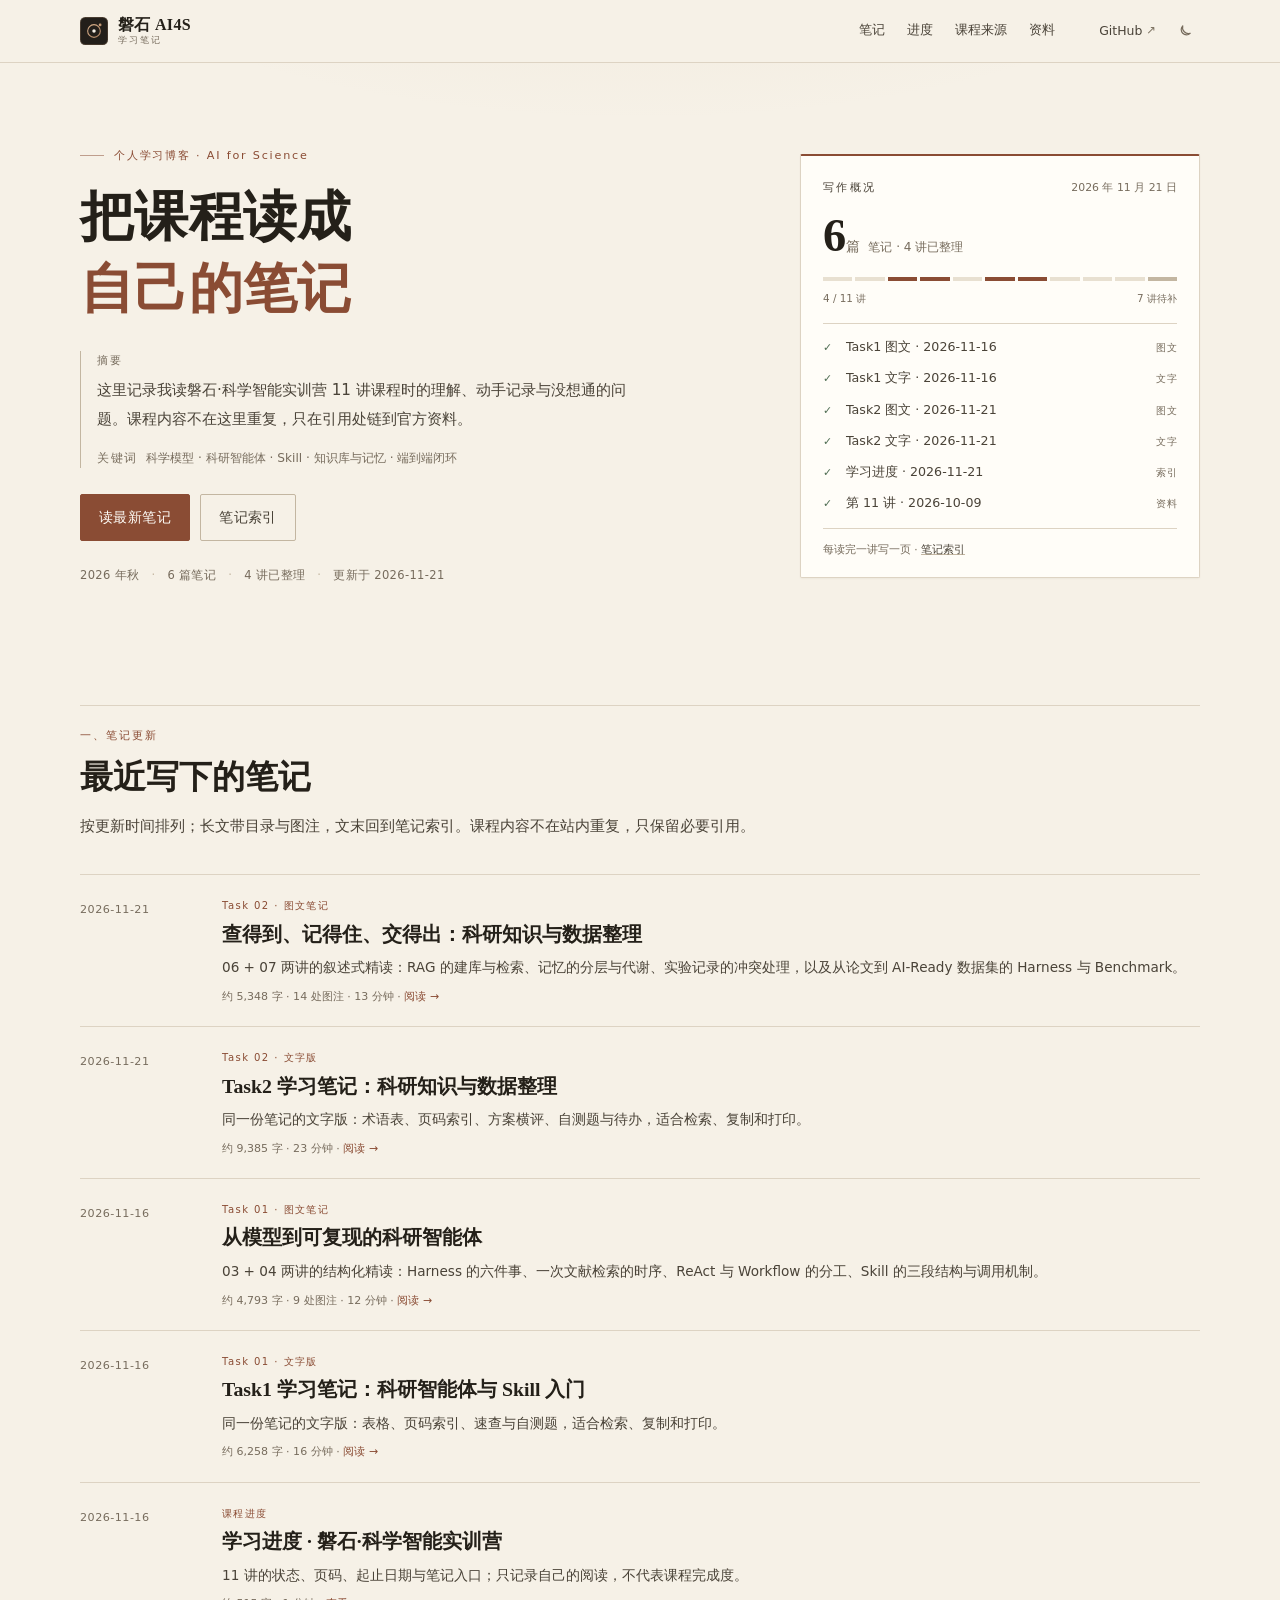
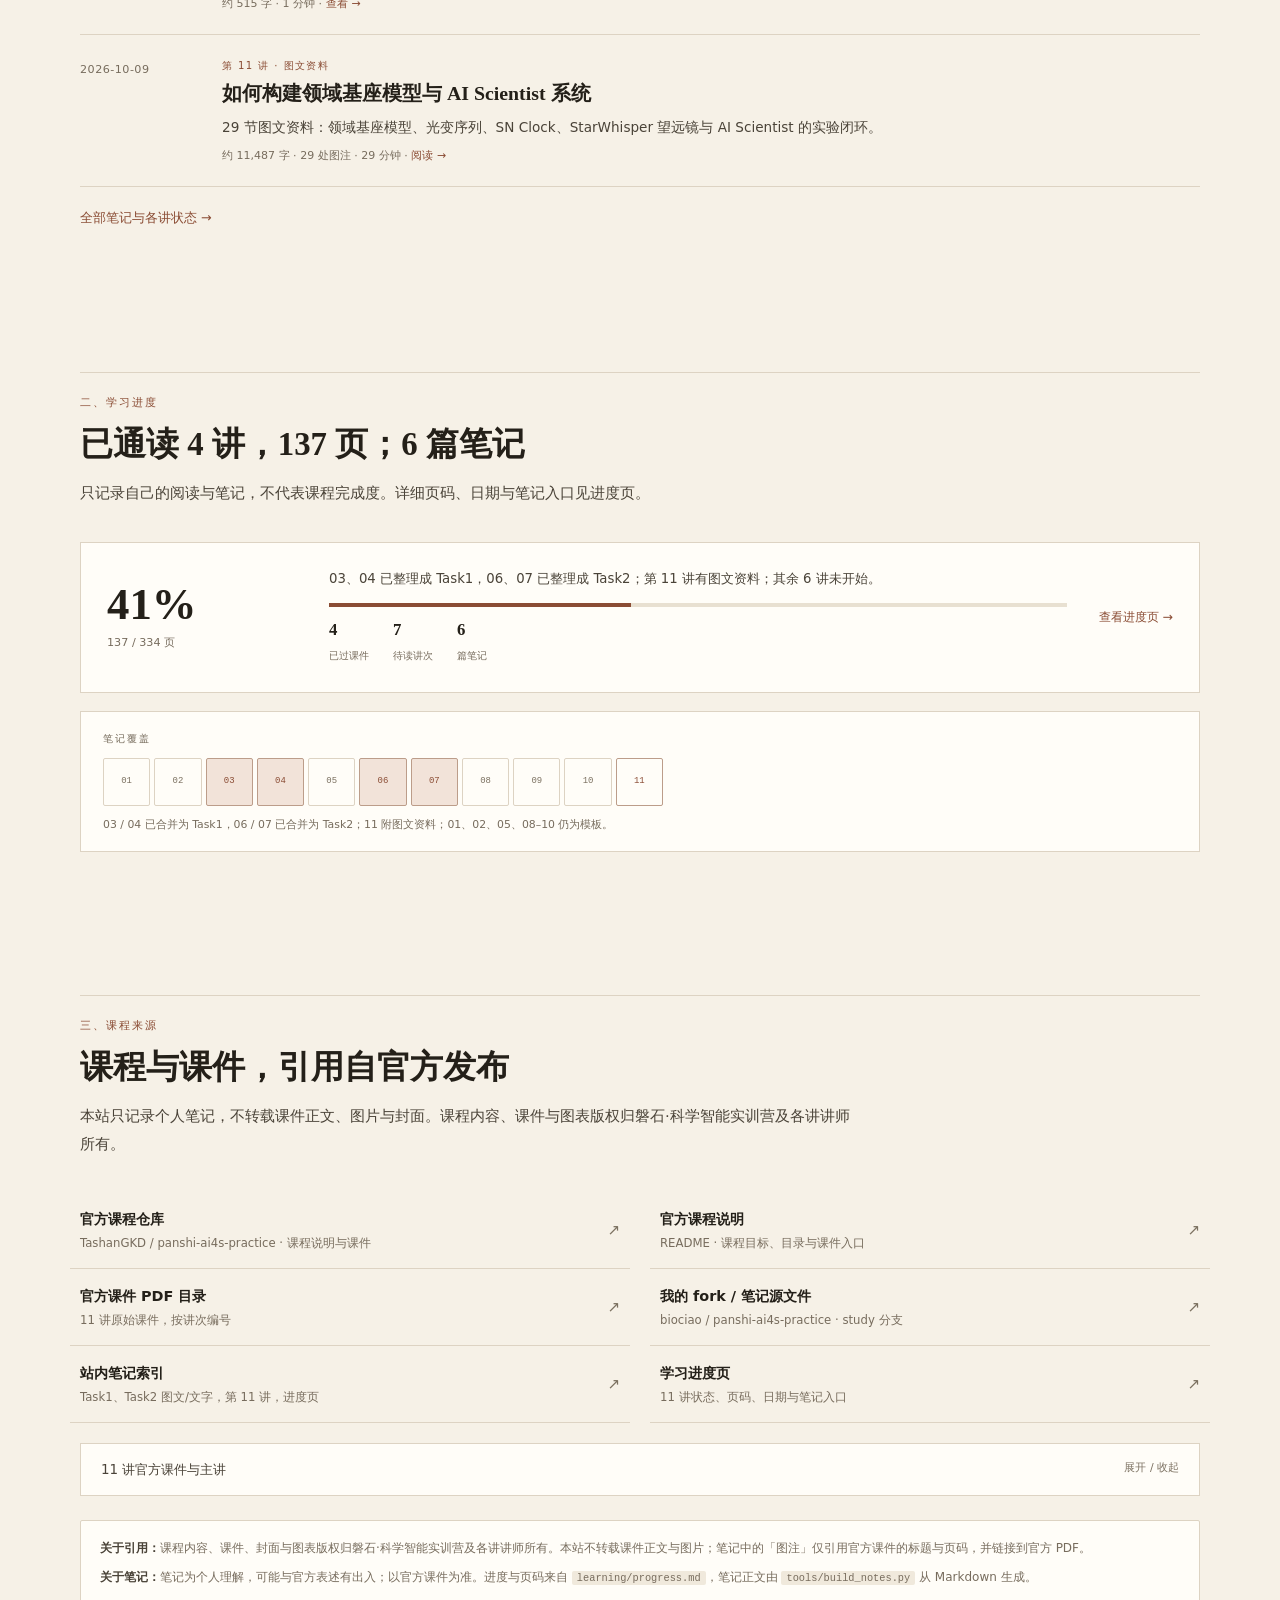
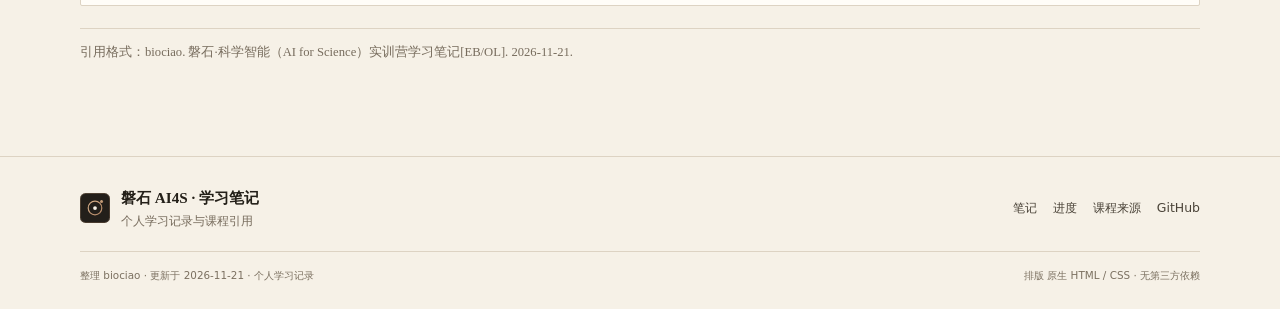
==== commit 68df9482: "learn: Task2 科研知识与数据整理（06+07）笔记与站点" ====
--- a/docs/index.html
+++ b/docs/index.html
@@ -72,7 +72,7 @@
           <div class="abstract">
             <p class="abstract-label">摘要</p>
             <p class="lede">这里记录我读磐石·科学智能实训营 11 讲课程时的理解、动手记录与没想通的问题。课程内容不在这里重复，只在引用处链到官方资料。</p>
-            <p class="keywords"><span>关键词</span>科学模型 · 科研智能体 · Skill · 记忆与 RAG · 端到端闭环</p>
+            <p class="keywords"><span>关键词</span>科学模型 · 科研智能体 · Skill · 知识库与记忆 · 端到端闭环</p>
           </div>
           <div class="hero-actions">
             <a class="btn btn-primary" href="#notes">读最新笔记</a>
@@ -80,39 +80,41 @@
           </div>
           <ul class="hero-meta">
             <li>2026 年秋</li>
-            <li>4 篇笔记</li>
-            <li>2 讲已整理</li>
-            <li>更新于 2026-11-16</li>
+            <li>6 篇笔记</li>
+            <li>4 讲已整理</li>
+            <li>更新于 2026-11-21</li>
           </ul>
         </div>
 
         <aside class="panel" aria-label="写作概况">
           <div class="panel-top">
             <span class="panel-title">写作概况</span>
-            <span class="panel-date">2026 年 11 月 16 日</span>
+            <span class="panel-date">2026 年 11 月 21 日</span>
           </div>
           <div class="snap">
-            <span class="snap-num">4<small>篇</small></span>
-            <span class="snap-label">笔记 · 2 讲已整理</span>
-          </div>
-          <div class="segbar" role="img" aria-label="11 讲中 2 讲已整理，第 11 讲有图文资料">
+            <span class="snap-num">6<small>篇</small></span>
+            <span class="snap-label">笔记 · 4 讲已整理</span>
+          </div>
+          <div class="segbar" role="img" aria-label="11 讲中 4 讲已整理，第 11 讲有图文资料">
             <i class="is-todo" title="01 未开始"></i>
             <i class="is-todo" title="02 未开始"></i>
             <i class="is-done" title="03 已整理"></i>
             <i class="is-done" title="04 已整理"></i>
             <i class="is-todo" title="05 未开始"></i>
-            <i class="is-todo" title="06 未开始"></i>
-            <i class="is-todo" title="07 未开始"></i>
+            <i class="is-done" title="06 已整理"></i>
+            <i class="is-done" title="07 已整理"></i>
             <i class="is-todo" title="08 未开始"></i>
             <i class="is-todo" title="09 未开始"></i>
             <i class="is-todo" title="10 未开始"></i>
             <i class="is-ready" title="11 有图文资料"></i>
           </div>
-          <div class="segbar-legend"><span>2 / 11 讲</span><span>9 讲待补</span></div>
+          <div class="segbar-legend"><span>4 / 11 讲</span><span>7 讲待补</span></div>
           <ul class="snap-list">
             <li><span class="s-ic ok" aria-hidden="true">✓</span><span class="s-t">Task1 图文 · 2026-11-16</span><span class="s-m">图文</span></li>
             <li><span class="s-ic ok" aria-hidden="true">✓</span><span class="s-t">Task1 文字 · 2026-11-16</span><span class="s-m">文字</span></li>
-            <li><span class="s-ic ok" aria-hidden="true">✓</span><span class="s-t">学习进度 · 2026-11-16</span><span class="s-m">索引</span></li>
+            <li><span class="s-ic ok" aria-hidden="true">✓</span><span class="s-t">Task2 图文 · 2026-11-21</span><span class="s-m">图文</span></li>
+            <li><span class="s-ic ok" aria-hidden="true">✓</span><span class="s-t">Task2 文字 · 2026-11-21</span><span class="s-m">文字</span></li>
+            <li><span class="s-ic ok" aria-hidden="true">✓</span><span class="s-t">学习进度 · 2026-11-21</span><span class="s-m">索引</span></li>
             <li><span class="s-ic ok" aria-hidden="true">✓</span><span class="s-t">第 11 讲 · 2026-10-09</span><span class="s-m">资料</span></li>
           </ul>
           <div class="panel-foot">每读完一讲写一页 · <a href="notes/index.html">笔记索引</a></div>
@@ -130,6 +132,22 @@
 
         <div class="post-list">
           <article class="post" data-reveal>
+            <p class="post-date">2026-11-21</p>
+            <p class="post-kicker">Task 02 · 图文笔记</p>
+            <h3><a href="notes/task2-illustrated.html">查得到、记得住、交得出：科研知识与数据整理</a></h3>
+            <p class="post-excerpt">06 + 07 两讲的叙述式精读：RAG 的建库与检索、记忆的分层与代谢、实验记录的冲突处理，以及从论文到 AI-Ready 数据集的 Harness 与 Benchmark。</p>
+            <p class="post-meta">约 5,348 字 · 14 处图注 · 13 分钟 · <a href="notes/task2-illustrated.html">阅读 →</a></p>
+          </article>
+
+          <article class="post" data-reveal>
+            <p class="post-date">2026-11-21</p>
+            <p class="post-kicker">Task 02 · 文字版</p>
+            <h3><a href="notes/task2-text.html">Task2 学习笔记：科研知识与数据整理</a></h3>
+            <p class="post-excerpt">同一份笔记的文字版：术语表、页码索引、方案横评、自测题与待办，适合检索、复制和打印。</p>
+            <p class="post-meta">约 9,385 字 · 23 分钟 · <a href="notes/task2-text.html">阅读 →</a></p>
+          </article>
+
+          <article class="post" data-reveal>
             <p class="post-date">2026-11-16</p>
             <p class="post-kicker">Task 01 · 图文笔记</p>
             <h3><a href="notes/task1-illustrated.html">从模型到可复现的科研智能体</a></h3>
@@ -170,19 +188,19 @@
       <div class="wrap">
         <div class="section-head" data-reveal>
           <p class="eyebrow">二、学习进度</p>
-          <h2 id="progress-title">已通读 2 讲，74 页；4 篇笔记</h2>
+          <h2 id="progress-title">已通读 4 讲，137 页；6 篇笔记</h2>
           <p>只记录自己的阅读与笔记，不代表课程完成度。详细页码、日期与笔记入口见进度页。</p>
         </div>
 
         <div class="progress-compact" data-reveal>
-          <div class="progress-number"><strong>22%</strong><span>74 / 334 页</span></div>
+          <div class="progress-number"><strong>41%</strong><span>137 / 334 页</span></div>
           <div class="progress-copy">
-            <p>03、04 已通读并整理成 Task1；第 11 讲有图文资料；其余 8 讲未开始。</p>
-            <div class="progress-line"><i data-fill="22"></i></div>
+            <p>03、04 已整理成 Task1，06、07 已整理成 Task2；第 11 讲有图文资料；其余 6 讲未开始。</p>
+            <div class="progress-line"><i data-fill="41"></i></div>
             <ul class="progress-facts">
-              <li><b>2</b><span>已过课件</span></li>
-              <li><b>9</b><span>待读讲次</span></li>
-              <li><b>4</b><span>篇笔记</span></li>
+              <li><b>4</b><span>已过课件</span></li>
+              <li><b>7</b><span>待读讲次</span></li>
+              <li><b>6</b><span>篇笔记</span></li>
             </ul>
           </div>
           <a class="progress-link" href="notes/progress.html">查看进度页 <span aria-hidden="true">→</span></a>
@@ -193,10 +211,10 @@
           <ul class="coverage" aria-label="各讲笔记状态">
             <li>01</li><li>02</li>
             <li class="is-note">03</li><li class="is-note">04</li>
-            <li>05</li><li>06</li><li>07</li><li>08</li><li>09</li><li>10</li>
+            <li>05</li><li class="is-note">06</li><li class="is-note">07</li><li>08</li><li>09</li><li>10</li>
             <li class="is-read">11</li>
           </ul>
-          <p class="coverage-note">03 / 04 已合并为 Task1；11 附图文资料；01、02、05–10 仍为模板。</p>
+          <p class="coverage-note">03 / 04 已合并为 Task1，06 / 07 已合并为 Task2；11 附图文资料；01、02、05、08–10 仍为模板。</p>
         </div>
       </div>
     </section>
@@ -227,7 +245,7 @@
             <span class="link-arrow" aria-hidden="true">↗</span>
           </a>
           <a class="link-row" href="notes/index.html">
-            <span class="link-main"><span class="link-t">站内笔记索引</span><span class="link-d">Task1 图文/文字、第 11 讲、进度页</span></span>
+            <span class="link-main"><span class="link-t">站内笔记索引</span><span class="link-d">Task1、Task2 图文/文字，第 11 讲，进度页</span></span>
             <span class="link-arrow" aria-hidden="true">↗</span>
           </a>
           <a class="link-row" href="notes/progress.html">
@@ -262,7 +280,7 @@
           <p><strong>关于引用：</strong>课程内容、课件、封面与图表版权归磐石·科学智能实训营及各讲讲师所有。本站不转载课件正文与图片；笔记中的「图注」仅引用官方课件的标题与页码，并链接到官方 PDF。</p>
           <p><strong>关于笔记：</strong>笔记为个人理解，可能与官方表述有出入；以官方课件为准。进度与页码来自 <code>learning/progress.md</code>，笔记正文由 <code>tools/build_notes.py</code> 从 Markdown 生成。</p>
         </div>
-        <p class="citation" data-reveal>引用格式：biociao. 磐石·科学智能（AI for Science）实训营学习笔记[EB/OL]. 2026-11-16.</p>
+        <p class="citation" data-reveal>引用格式：biociao. 磐石·科学智能（AI for Science）实训营学习笔记[EB/OL]. 2026-11-21.</p>
       </div>
     </section>
   </main>
@@ -295,7 +313,7 @@
       </nav>
     </div>
     <div class="wrap footer-bottom">
-      <span>整理 biociao · 更新于 2026-11-16 · 个人学习记录</span>
+      <span>整理 biociao · 更新于 2026-11-21 · 个人学习记录</span>
       <span>排版 原生 HTML / CSS · 无第三方依赖</span>
     </div>
   </footer>
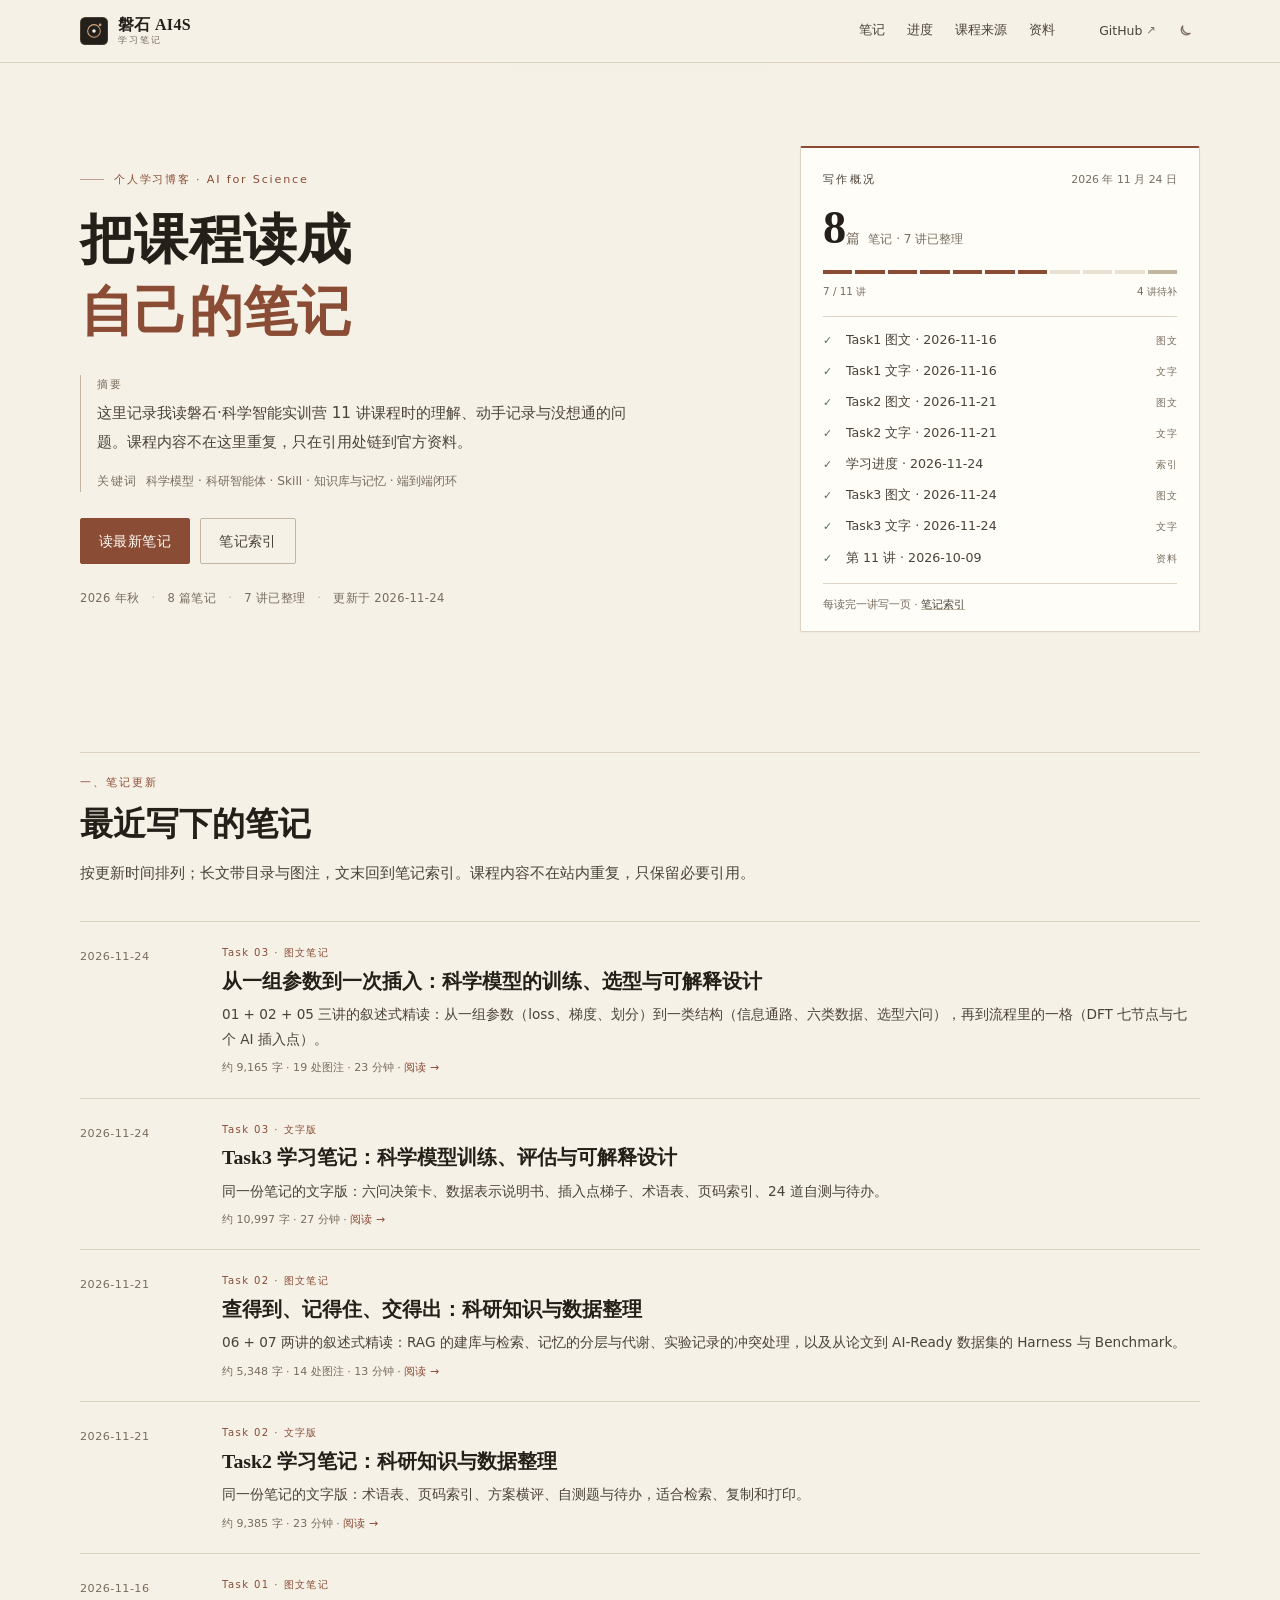
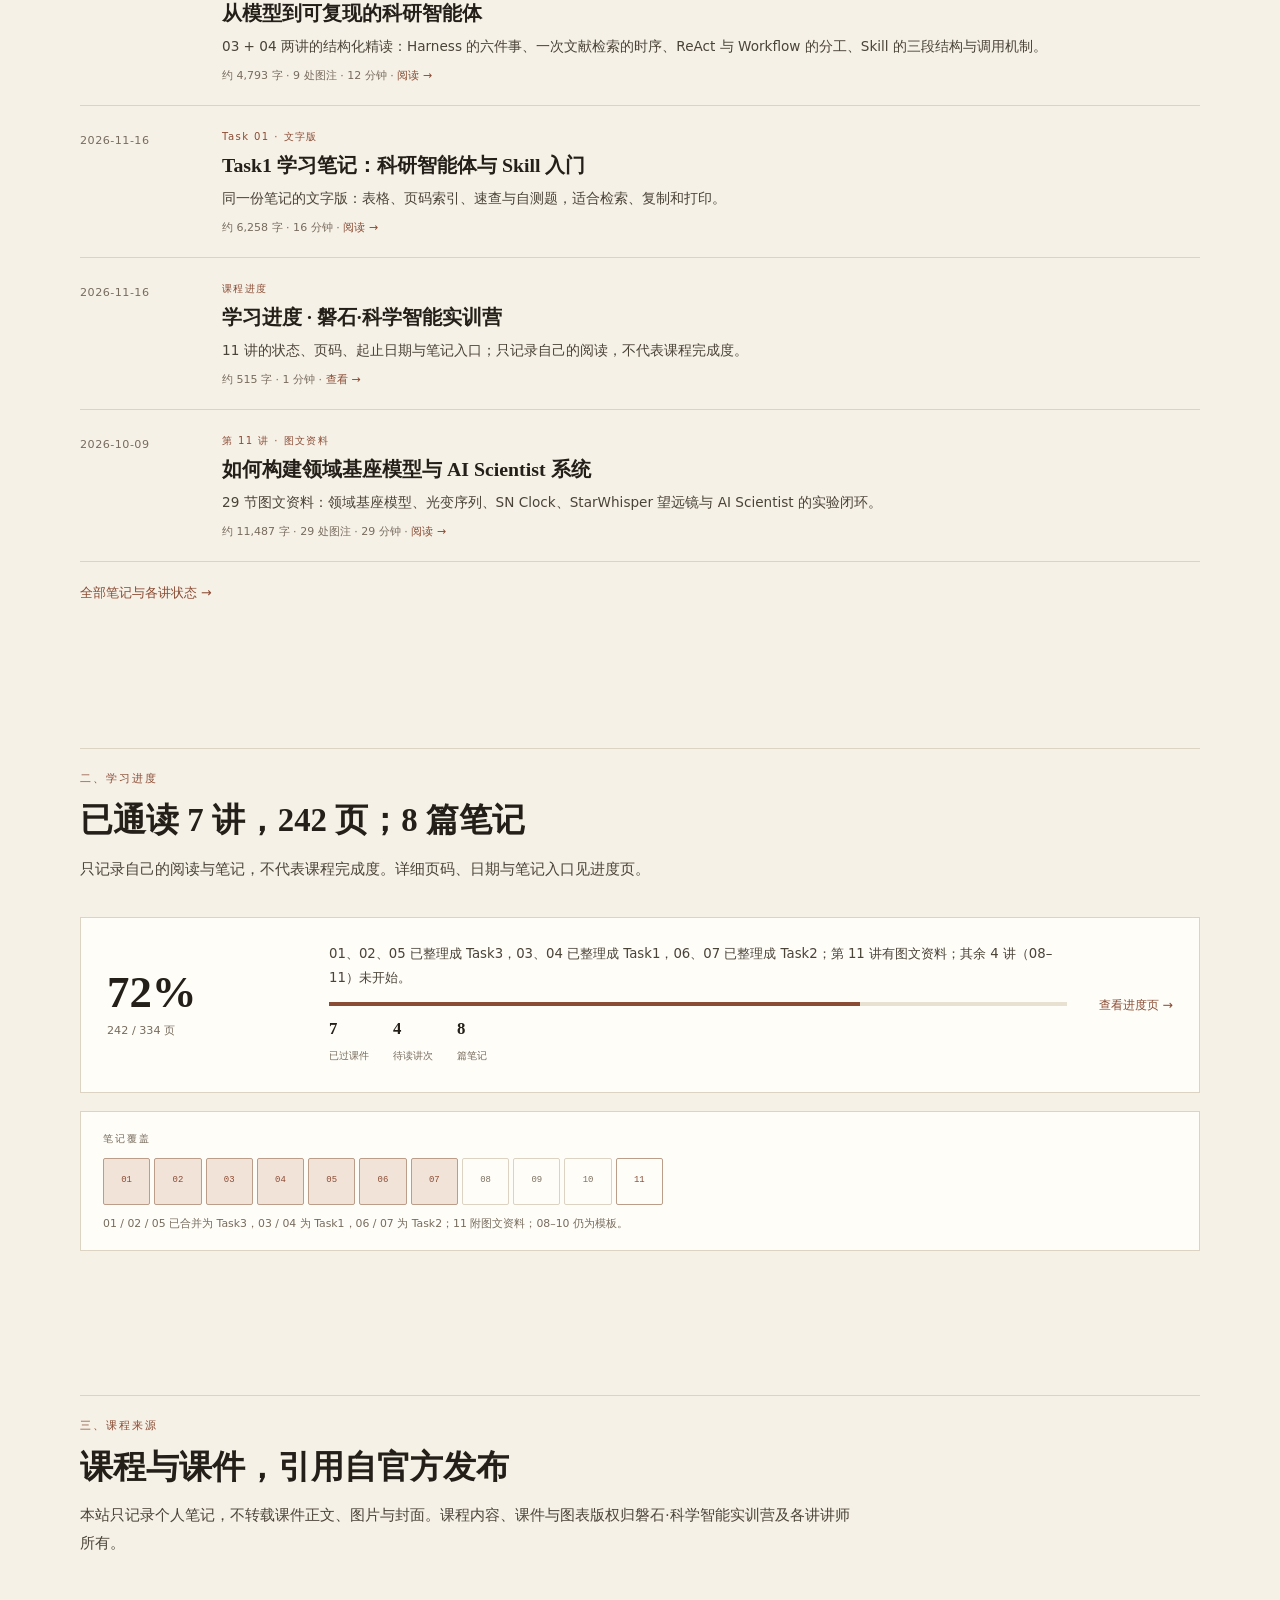
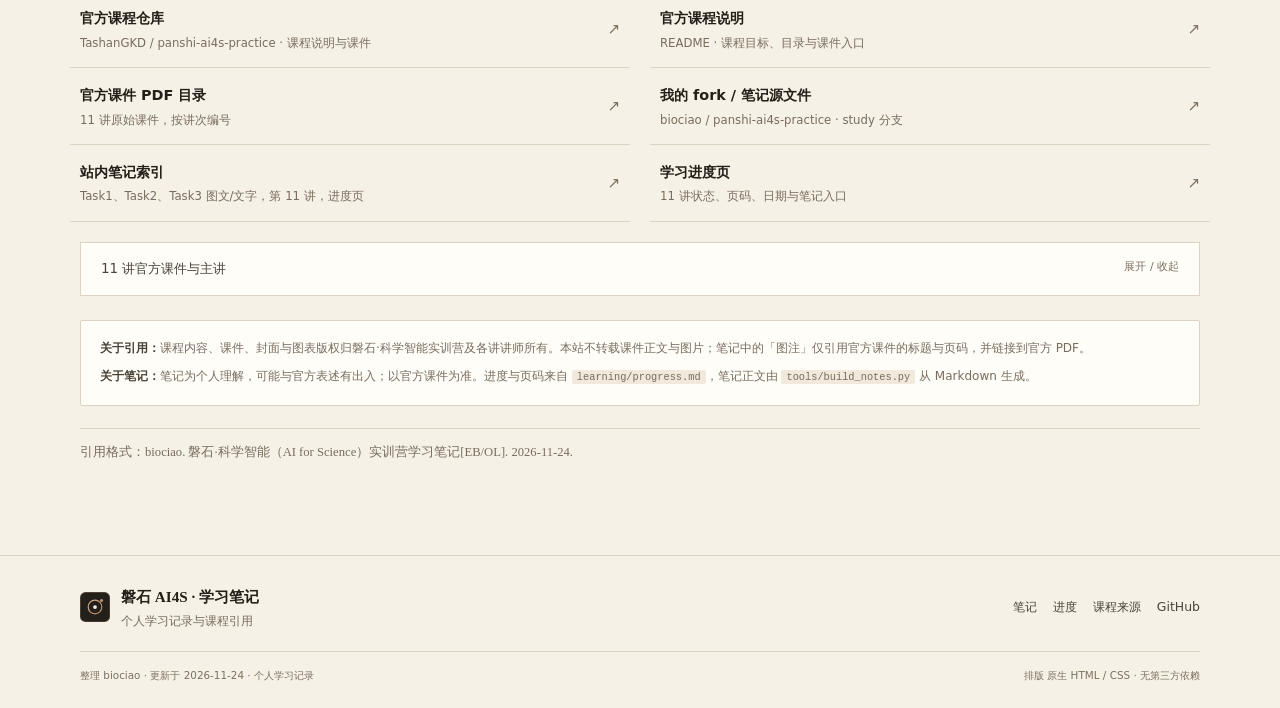
==== commit 9c09067f: "learn: Task3 科学模型训练、评估与可解释设计（01+02+05）笔记与站点" ====
--- a/docs/index.html
+++ b/docs/index.html
@@ -80,27 +80,27 @@
           </div>
           <ul class="hero-meta">
             <li>2026 年秋</li>
-            <li>6 篇笔记</li>
-            <li>4 讲已整理</li>
-            <li>更新于 2026-11-21</li>
+            <li>8 篇笔记</li>
+            <li>7 讲已整理</li>
+            <li>更新于 2026-11-24</li>
           </ul>
         </div>
 
         <aside class="panel" aria-label="写作概况">
           <div class="panel-top">
             <span class="panel-title">写作概况</span>
-            <span class="panel-date">2026 年 11 月 21 日</span>
+            <span class="panel-date">2026 年 11 月 24 日</span>
           </div>
           <div class="snap">
-            <span class="snap-num">6<small>篇</small></span>
-            <span class="snap-label">笔记 · 4 讲已整理</span>
-          </div>
-          <div class="segbar" role="img" aria-label="11 讲中 4 讲已整理，第 11 讲有图文资料">
-            <i class="is-todo" title="01 未开始"></i>
-            <i class="is-todo" title="02 未开始"></i>
+            <span class="snap-num">8<small>篇</small></span>
+            <span class="snap-label">笔记 · 7 讲已整理</span>
+          </div>
+          <div class="segbar" role="img" aria-label="11 讲中 7 讲已整理，第 11 讲有图文资料">
+            <i class="is-done" title="01 已整理"></i>
+            <i class="is-done" title="02 已整理"></i>
             <i class="is-done" title="03 已整理"></i>
             <i class="is-done" title="04 已整理"></i>
-            <i class="is-todo" title="05 未开始"></i>
+            <i class="is-done" title="05 已整理"></i>
             <i class="is-done" title="06 已整理"></i>
             <i class="is-done" title="07 已整理"></i>
             <i class="is-todo" title="08 未开始"></i>
@@ -108,13 +108,15 @@
             <i class="is-todo" title="10 未开始"></i>
             <i class="is-ready" title="11 有图文资料"></i>
           </div>
-          <div class="segbar-legend"><span>4 / 11 讲</span><span>7 讲待补</span></div>
+          <div class="segbar-legend"><span>7 / 11 讲</span><span>4 讲待补</span></div>
           <ul class="snap-list">
             <li><span class="s-ic ok" aria-hidden="true">✓</span><span class="s-t">Task1 图文 · 2026-11-16</span><span class="s-m">图文</span></li>
             <li><span class="s-ic ok" aria-hidden="true">✓</span><span class="s-t">Task1 文字 · 2026-11-16</span><span class="s-m">文字</span></li>
             <li><span class="s-ic ok" aria-hidden="true">✓</span><span class="s-t">Task2 图文 · 2026-11-21</span><span class="s-m">图文</span></li>
             <li><span class="s-ic ok" aria-hidden="true">✓</span><span class="s-t">Task2 文字 · 2026-11-21</span><span class="s-m">文字</span></li>
-            <li><span class="s-ic ok" aria-hidden="true">✓</span><span class="s-t">学习进度 · 2026-11-21</span><span class="s-m">索引</span></li>
+            <li><span class="s-ic ok" aria-hidden="true">✓</span><span class="s-t">学习进度 · 2026-11-24</span><span class="s-m">索引</span></li>
+            <li><span class="s-ic ok" aria-hidden="true">✓</span><span class="s-t">Task3 图文 · 2026-11-24</span><span class="s-m">图文</span></li>
+            <li><span class="s-ic ok" aria-hidden="true">✓</span><span class="s-t">Task3 文字 · 2026-11-24</span><span class="s-m">文字</span></li>
             <li><span class="s-ic ok" aria-hidden="true">✓</span><span class="s-t">第 11 讲 · 2026-10-09</span><span class="s-m">资料</span></li>
           </ul>
           <div class="panel-foot">每读完一讲写一页 · <a href="notes/index.html">笔记索引</a></div>
@@ -132,6 +134,22 @@
 
         <div class="post-list">
           <article class="post" data-reveal>
+            <p class="post-date">2026-11-24</p>
+            <p class="post-kicker">Task 03 · 图文笔记</p>
+            <h3><a href="notes/task3-illustrated.html">从一组参数到一次插入：科学模型的训练、选型与可解释设计</a></h3>
+            <p class="post-excerpt">01 + 02 + 05 三讲的叙述式精读：从一组参数（loss、梯度、划分）到一类结构（信息通路、六类数据、选型六问），再到流程里的一格（DFT 七节点与七个 AI 插入点）。</p>
+            <p class="post-meta">约 9,165 字 · 19 处图注 · 23 分钟 · <a href="notes/task3-illustrated.html">阅读 →</a></p>
+          </article>
+
+          <article class="post" data-reveal>
+            <p class="post-date">2026-11-24</p>
+            <p class="post-kicker">Task 03 · 文字版</p>
+            <h3><a href="notes/task3-text.html">Task3 学习笔记：科学模型训练、评估与可解释设计</a></h3>
+            <p class="post-excerpt">同一份笔记的文字版：六问决策卡、数据表示说明书、插入点梯子、术语表、页码索引、24 道自测与待办。</p>
+            <p class="post-meta">约 10,997 字 · 27 分钟 · <a href="notes/task3-text.html">阅读 →</a></p>
+          </article>
+
+          <article class="post" data-reveal>
             <p class="post-date">2026-11-21</p>
             <p class="post-kicker">Task 02 · 图文笔记</p>
             <h3><a href="notes/task2-illustrated.html">查得到、记得住、交得出：科研知识与数据整理</a></h3>
@@ -188,19 +206,19 @@
       <div class="wrap">
         <div class="section-head" data-reveal>
           <p class="eyebrow">二、学习进度</p>
-          <h2 id="progress-title">已通读 4 讲，137 页；6 篇笔记</h2>
+          <h2 id="progress-title">已通读 7 讲，242 页；8 篇笔记</h2>
           <p>只记录自己的阅读与笔记，不代表课程完成度。详细页码、日期与笔记入口见进度页。</p>
         </div>
 
         <div class="progress-compact" data-reveal>
-          <div class="progress-number"><strong>41%</strong><span>137 / 334 页</span></div>
+          <div class="progress-number"><strong>72%</strong><span>242 / 334 页</span></div>
           <div class="progress-copy">
-            <p>03、04 已整理成 Task1，06、07 已整理成 Task2；第 11 讲有图文资料；其余 6 讲未开始。</p>
-            <div class="progress-line"><i data-fill="41"></i></div>
+            <p>01、02、05 已整理成 Task3，03、04 已整理成 Task1，06、07 已整理成 Task2；第 11 讲有图文资料；其余 4 讲（08–11）未开始。</p>
+            <div class="progress-line"><i data-fill="72"></i></div>
             <ul class="progress-facts">
-              <li><b>4</b><span>已过课件</span></li>
-              <li><b>7</b><span>待读讲次</span></li>
-              <li><b>6</b><span>篇笔记</span></li>
+              <li><b>7</b><span>已过课件</span></li>
+              <li><b>4</b><span>待读讲次</span></li>
+              <li><b>8</b><span>篇笔记</span></li>
             </ul>
           </div>
           <a class="progress-link" href="notes/progress.html">查看进度页 <span aria-hidden="true">→</span></a>
@@ -209,12 +227,12 @@
         <div class="coverage-block" data-reveal>
           <p class="coverage-label">笔记覆盖</p>
           <ul class="coverage" aria-label="各讲笔记状态">
-            <li>01</li><li>02</li>
+            <li class="is-note">01</li><li class="is-note">02</li>
             <li class="is-note">03</li><li class="is-note">04</li>
-            <li>05</li><li class="is-note">06</li><li class="is-note">07</li><li>08</li><li>09</li><li>10</li>
+            <li class="is-note">05</li><li class="is-note">06</li><li class="is-note">07</li><li>08</li><li>09</li><li>10</li>
             <li class="is-read">11</li>
           </ul>
-          <p class="coverage-note">03 / 04 已合并为 Task1，06 / 07 已合并为 Task2；11 附图文资料；01、02、05、08–10 仍为模板。</p>
+          <p class="coverage-note">01 / 02 / 05 已合并为 Task3，03 / 04 为 Task1，06 / 07 为 Task2；11 附图文资料；08–10 仍为模板。</p>
         </div>
       </div>
     </section>
@@ -245,7 +263,7 @@
             <span class="link-arrow" aria-hidden="true">↗</span>
           </a>
           <a class="link-row" href="notes/index.html">
-            <span class="link-main"><span class="link-t">站内笔记索引</span><span class="link-d">Task1、Task2 图文/文字，第 11 讲，进度页</span></span>
+            <span class="link-main"><span class="link-t">站内笔记索引</span><span class="link-d">Task1、Task2、Task3 图文/文字，第 11 讲，进度页</span></span>
             <span class="link-arrow" aria-hidden="true">↗</span>
           </a>
           <a class="link-row" href="notes/progress.html">
@@ -280,7 +298,7 @@
           <p><strong>关于引用：</strong>课程内容、课件、封面与图表版权归磐石·科学智能实训营及各讲讲师所有。本站不转载课件正文与图片；笔记中的「图注」仅引用官方课件的标题与页码，并链接到官方 PDF。</p>
           <p><strong>关于笔记：</strong>笔记为个人理解，可能与官方表述有出入；以官方课件为准。进度与页码来自 <code>learning/progress.md</code>，笔记正文由 <code>tools/build_notes.py</code> 从 Markdown 生成。</p>
         </div>
-        <p class="citation" data-reveal>引用格式：biociao. 磐石·科学智能（AI for Science）实训营学习笔记[EB/OL]. 2026-11-21.</p>
+        <p class="citation" data-reveal>引用格式：biociao. 磐石·科学智能（AI for Science）实训营学习笔记[EB/OL]. 2026-11-24.</p>
       </div>
     </section>
   </main>
@@ -313,7 +331,7 @@
       </nav>
     </div>
     <div class="wrap footer-bottom">
-      <span>整理 biociao · 更新于 2026-11-21 · 个人学习记录</span>
+      <span>整理 biociao · 更新于 2026-11-24 · 个人学习记录</span>
       <span>排版 原生 HTML / CSS · 无第三方依赖</span>
     </div>
   </footer>
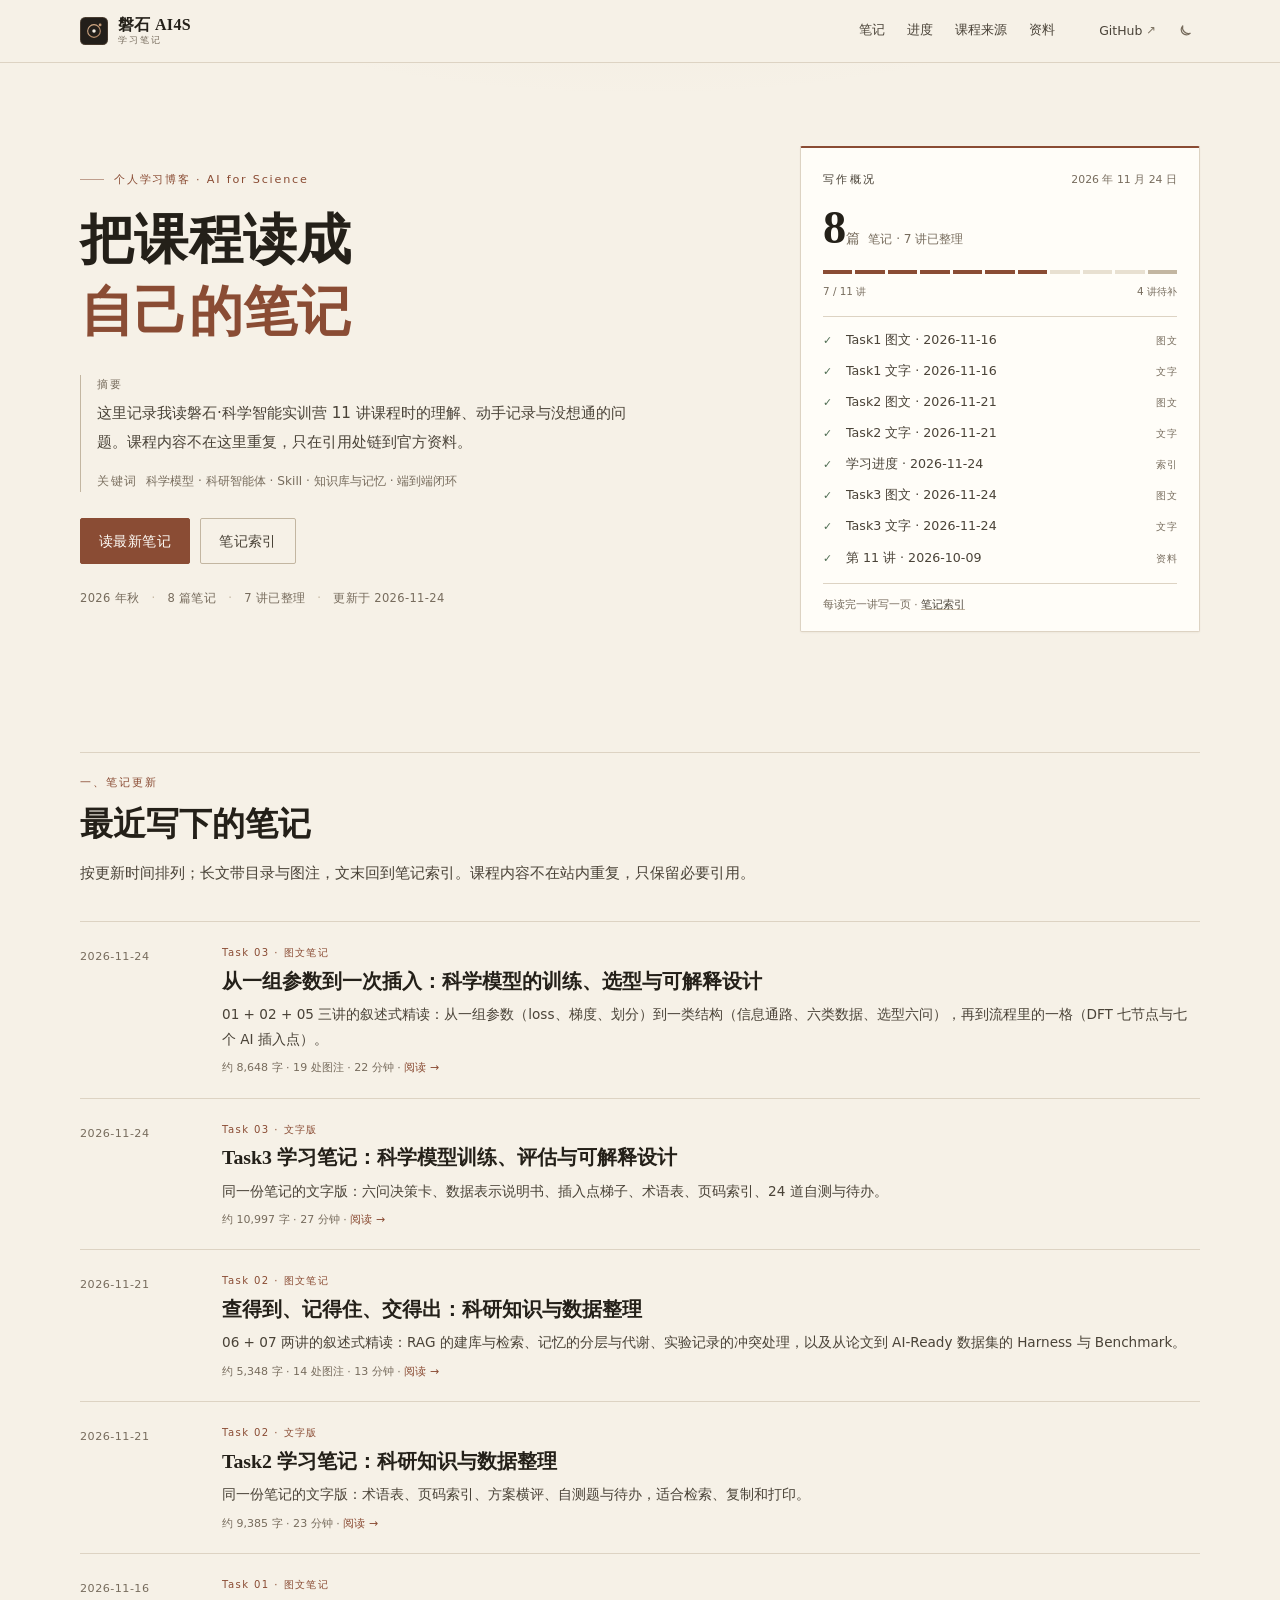
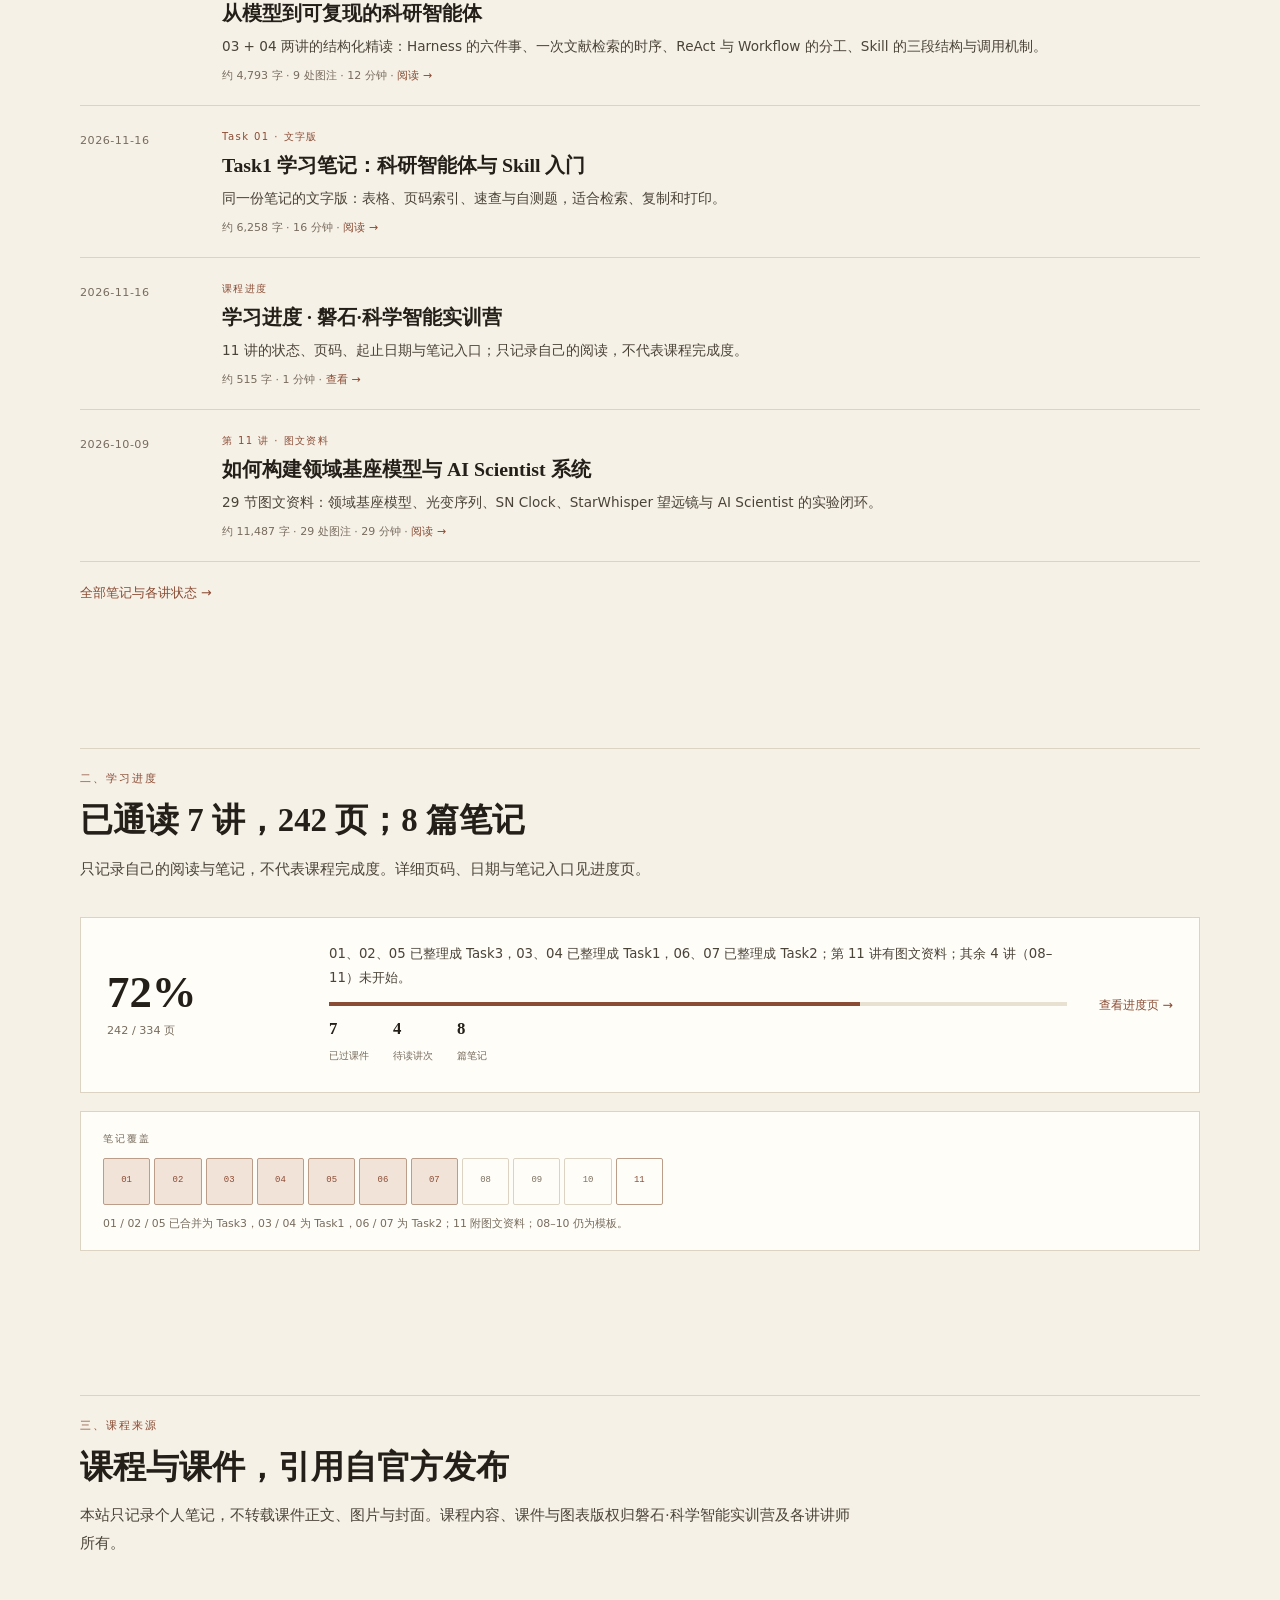
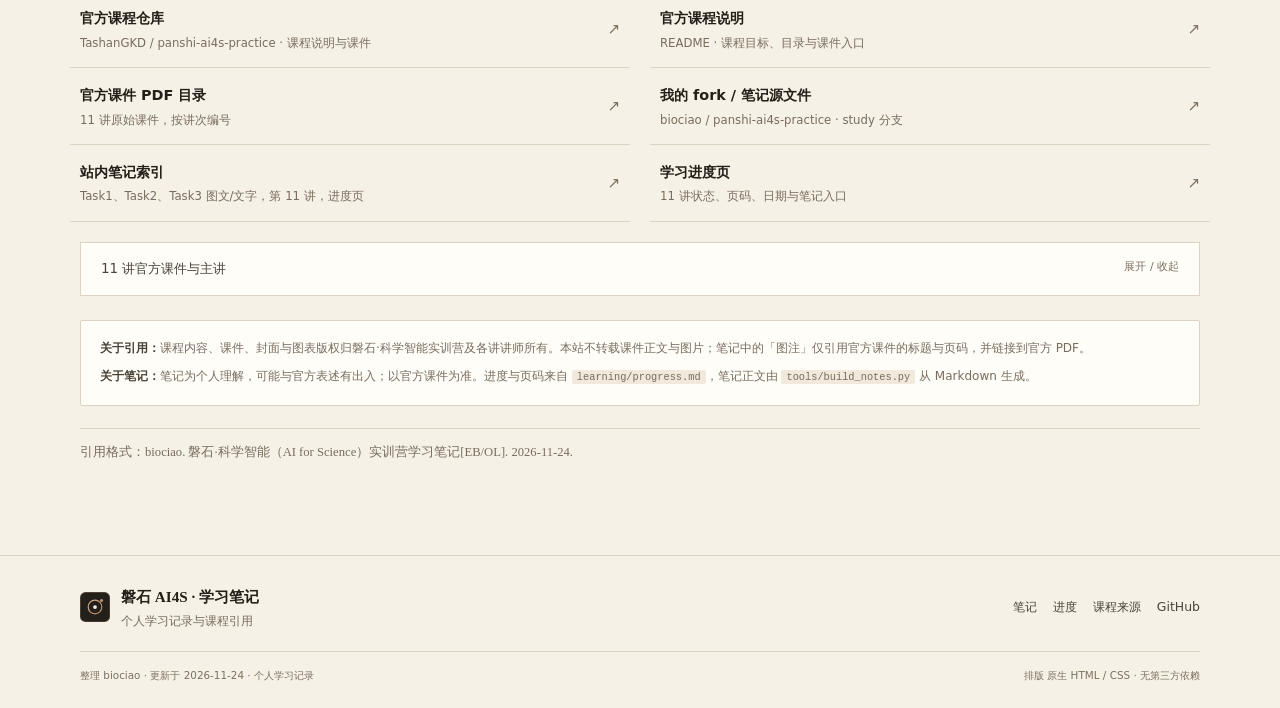
==== commit 3b9558f8: "docs: 按精读终稿重建 Task3 笔记 PDF 与站内页" ====
--- a/docs/index.html
+++ b/docs/index.html
@@ -138,7 +138,7 @@
             <p class="post-kicker">Task 03 · 图文笔记</p>
             <h3><a href="notes/task3-illustrated.html">从一组参数到一次插入：科学模型的训练、选型与可解释设计</a></h3>
             <p class="post-excerpt">01 + 02 + 05 三讲的叙述式精读：从一组参数（loss、梯度、划分）到一类结构（信息通路、六类数据、选型六问），再到流程里的一格（DFT 七节点与七个 AI 插入点）。</p>
-            <p class="post-meta">约 9,165 字 · 19 处图注 · 23 分钟 · <a href="notes/task3-illustrated.html">阅读 →</a></p>
+            <p class="post-meta">约 8,648 字 · 19 处图注 · 22 分钟 · <a href="notes/task3-illustrated.html">阅读 →</a></p>
           </article>
 
           <article class="post" data-reveal>
